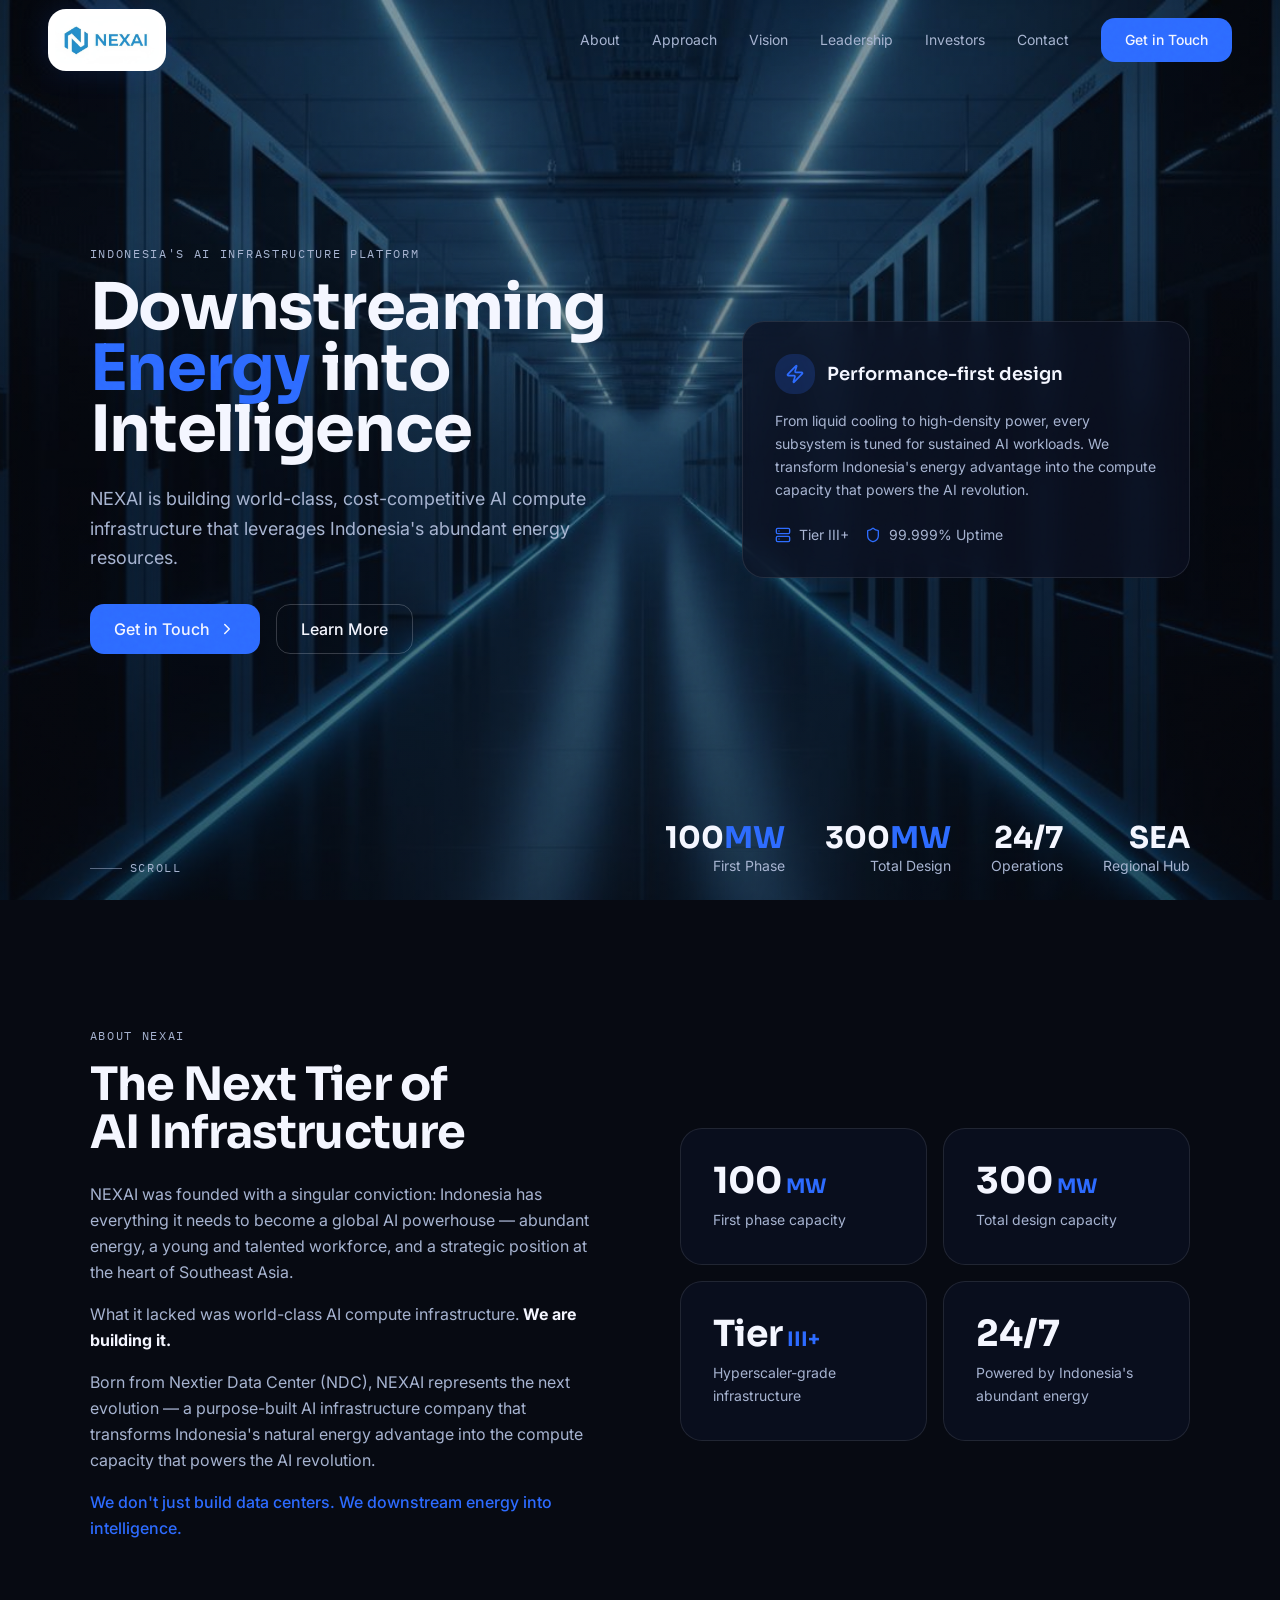
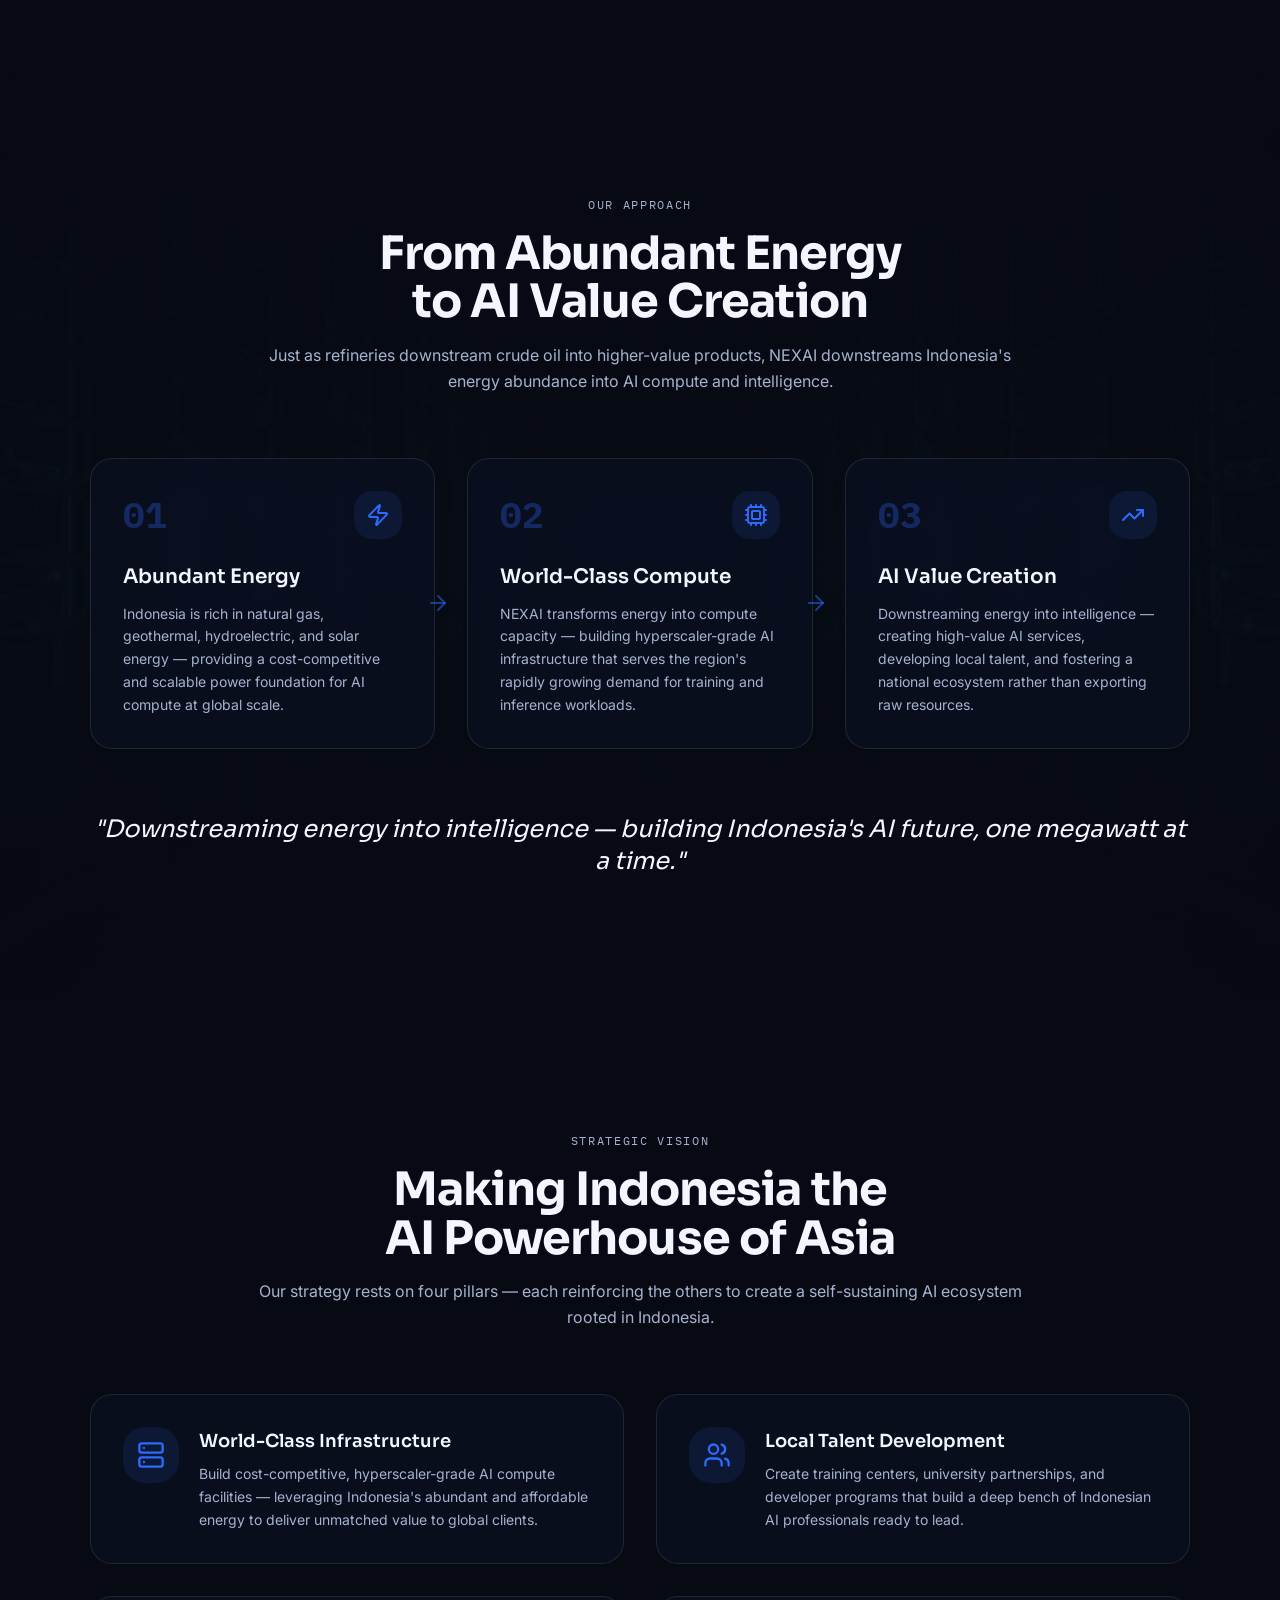
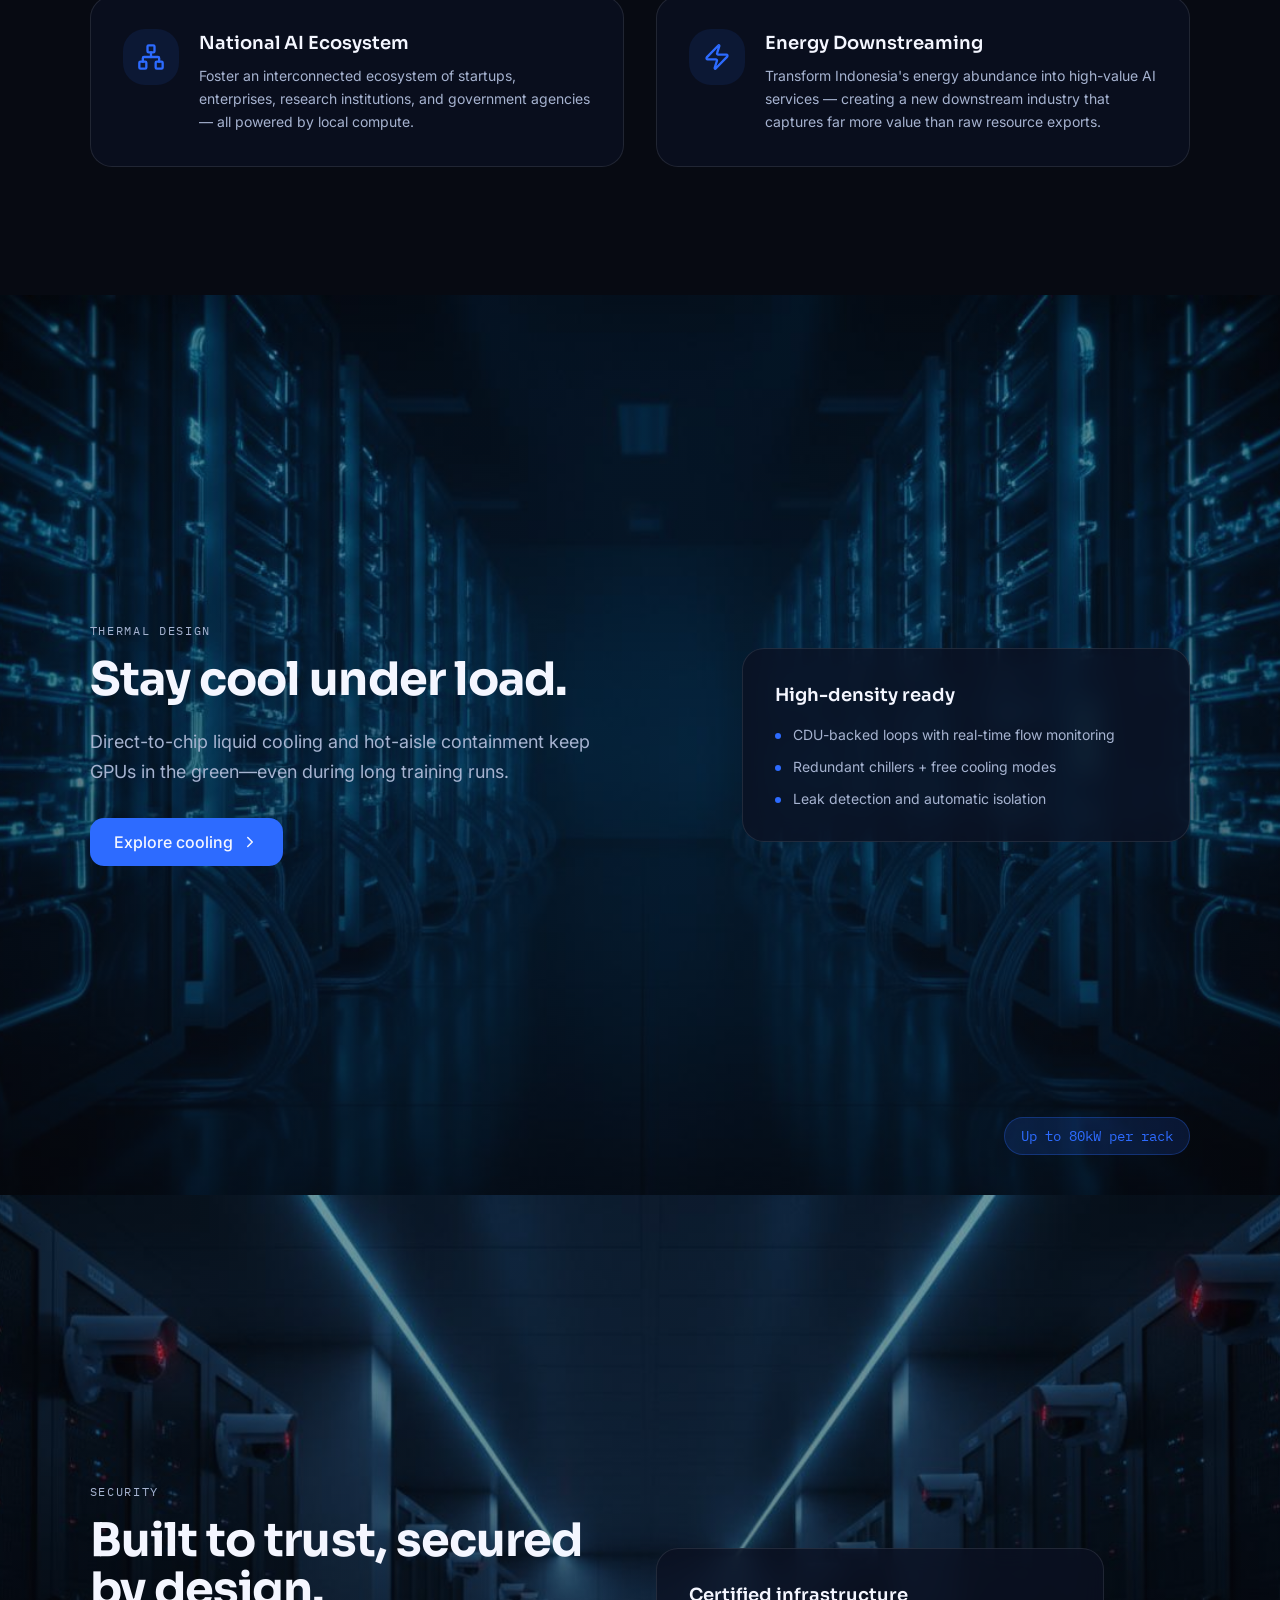
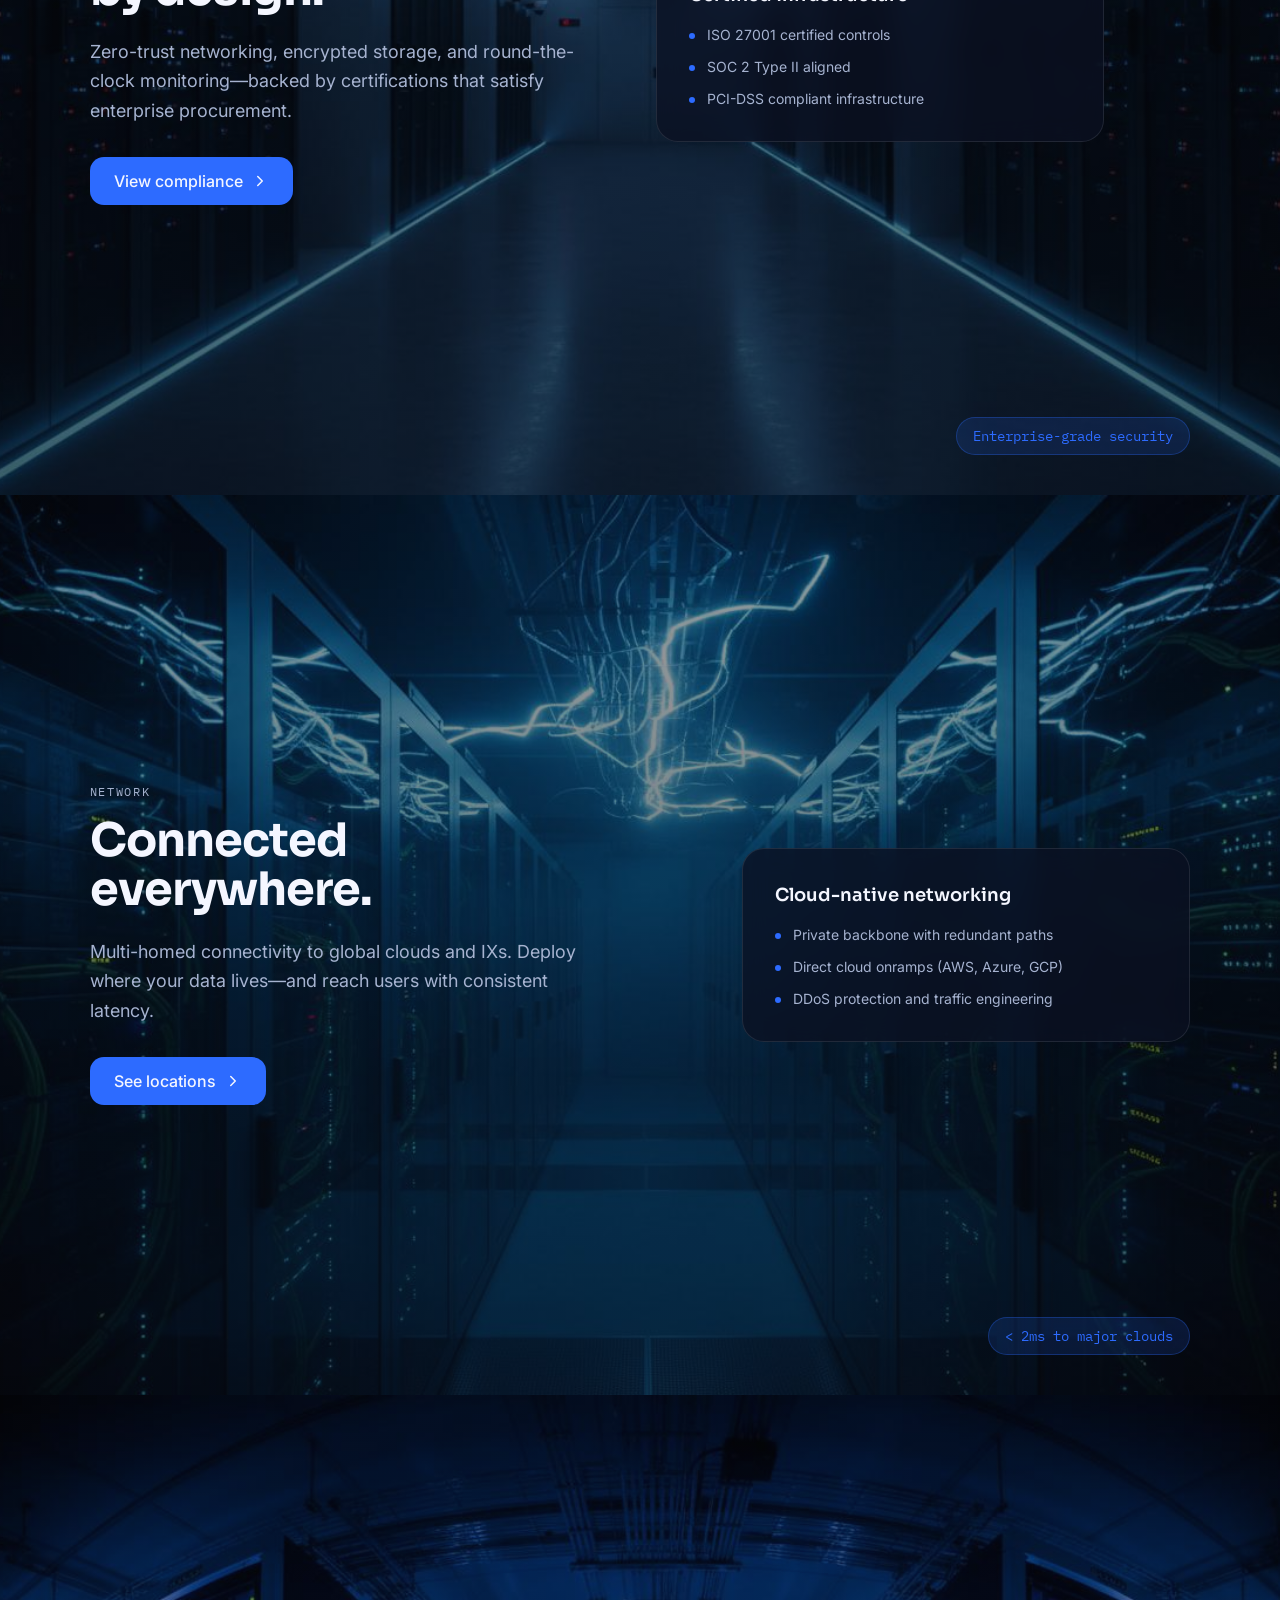
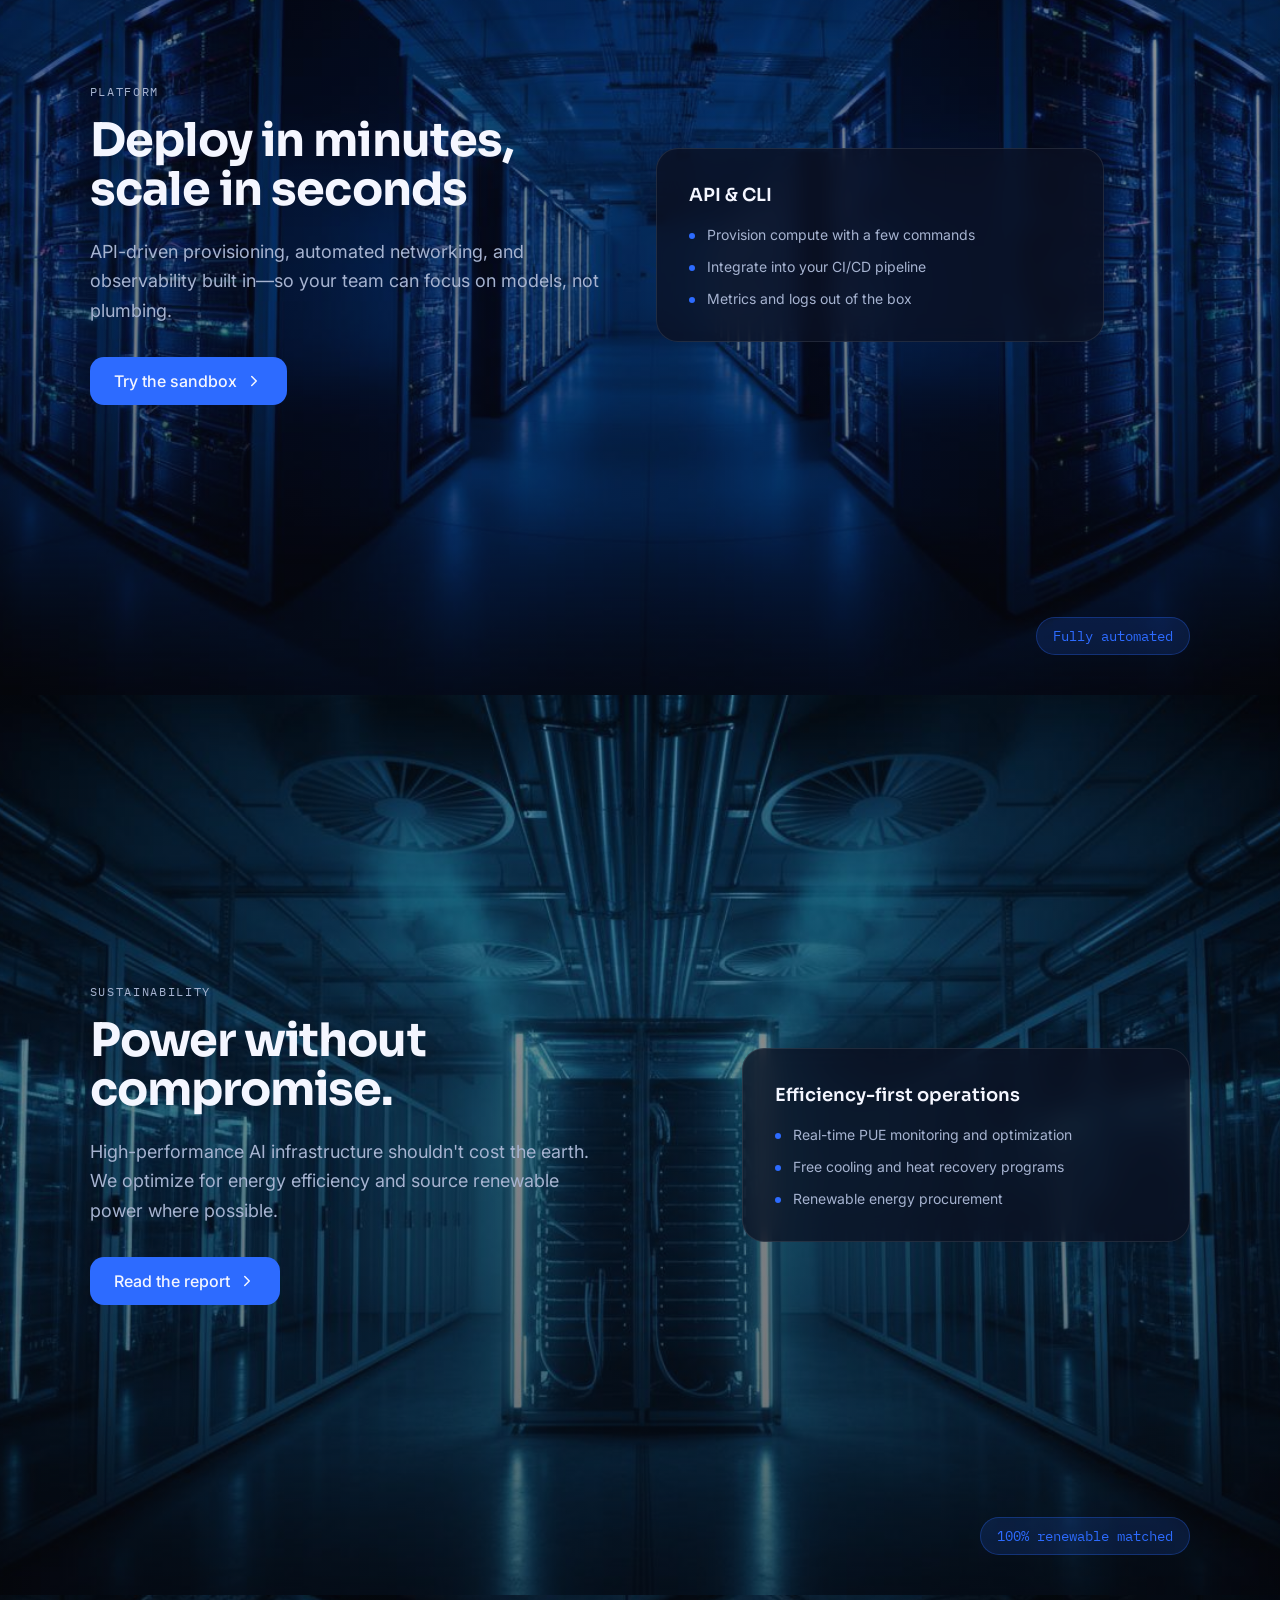
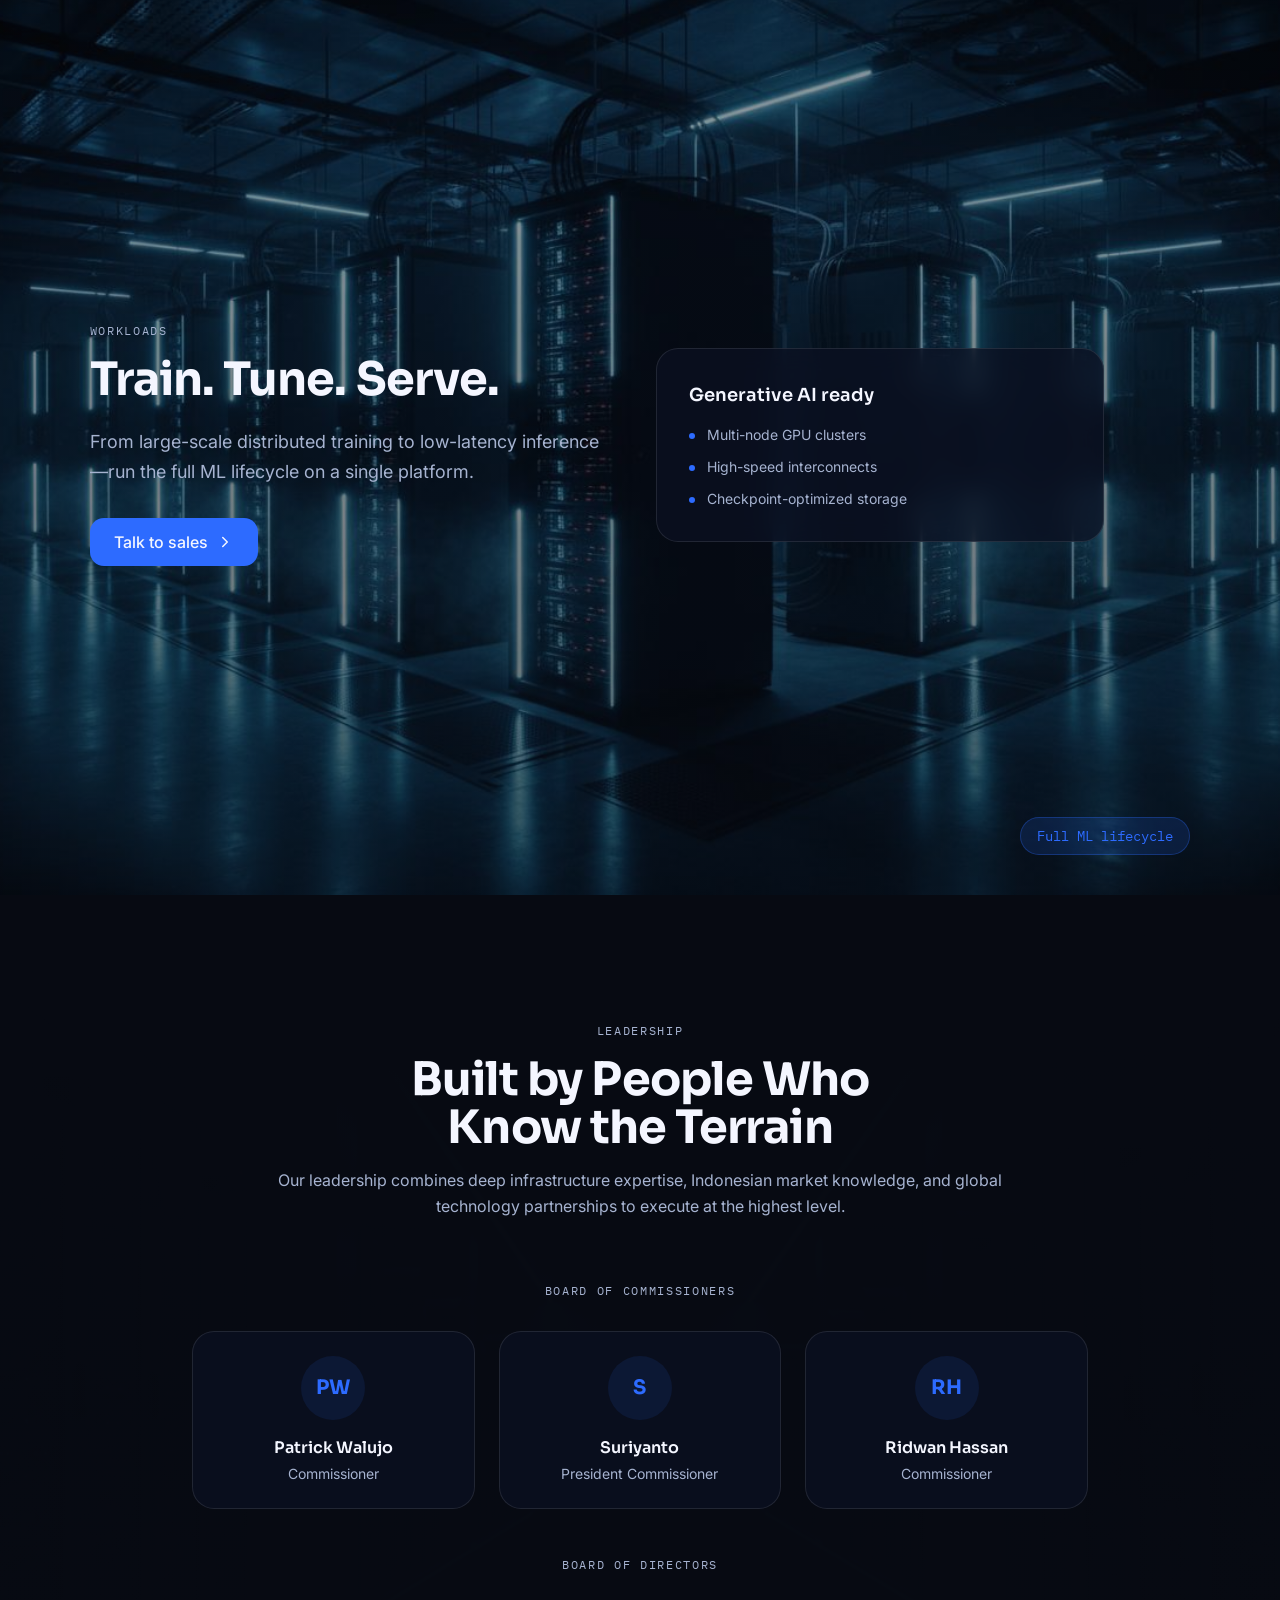
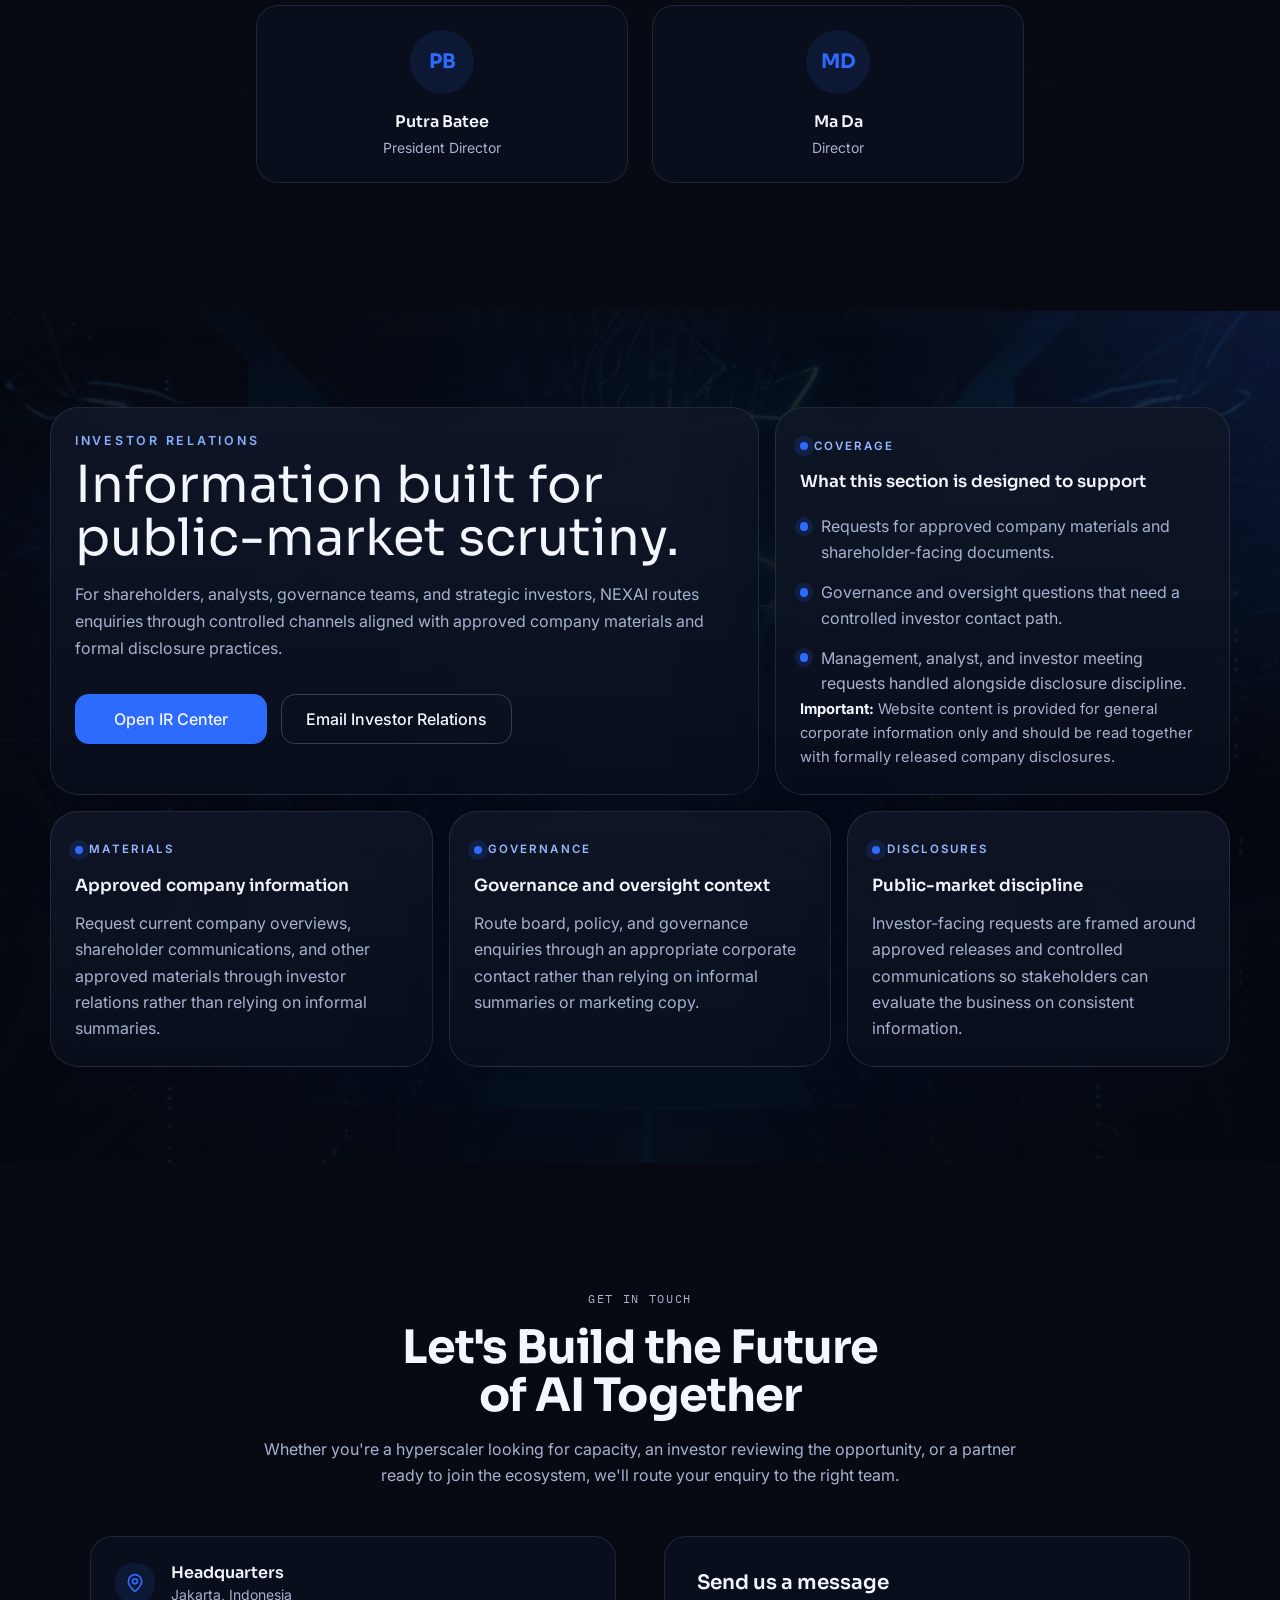
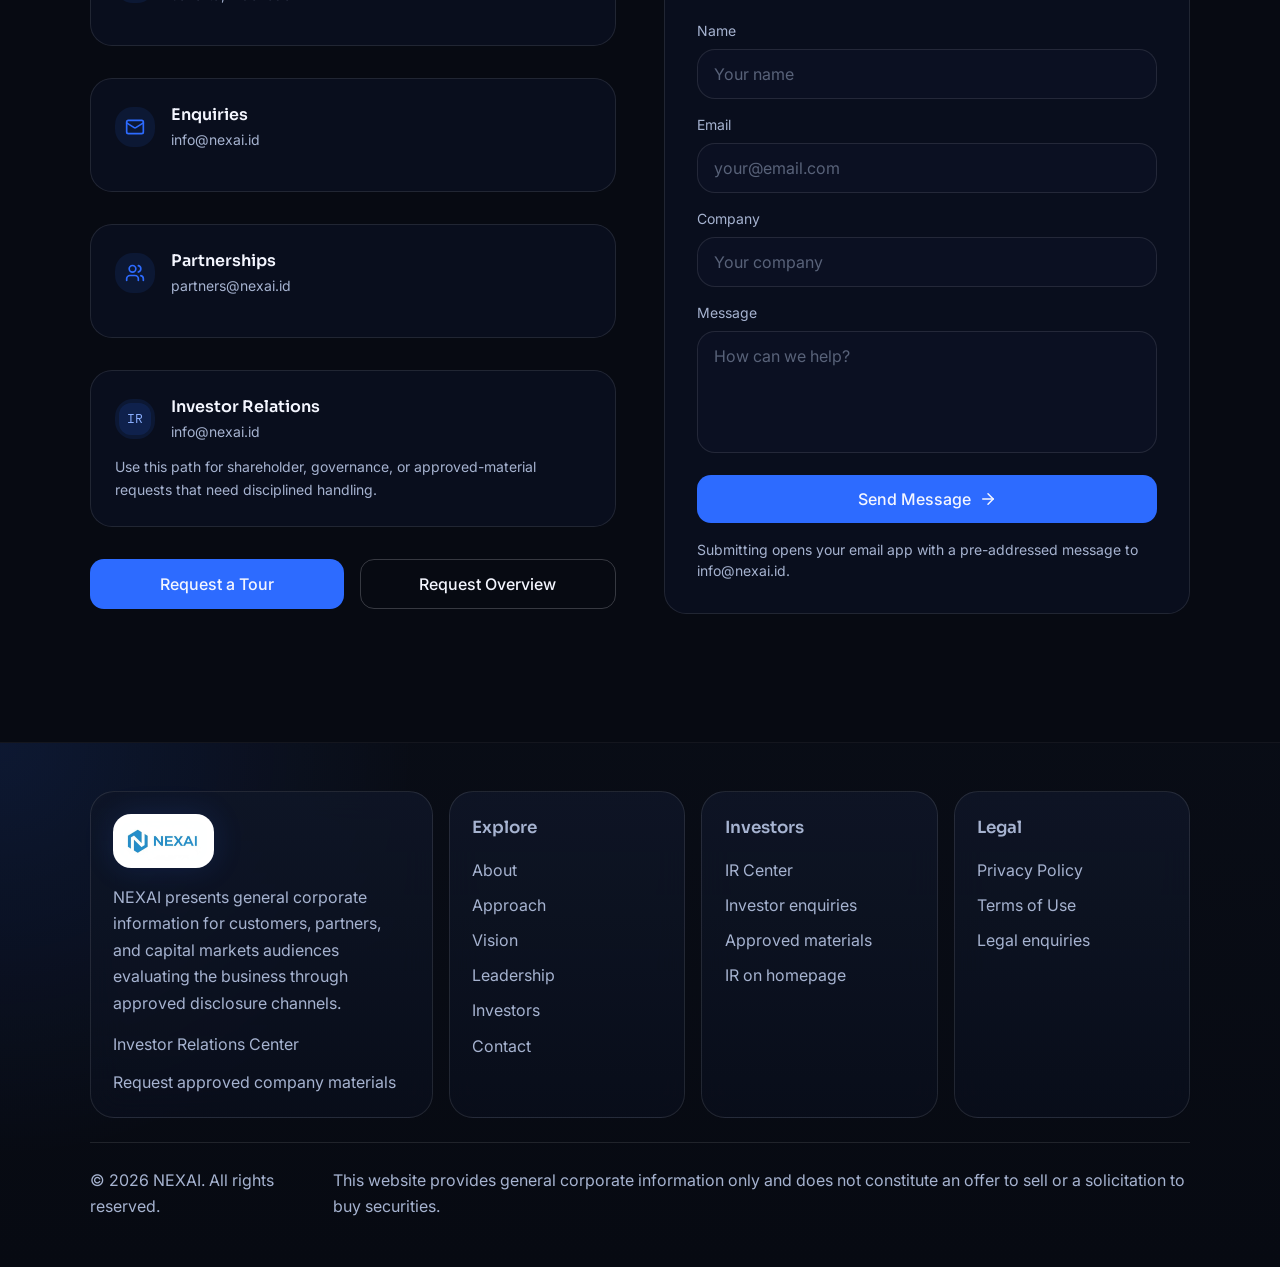
==== index.html @ 360e2e59 "Initial website import" ====
<!doctype html>
<html lang="en">
  <head>
    <meta charset="UTF-8" />
    <meta name="viewport" content="width=device-width, initial-scale=1.0" />
    <meta
      name="description"
      content="NEXAI builds hyperscaler-grade AI infrastructure in Indonesia, transforming abundant energy resources into scalable compute capacity for training and inference workloads."
    />
    <meta name="theme-color" content="#070a12" />
    <title>Nexai - Indonesia's AI Infrastructure Platform</title>
    <link rel="icon" type="image/jpeg" href="./images/nexai-logo-official.JPG" />
    <script type="module" crossorigin src="./assets/index-DvgJcDpg.js"></script>
    <link rel="stylesheet" crossorigin href="./assets/index-B2XizHJ0.css" />
    <link rel="stylesheet" href="./assets/site-fixes.css?v=20260309-headline1" />
    <script defer src="./assets/site-fixes.js?v=20260309-headline1"></script>
  </head>
  <body id="top">
    <div id="root"></div>
  </body>
</html>
---- assets/index-B2XizHJ0.css ----
@import"https://fonts.googleapis.com/css2?family=Inter:wght@300;400;500;600;700&family=Sora:wght@400;500;600;700;800&family=IBM+Plex+Mono:wght@400;500&display=swap";*,:before,:after{--tw-border-spacing-x: 0;--tw-border-spacing-y: 0;--tw-translate-x: 0;--tw-translate-y: 0;--tw-rotate: 0;--tw-skew-x: 0;--tw-skew-y: 0;--tw-scale-x: 1;--tw-scale-y: 1;--tw-pan-x: ;--tw-pan-y: ;--tw-pinch-zoom: ;--tw-scroll-snap-strictness: proximity;--tw-gradient-from-position: ;--tw-gradient-via-position: ;--tw-gradient-to-position: ;--tw-ordinal: ;--tw-slashed-zero: ;--tw-numeric-figure: ;--tw-numeric-spacing: ;--tw-numeric-fraction: ;--tw-ring-inset: ;--tw-ring-offset-width: 0px;--tw-ring-offset-color: #fff;--tw-ring-color: rgb(59 130 246 / .5);--tw-ring-offset-shadow: 0 0 #0000;--tw-ring-shadow: 0 0 #0000;--tw-shadow: 0 0 #0000;--tw-shadow-colored: 0 0 #0000;--tw-blur: ;--tw-brightness: ;--tw-contrast: ;--tw-grayscale: ;--tw-hue-rotate: ;--tw-invert: ;--tw-saturate: ;--tw-sepia: ;--tw-drop-shadow: ;--tw-backdrop-blur: ;--tw-backdrop-brightness: ;--tw-backdrop-contrast: ;--tw-backdrop-grayscale: ;--tw-backdrop-hue-rotate: ;--tw-backdrop-invert: ;--tw-backdrop-opacity: ;--tw-backdrop-saturate: ;--tw-backdrop-sepia: ;--tw-contain-size: ;--tw-contain-layout: ;--tw-contain-paint: ;--tw-contain-style: }::backdrop{--tw-border-spacing-x: 0;--tw-border-spacing-y: 0;--tw-translate-x: 0;--tw-translate-y: 0;--tw-rotate: 0;--tw-skew-x: 0;--tw-skew-y: 0;--tw-scale-x: 1;--tw-scale-y: 1;--tw-pan-x: ;--tw-pan-y: ;--tw-pinch-zoom: ;--tw-scroll-snap-strictness: proximity;--tw-gradient-from-position: ;--tw-gradient-via-position: ;--tw-gradient-to-position: ;--tw-ordinal: ;--tw-slashed-zero: ;--tw-numeric-figure: ;--tw-numeric-spacing: ;--tw-numeric-fraction: ;--tw-ring-inset: ;--tw-ring-offset-width: 0px;--tw-ring-offset-color: #fff;--tw-ring-color: rgb(59 130 246 / .5);--tw-ring-offset-shadow: 0 0 #0000;--tw-ring-shadow: 0 0 #0000;--tw-shadow: 0 0 #0000;--tw-shadow-colored: 0 0 #0000;--tw-blur: ;--tw-brightness: ;--tw-contrast: ;--tw-grayscale: ;--tw-hue-rotate: ;--tw-invert: ;--tw-saturate: ;--tw-sepia: ;--tw-drop-shadow: ;--tw-backdrop-blur: ;--tw-backdrop-brightness: ;--tw-backdrop-contrast: ;--tw-backdrop-grayscale: ;--tw-backdrop-hue-rotate: ;--tw-backdrop-invert: ;--tw-backdrop-opacity: ;--tw-backdrop-saturate: ;--tw-backdrop-sepia: ;--tw-contain-size: ;--tw-contain-layout: ;--tw-contain-paint: ;--tw-contain-style: }*,:before,:after{box-sizing:border-box;border-width:0;border-style:solid;border-color:#e5e7eb}:before,:after{--tw-content: ""}html,:host{line-height:1.5;-webkit-text-size-adjust:100%;-moz-tab-size:4;-o-tab-size:4;tab-size:4;font-family:Inter,sans-serif;font-feature-settings:normal;font-variation-settings:normal;-webkit-tap-highlight-color:transparent}body{margin:0;line-height:inherit}hr{height:0;color:inherit;border-top-width:1px}abbr:where([title]){-webkit-text-decoration:underline dotted;text-decoration:underline dotted}h1,h2,h3,h4,h5,h6{font-size:inherit;font-weight:inherit}a{color:inherit;text-decoration:inherit}b,strong{font-weight:bolder}code,kbd,samp,pre{font-family:IBM Plex Mono,monospace;font-feature-settings:normal;font-variation-settings:normal;font-size:1em}small{font-size:80%}sub,sup{font-size:75%;line-height:0;position:relative;vertical-align:baseline}sub{bottom:-.25em}sup{top:-.5em}table{text-indent:0;border-color:inherit;border-collapse:collapse}button,input,optgroup,select,textarea{font-family:inherit;font-feature-settings:inherit;font-variation-settings:inherit;font-size:100%;font-weight:inherit;line-height:inherit;letter-spacing:inherit;color:inherit;margin:0;padding:0}button,select{text-transform:none}button,input:where([type=button]),input:where([type=reset]),input:where([type=submit]){-webkit-appearance:button;background-color:transparent;background-image:none}:-moz-focusring{outline:auto}:-moz-ui-invalid{box-shadow:none}progress{vertical-align:baseline}::-webkit-inner-spin-button,::-webkit-outer-spin-button{height:auto}[type=search]{-webkit-appearance:textfield;outline-offset:-2px}::-webkit-search-decoration{-webkit-appearance:none}::-webkit-file-upload-button{-webkit-appearance:button;font:inherit}summary{display:list-item}blockquote,dl,dd,h1,h2,h3,h4,h5,h6,hr,figure,p,pre{margin:0}fieldset{margin:0;padding:0}legend{padding:0}ol,ul,menu{list-style:none;margin:0;padding:0}dialog{padding:0}textarea{resize:vertical}input::-moz-placeholder,textarea::-moz-placeholder{opacity:1;color:#9ca3af}input::placeholder,textarea::placeholder{opacity:1;color:#9ca3af}button,[role=button]{cursor:pointer}:disabled{cursor:default}img,svg,video,canvas,audio,iframe,embed,object{display:block;vertical-align:middle}img,video{max-width:100%;height:auto}[hidden]:where(:not([hidden=until-found])){display:none}:root{--background: 222 48% 4%;--foreground: 230 60% 97%;--card: 222 40% 6%;--card-foreground: 230 60% 97%;--popover: 222 40% 6%;--popover-foreground: 230 60% 97%;--primary: 220 100% 59%;--primary-foreground: 230 60% 97%;--secondary: 222 30% 12%;--secondary-foreground: 230 60% 97%;--muted: 222 30% 12%;--muted-foreground: 222 20% 65%;--accent: 220 100% 59%;--accent-foreground: 230 60% 97%;--destructive: 0 84.2% 60.2%;--destructive-foreground: 0 0% 98%;--border: 222 20% 18%;--input: 222 20% 18%;--ring: 220 100% 59%;--radius: .875rem}*{border-color:hsl(var(--border))}body{background-color:hsl(var(--background));color:hsl(var(--foreground));-webkit-font-smoothing:antialiased;-moz-osx-font-smoothing:grayscale;font-family:Inter,sans-serif;background-color:#070a12;overflow-x:hidden}.sr-only{position:absolute;width:1px;height:1px;padding:0;margin:-1px;overflow:hidden;clip:rect(0,0,0,0);white-space:nowrap;border-width:0}.pointer-events-none{pointer-events:none}.visible{visibility:visible}.invisible{visibility:hidden}.fixed{position:fixed}.absolute{position:absolute}.relative{position:relative}.inset-0{inset:0}.inset-x-0{left:0;right:0}.inset-y-0{top:0;bottom:0}.-bottom-12{bottom:-3rem}.-left-12{left:-3rem}.-right-12{right:-3rem}.-right-4{right:-1rem}.-top-12{top:-3rem}.bottom-0{bottom:0}.bottom-10{bottom:2.5rem}.bottom-6{bottom:1.5rem}.left-0{left:0}.left-1\/2{left:50%}.left-2{left:.5rem}.left-6{left:1.5rem}.left-\[50\%\]{left:50%}.right-0{right:0}.right-1{right:.25rem}.right-2{right:.5rem}.right-3{right:.75rem}.right-4{right:1rem}.right-6{right:1.5rem}.top-0{top:0}.top-1\.5{top:.375rem}.top-1\/2{top:50%}.top-3\.5{top:.875rem}.top-4{top:1rem}.top-\[1px\]{top:1px}.top-\[50\%\]{top:50%}.top-\[60\%\]{top:60%}.top-full{top:100%}.isolate{isolation:isolate}.z-10{z-index:10}.z-20{z-index:20}.z-40{z-index:40}.z-50{z-index:50}.z-\[1\]{z-index:1}.order-first{order:-9999}.order-last{order:9999}.col-start-2{grid-column-start:2}.row-span-2{grid-row:span 2 / span 2}.row-start-1{grid-row-start:1}.\!m-0{margin:0!important}.-mx-1{margin-left:-.25rem;margin-right:-.25rem}.-my-2{margin-top:-.5rem;margin-bottom:-.5rem}.mx-2{margin-left:.5rem;margin-right:.5rem}.mx-3\.5{margin-left:.875rem;margin-right:.875rem}.mx-auto{margin-left:auto;margin-right:auto}.my-0{margin-top:0;margin-bottom:0}.my-0\.5{margin-top:.125rem;margin-bottom:.125rem}.my-1{margin-top:.25rem;margin-bottom:.25rem}.-ml-4{margin-left:-1rem}.-mt-4{margin-top:-1rem}.mb-1{margin-bottom:.25rem}.mb-12{margin-bottom:3rem}.mb-16{margin-bottom:4rem}.mb-2{margin-bottom:.5rem}.mb-3{margin-bottom:.75rem}.mb-4{margin-bottom:1rem}.mb-6{margin-bottom:1.5rem}.mb-8{margin-bottom:2rem}.ml-1{margin-left:.25rem}.ml-2{margin-left:.5rem}.ml-4{margin-left:1rem}.ml-auto{margin-left:auto}.mt-1\.5{margin-top:.375rem}.mt-16{margin-top:4rem}.mt-2{margin-top:.5rem}.mt-4{margin-top:1rem}.mt-8{margin-top:2rem}.mt-auto{margin-top:auto}.line-clamp-1{overflow:hidden;display:-webkit-box;-webkit-box-orient:vertical;-webkit-line-clamp:1}.line-clamp-2{overflow:hidden;display:-webkit-box;-webkit-box-orient:vertical;-webkit-line-clamp:2}.block{display:block}.flex{display:flex}.inline-flex{display:inline-flex}.table{display:table}.table-caption{display:table-caption}.table-cell{display:table-cell}.table-row{display:table-row}.grid{display:grid}.hidden{display:none}.aspect-square{aspect-ratio:1 / 1}.aspect-video{aspect-ratio:16 / 9}.size-10{width:2.5rem;height:2.5rem}.size-2{width:.5rem;height:.5rem}.size-2\.5{width:.625rem;height:.625rem}.size-3{width:.75rem;height:.75rem}.size-3\.5{width:.875rem;height:.875rem}.size-4{width:1rem;height:1rem}.size-6{width:1.5rem;height:1.5rem}.size-7{width:1.75rem;height:1.75rem}.size-8{width:2rem;height:2rem}.size-9{width:2.25rem;height:2.25rem}.size-auto{width:auto;height:auto}.size-full{width:100%;height:100%}.h-1\.5{height:.375rem}.h-10{height:2.5rem}.h-11{height:2.75rem}.h-12{height:3rem}.h-14{height:3.5rem}.h-16{height:4rem}.h-2{height:.5rem}.h-2\.5{height:.625rem}.h-4{height:1rem}.h-5{height:1.25rem}.h-6{height:1.5rem}.h-7{height:1.75rem}.h-8{height:2rem}.h-9{height:2.25rem}.h-\[1\.15rem\]{height:1.15rem}.h-\[calc\(100\%-1px\)\]{height:calc(100% - 1px)}.h-\[var\(--radix-navigation-menu-viewport-height\)\]{height:var(--radix-navigation-menu-viewport-height)}.h-\[var\(--radix-select-trigger-height\)\]{height:var(--radix-select-trigger-height)}.h-auto{height:auto}.h-full{height:100%}.h-px{height:1px}.h-svh{height:100svh}.max-h-\[300px\]{max-height:300px}.min-h-0{min-height:0px}.min-h-16{min-height:4rem}.min-h-4{min-height:1rem}.min-h-svh{min-height:100svh}.w-0{width:0px}.w-1{width:.25rem}.w-1\.5{width:.375rem}.w-10{width:2.5rem}.w-12{width:3rem}.w-14{width:3.5rem}.w-16{width:4rem}.w-2{width:.5rem}.w-2\.5{width:.625rem}.w-3{width:.75rem}.w-3\/4{width:75%}.w-4{width:1rem}.w-5{width:1.25rem}.w-64{width:16rem}.w-72{width:18rem}.w-8{width:2rem}.w-9{width:2.25rem}.w-\[100px\]{width:100px}.w-auto{width:auto}.w-fit{width:-moz-fit-content;width:fit-content}.w-full{width:100%}.w-max{width:-moz-max-content;width:max-content}.w-px{width:1px}.min-w-0{min-width:0px}.min-w-10{min-width:2.5rem}.min-w-5{min-width:1.25rem}.min-w-8{min-width:2rem}.min-w-9{min-width:2.25rem}.min-w-\[12rem\]{min-width:12rem}.min-w-\[8rem\]{min-width:8rem}.min-w-\[var\(--radix-select-trigger-width\)\]{min-width:var(--radix-select-trigger-width)}.max-w-3xl{max-width:48rem}.max-w-4xl{max-width:56rem}.max-w-6xl{max-width:72rem}.max-w-\[calc\(100\%-2rem\)\]{max-width:calc(100% - 2rem)}.max-w-lg{max-width:32rem}.max-w-max{max-width:-moz-max-content;max-width:max-content}.max-w-md{max-width:28rem}.max-w-sm{max-width:24rem}.flex-1{flex:1 1 0%}.flex-shrink-0,.shrink-0{flex-shrink:0}.grow{flex-grow:1}.grow-0{flex-grow:0}.basis-full{flex-basis:100%}.caption-bottom{caption-side:bottom}.border-collapse{border-collapse:collapse}.-translate-x-1\/2{--tw-translate-x: -50%;transform:translate(var(--tw-translate-x),var(--tw-translate-y)) rotate(var(--tw-rotate)) skew(var(--tw-skew-x)) skewY(var(--tw-skew-y)) scaleX(var(--tw-scale-x)) scaleY(var(--tw-scale-y))}.-translate-x-10{--tw-translate-x: -2.5rem;transform:translate(var(--tw-translate-x),var(--tw-translate-y)) rotate(var(--tw-rotate)) skew(var(--tw-skew-x)) skewY(var(--tw-skew-y)) scaleX(var(--tw-scale-x)) scaleY(var(--tw-scale-y))}.-translate-x-px{--tw-translate-x: -1px;transform:translate(var(--tw-translate-x),var(--tw-translate-y)) rotate(var(--tw-rotate)) skew(var(--tw-skew-x)) skewY(var(--tw-skew-y)) scaleX(var(--tw-scale-x)) scaleY(var(--tw-scale-y))}.-translate-y-1\/2{--tw-translate-y: -50%;transform:translate(var(--tw-translate-x),var(--tw-translate-y)) rotate(var(--tw-rotate)) skew(var(--tw-skew-x)) skewY(var(--tw-skew-y)) scaleX(var(--tw-scale-x)) scaleY(var(--tw-scale-y))}.translate-x-0{--tw-translate-x: 0px;transform:translate(var(--tw-translate-x),var(--tw-translate-y)) rotate(var(--tw-rotate)) skew(var(--tw-skew-x)) skewY(var(--tw-skew-y)) scaleX(var(--tw-scale-x)) scaleY(var(--tw-scale-y))}.translate-x-10{--tw-translate-x: 2.5rem;transform:translate(var(--tw-translate-x),var(--tw-translate-y)) rotate(var(--tw-rotate)) skew(var(--tw-skew-x)) skewY(var(--tw-skew-y)) scaleX(var(--tw-scale-x)) scaleY(var(--tw-scale-y))}.translate-x-\[-50\%\]{--tw-translate-x: -50%;transform:translate(var(--tw-translate-x),var(--tw-translate-y)) rotate(var(--tw-rotate)) skew(var(--tw-skew-x)) skewY(var(--tw-skew-y)) scaleX(var(--tw-scale-x)) scaleY(var(--tw-scale-y))}.translate-x-px{--tw-translate-x: 1px;transform:translate(var(--tw-translate-x),var(--tw-translate-y)) rotate(var(--tw-rotate)) skew(var(--tw-skew-x)) skewY(var(--tw-skew-y)) scaleX(var(--tw-scale-x)) scaleY(var(--tw-scale-y))}.translate-y-0{--tw-translate-y: 0px;transform:translate(var(--tw-translate-x),var(--tw-translate-y)) rotate(var(--tw-rotate)) skew(var(--tw-skew-x)) skewY(var(--tw-skew-y)) scaleX(var(--tw-scale-x)) scaleY(var(--tw-scale-y))}.translate-y-0\.5{--tw-translate-y: .125rem;transform:translate(var(--tw-translate-x),var(--tw-translate-y)) rotate(var(--tw-rotate)) skew(var(--tw-skew-x)) skewY(var(--tw-skew-y)) scaleX(var(--tw-scale-x)) scaleY(var(--tw-scale-y))}.translate-y-10{--tw-translate-y: 2.5rem;transform:translate(var(--tw-translate-x),var(--tw-translate-y)) rotate(var(--tw-rotate)) skew(var(--tw-skew-x)) skewY(var(--tw-skew-y)) scaleX(var(--tw-scale-x)) scaleY(var(--tw-scale-y))}.translate-y-4{--tw-translate-y: 1rem;transform:translate(var(--tw-translate-x),var(--tw-translate-y)) rotate(var(--tw-rotate)) skew(var(--tw-skew-x)) skewY(var(--tw-skew-y)) scaleX(var(--tw-scale-x)) scaleY(var(--tw-scale-y))}.translate-y-6{--tw-translate-y: 1.5rem;transform:translate(var(--tw-translate-x),var(--tw-translate-y)) rotate(var(--tw-rotate)) skew(var(--tw-skew-x)) skewY(var(--tw-skew-y)) scaleX(var(--tw-scale-x)) scaleY(var(--tw-scale-y))}.translate-y-\[-50\%\]{--tw-translate-y: -50%;transform:translate(var(--tw-translate-x),var(--tw-translate-y)) rotate(var(--tw-rotate)) skew(var(--tw-skew-x)) skewY(var(--tw-skew-y)) scaleX(var(--tw-scale-x)) scaleY(var(--tw-scale-y))}.translate-y-\[calc\(-50\%_-_2px\)\]{--tw-translate-y: calc(-50% - 2px) ;transform:translate(var(--tw-translate-x),var(--tw-translate-y)) rotate(var(--tw-rotate)) skew(var(--tw-skew-x)) skewY(var(--tw-skew-y)) scaleX(var(--tw-scale-x)) scaleY(var(--tw-scale-y))}.rotate-45{--tw-rotate: 45deg;transform:translate(var(--tw-translate-x),var(--tw-translate-y)) rotate(var(--tw-rotate)) skew(var(--tw-skew-x)) skewY(var(--tw-skew-y)) scaleX(var(--tw-scale-x)) scaleY(var(--tw-scale-y))}.rotate-90{--tw-rotate: 90deg;transform:translate(var(--tw-translate-x),var(--tw-translate-y)) rotate(var(--tw-rotate)) skew(var(--tw-skew-x)) skewY(var(--tw-skew-y)) scaleX(var(--tw-scale-x)) scaleY(var(--tw-scale-y))}.scale-100{--tw-scale-x: 1;--tw-scale-y: 1;transform:translate(var(--tw-translate-x),var(--tw-translate-y)) rotate(var(--tw-rotate)) skew(var(--tw-skew-x)) skewY(var(--tw-skew-y)) scaleX(var(--tw-scale-x)) scaleY(var(--tw-scale-y))}.scale-105{--tw-scale-x: 1.05;--tw-scale-y: 1.05;transform:translate(var(--tw-translate-x),var(--tw-translate-y)) rotate(var(--tw-rotate)) skew(var(--tw-skew-x)) skewY(var(--tw-skew-y)) scaleX(var(--tw-scale-x)) scaleY(var(--tw-scale-y))}.transform{transform:translate(var(--tw-translate-x),var(--tw-translate-y)) rotate(var(--tw-rotate)) skew(var(--tw-skew-x)) skewY(var(--tw-skew-y)) scaleX(var(--tw-scale-x)) scaleY(var(--tw-scale-y))}@keyframes caret-blink{0%,70%,to{opacity:1}20%,50%{opacity:0}}.animate-caret-blink{animation:caret-blink 1.25s ease-out infinite}@keyframes pulse{50%{opacity:.5}}.animate-pulse{animation:pulse 2s cubic-bezier(.4,0,.6,1) infinite}@keyframes spin{to{transform:rotate(360deg)}}.animate-spin{animation:spin 1s linear infinite}.cursor-default{cursor:default}.cursor-text{cursor:text}.touch-none{touch-action:none}.select-none{-webkit-user-select:none;-moz-user-select:none;user-select:none}.resize-none{resize:none}.scroll-my-1{scroll-margin-top:.25rem;scroll-margin-bottom:.25rem}.scroll-py-1{scroll-padding-top:.25rem;scroll-padding-bottom:.25rem}.list-disc{list-style-type:disc}.list-none{list-style-type:none}.auto-rows-min{grid-auto-rows:min-content}.grid-cols-2{grid-template-columns:repeat(2,minmax(0,1fr))}.grid-cols-\[0_1fr\]{grid-template-columns:0 1fr}.grid-rows-\[auto_auto\]{grid-template-rows:auto auto}.flex-row{flex-direction:row}.flex-col{flex-direction:column}.flex-col-reverse{flex-direction:column-reverse}.flex-wrap{flex-wrap:wrap}.place-content-center{place-content:center}.items-start{align-items:flex-start}.items-end{align-items:flex-end}.items-center{align-items:center}.items-baseline{align-items:baseline}.items-stretch{align-items:stretch}.justify-start{justify-content:flex-start}.justify-end{justify-content:flex-end}.justify-center{justify-content:center}.justify-between{justify-content:space-between}.justify-items-start{justify-items:start}.gap-0\.5{gap:.125rem}.gap-1{gap:.25rem}.gap-1\.5{gap:.375rem}.gap-12{gap:3rem}.gap-2{gap:.5rem}.gap-2\.5{gap:.625rem}.gap-3{gap:.75rem}.gap-4{gap:1rem}.gap-5{gap:1.25rem}.gap-6{gap:1.5rem}.gap-7{gap:1.75rem}.gap-8{gap:2rem}.gap-\[--spacing\(var\(--gap\)\)\]{gap:var(--spacing(var(--gap)))}.gap-y-0\.5{row-gap:.125rem}.space-y-3>:not([hidden])~:not([hidden]){--tw-space-y-reverse: 0;margin-top:calc(.75rem * calc(1 - var(--tw-space-y-reverse)));margin-bottom:calc(.75rem * var(--tw-space-y-reverse))}.space-y-4>:not([hidden])~:not([hidden]){--tw-space-y-reverse: 0;margin-top:calc(1rem * calc(1 - var(--tw-space-y-reverse)));margin-bottom:calc(1rem * var(--tw-space-y-reverse))}.space-y-8>:not([hidden])~:not([hidden]){--tw-space-y-reverse: 0;margin-top:calc(2rem * calc(1 - var(--tw-space-y-reverse)));margin-bottom:calc(2rem * var(--tw-space-y-reverse))}.self-start{align-self:flex-start}.self-stretch{align-self:stretch}.justify-self-end{justify-self:end}.overflow-auto{overflow:auto}.overflow-hidden{overflow:hidden}.overflow-x-auto{overflow-x:auto}.overflow-y-auto{overflow-y:auto}.overflow-x-hidden{overflow-x:hidden}.whitespace-nowrap{white-space:nowrap}.whitespace-pre-line{white-space:pre-line}.text-balance{text-wrap:balance}.break-words{overflow-wrap:break-word}.rounded-2xl{border-radius:22px}.rounded-\[2px\]{border-radius:2px}.rounded-\[4px\]{border-radius:4px}.rounded-\[calc\(var\(--radius\)-5px\)\]{border-radius:calc(var(--radius) - 5px)}.rounded-\[inherit\]{border-radius:inherit}.rounded-full{border-radius:9999px}.rounded-lg{border-radius:var(--radius)}.rounded-md{border-radius:calc(var(--radius) - 2px)}.rounded-none{border-radius:0}.rounded-sm{border-radius:calc(var(--radius) - 4px)}.rounded-xl{border-radius:calc(var(--radius) + 4px)}.rounded-xs{border-radius:calc(var(--radius) - 6px)}.rounded-l-md{border-top-left-radius:calc(var(--radius) - 2px);border-bottom-left-radius:calc(var(--radius) - 2px)}.rounded-r-md{border-top-right-radius:calc(var(--radius) - 2px);border-bottom-right-radius:calc(var(--radius) - 2px)}.rounded-tl-sm{border-top-left-radius:calc(var(--radius) - 4px)}.border{border-width:1px}.border-0{border-width:0px}.border-\[1\.5px\]{border-width:1.5px}.border-y{border-top-width:1px;border-bottom-width:1px}.border-b{border-bottom-width:1px}.border-l{border-left-width:1px}.border-r{border-right-width:1px}.border-t{border-top-width:1px}.border-dashed{border-style:dashed}.border-border{border-color:hsl(var(--border))}.border-border\/50{border-color:hsl(var(--border) / .5)}.border-input{border-color:hsl(var(--input))}.border-primary{--tw-border-opacity: 1;border-color:rgb(45 107 255 / var(--tw-border-opacity, 1))}.border-transparent{border-color:transparent}.border-white\/10{border-color:#ffffff1a}.border-white\/20{border-color:#fff3}.border-white\/5{border-color:#ffffff0d}.border-l-transparent{border-left-color:transparent}.border-t-transparent{border-top-color:transparent}.bg-accent{--tw-bg-opacity: 1;background-color:rgb(45 107 255 / var(--tw-bg-opacity, 1))}.bg-background{background-color:hsl(var(--background))}.bg-black\/50{background-color:#00000080}.bg-border{background-color:hsl(var(--border))}.bg-card{background-color:hsl(var(--card))}.bg-destructive{--tw-bg-opacity: 1;background-color:hsl(var(--destructive) / var(--tw-bg-opacity, 1))}.bg-foreground{background-color:hsl(var(--foreground))}.bg-input{background-color:hsl(var(--input))}.bg-muted{background-color:hsl(var(--muted))}.bg-muted\/50{background-color:hsl(var(--muted) / .5)}.bg-nexai-accent{--tw-bg-opacity: 1;background-color:rgb(45 107 255 / var(--tw-bg-opacity, 1))}.bg-nexai-accent\/10{background-color:#2d6bff1a}.bg-nexai-accent\/20{background-color:#2d6bff33}.bg-nexai-bg{--tw-bg-opacity: 1;background-color:rgb(7 10 18 / var(--tw-bg-opacity, 1))}.bg-nexai-bg-light{--tw-bg-opacity: 1;background-color:rgb(11 16 34 / var(--tw-bg-opacity, 1))}.bg-nexai-bg\/90{background-color:#070a12e6}.bg-nexai-text-muted\/50{background-color:#a6b3d080}.bg-popover{background-color:hsl(var(--popover))}.bg-primary{--tw-bg-opacity: 1;background-color:rgb(45 107 255 / var(--tw-bg-opacity, 1))}.bg-primary\/20{background-color:#2d6bff33}.bg-secondary{background-color:hsl(var(--secondary))}.bg-transparent{background-color:transparent}.bg-white{--tw-bg-opacity: 1;background-color:rgb(255 255 255 / var(--tw-bg-opacity, 1))}.bg-gradient-to-b{background-image:linear-gradient(to bottom,var(--tw-gradient-stops))}.from-nexai-bg{--tw-gradient-from: #070A12 var(--tw-gradient-from-position);--tw-gradient-to: rgb(7 10 18 / 0) var(--tw-gradient-to-position);--tw-gradient-stops: var(--tw-gradient-from), var(--tw-gradient-to)}.via-nexai-bg\/90{--tw-gradient-to: rgb(7 10 18 / 0) var(--tw-gradient-to-position);--tw-gradient-stops: var(--tw-gradient-from), rgb(7 10 18 / .9) var(--tw-gradient-via-position), var(--tw-gradient-to)}.via-nexai-bg\/95{--tw-gradient-to: rgb(7 10 18 / 0) var(--tw-gradient-to-position);--tw-gradient-stops: var(--tw-gradient-from), rgb(7 10 18 / .95) var(--tw-gradient-via-position), var(--tw-gradient-to)}.to-nexai-bg{--tw-gradient-to: #070A12 var(--tw-gradient-to-position)}.fill-current{fill:currentColor}.fill-foreground{fill:hsl(var(--foreground))}.fill-primary{fill:#2d6bff}.object-contain{-o-object-fit:contain;object-fit:contain}.object-cover{-o-object-fit:cover;object-fit:cover}.p-0{padding:0}.p-1{padding:.25rem}.p-1\.5{padding:.375rem}.p-2{padding:.5rem}.p-3{padding:.75rem}.p-4{padding:1rem}.p-6{padding:1.5rem}.p-\[3px\]{padding:3px}.p-px{padding:1px}.px-1{padding-left:.25rem;padding-right:.25rem}.px-1\.5{padding-left:.375rem;padding-right:.375rem}.px-2{padding-left:.5rem;padding-right:.5rem}.px-2\.5{padding-left:.625rem;padding-right:.625rem}.px-3{padding-left:.75rem;padding-right:.75rem}.px-4{padding-left:1rem;padding-right:1rem}.px-6{padding-left:1.5rem;padding-right:1.5rem}.py-0\.5{padding-top:.125rem;padding-bottom:.125rem}.py-1{padding-top:.25rem;padding-bottom:.25rem}.py-1\.5{padding-top:.375rem;padding-bottom:.375rem}.py-12{padding-top:3rem;padding-bottom:3rem}.py-2{padding-top:.5rem;padding-bottom:.5rem}.py-24{padding-top:6rem;padding-bottom:6rem}.py-3{padding-top:.75rem;padding-bottom:.75rem}.py-4{padding-top:1rem;padding-bottom:1rem}.py-6{padding-top:1.5rem;padding-bottom:1.5rem}.pb-3{padding-bottom:.75rem}.pb-4{padding-bottom:1rem}.pl-2{padding-left:.5rem}.pl-3{padding-left:.75rem}.pl-4{padding-left:1rem}.pl-8{padding-left:2rem}.pr-1{padding-right:.25rem}.pr-2{padding-right:.5rem}.pr-2\.5{padding-right:.625rem}.pr-3{padding-right:.75rem}.pr-8{padding-right:2rem}.pt-0{padding-top:0}.pt-3{padding-top:.75rem}.pt-4{padding-top:1rem}.pt-8{padding-top:2rem}.text-left{text-align:left}.text-center{text-align:center}.align-middle{vertical-align:middle}.font-mono{font-family:IBM Plex Mono,monospace}.font-sans{font-family:Inter,sans-serif}.text-2xl{font-size:1.5rem;line-height:2rem}.text-3xl{font-size:1.875rem;line-height:2.25rem}.text-4xl{font-size:2.25rem;line-height:2.5rem}.text-\[0\.8rem\]{font-size:.8rem}.text-base{font-size:1rem;line-height:1.5rem}.text-lg{font-size:1.125rem;line-height:1.75rem}.text-sm{font-size:.875rem;line-height:1.25rem}.text-sm\/relaxed{font-size:.875rem;line-height:1.625}.text-xl{font-size:1.25rem;line-height:1.75rem}.text-xs{font-size:.75rem;line-height:1rem}.font-bold{font-weight:700}.font-medium{font-weight:500}.font-normal{font-weight:400}.font-semibold{font-weight:600}.italic{font-style:italic}.tabular-nums{--tw-numeric-spacing: tabular-nums;font-variant-numeric:var(--tw-ordinal) var(--tw-slashed-zero) var(--tw-numeric-figure) var(--tw-numeric-spacing) var(--tw-numeric-fraction)}.leading-none{line-height:1}.leading-normal{line-height:1.5}.leading-relaxed{line-height:1.625}.leading-snug{line-height:1.375}.tracking-tight{letter-spacing:-.025em}.tracking-widest{letter-spacing:.1em}.text-accent-foreground{--tw-text-opacity: 1;color:rgb(244 246 255 / var(--tw-text-opacity, 1))}.text-background{color:hsl(var(--background))}.text-card-foreground{color:hsl(var(--card-foreground))}.text-current{color:currentColor}.text-destructive{--tw-text-opacity: 1;color:hsl(var(--destructive) / var(--tw-text-opacity, 1))}.text-foreground{color:hsl(var(--foreground))}.text-muted-foreground{--tw-text-opacity: 1;color:rgb(166 179 208 / var(--tw-text-opacity, 1))}.text-nexai-accent{--tw-text-opacity: 1;color:rgb(45 107 255 / var(--tw-text-opacity, 1))}.text-nexai-accent\/30{color:#2d6bff4d}.text-nexai-accent\/50{color:#2d6bff80}.text-nexai-text{--tw-text-opacity: 1;color:rgb(244 246 255 / var(--tw-text-opacity, 1))}.text-nexai-text-muted{--tw-text-opacity: 1;color:rgb(166 179 208 / var(--tw-text-opacity, 1))}.text-popover-foreground{color:hsl(var(--popover-foreground))}.text-primary{--tw-text-opacity: 1;color:rgb(45 107 255 / var(--tw-text-opacity, 1))}.text-primary-foreground{--tw-text-opacity: 1;color:rgb(244 246 255 / var(--tw-text-opacity, 1))}.text-secondary-foreground{color:hsl(var(--secondary-foreground))}.text-white{--tw-text-opacity: 1;color:rgb(255 255 255 / var(--tw-text-opacity, 1))}.underline-offset-4{text-underline-offset:4px}.placeholder-nexai-text-muted\/50::-moz-placeholder{color:#a6b3d080}.placeholder-nexai-text-muted\/50::placeholder{color:#a6b3d080}.opacity-0{opacity:0}.opacity-100{opacity:1}.opacity-20{opacity:.2}.opacity-30{opacity:.3}.opacity-50{opacity:.5}.opacity-70{opacity:.7}.shadow{--tw-shadow: 0 1px 3px 0 rgb(0 0 0 / .1), 0 1px 2px -1px rgb(0 0 0 / .1);--tw-shadow-colored: 0 1px 3px 0 var(--tw-shadow-color), 0 1px 2px -1px var(--tw-shadow-color);box-shadow:var(--tw-ring-offset-shadow, 0 0 #0000),var(--tw-ring-shadow, 0 0 #0000),var(--tw-shadow)}.shadow-\[0_0_0_1px_hsl\(var\(--sidebar-border\)\)\]{--tw-shadow: 0 0 0 1px hsl(var(--sidebar-border));--tw-shadow-colored: 0 0 0 1px var(--tw-shadow-color);box-shadow:var(--tw-ring-offset-shadow, 0 0 #0000),var(--tw-ring-shadow, 0 0 #0000),var(--tw-shadow)}.shadow-\[0_0_30px_rgba\(45\,107\,255\,0\.15\)\]{--tw-shadow: 0 0 30px rgba(45,107,255,.15);--tw-shadow-colored: 0 0 30px var(--tw-shadow-color);box-shadow:var(--tw-ring-offset-shadow, 0 0 #0000),var(--tw-ring-shadow, 0 0 #0000),var(--tw-shadow)}.shadow-lg{--tw-shadow: 0 10px 15px -3px rgb(0 0 0 / .1), 0 4px 6px -4px rgb(0 0 0 / .1);--tw-shadow-colored: 0 10px 15px -3px var(--tw-shadow-color), 0 4px 6px -4px var(--tw-shadow-color);box-shadow:var(--tw-ring-offset-shadow, 0 0 #0000),var(--tw-ring-shadow, 0 0 #0000),var(--tw-shadow)}.shadow-md{--tw-shadow: 0 4px 6px -1px rgb(0 0 0 / .1), 0 2px 4px -2px rgb(0 0 0 / .1);--tw-shadow-colored: 0 4px 6px -1px var(--tw-shadow-color), 0 2px 4px -2px var(--tw-shadow-color);box-shadow:var(--tw-ring-offset-shadow, 0 0 #0000),var(--tw-ring-shadow, 0 0 #0000),var(--tw-shadow)}.shadow-none{--tw-shadow: 0 0 #0000;--tw-shadow-colored: 0 0 #0000;box-shadow:var(--tw-ring-offset-shadow, 0 0 #0000),var(--tw-ring-shadow, 0 0 #0000),var(--tw-shadow)}.shadow-sm{--tw-shadow: 0 1px 2px 0 rgb(0 0 0 / .05);--tw-shadow-colored: 0 1px 2px 0 var(--tw-shadow-color);box-shadow:var(--tw-ring-offset-shadow, 0 0 #0000),var(--tw-ring-shadow, 0 0 #0000),var(--tw-shadow)}.shadow-xl{--tw-shadow: 0 20px 25px -5px rgb(0 0 0 / .1), 0 8px 10px -6px rgb(0 0 0 / .1);--tw-shadow-colored: 0 20px 25px -5px var(--tw-shadow-color), 0 8px 10px -6px var(--tw-shadow-color);box-shadow:var(--tw-ring-offset-shadow, 0 0 #0000),var(--tw-ring-shadow, 0 0 #0000),var(--tw-shadow)}.shadow-xs{--tw-shadow: 0 1px 2px 0 rgb(0 0 0 / .05);--tw-shadow-colored: 0 1px 2px 0 var(--tw-shadow-color);box-shadow:var(--tw-ring-offset-shadow, 0 0 #0000),var(--tw-ring-shadow, 0 0 #0000),var(--tw-shadow)}.outline-none{outline:2px solid transparent;outline-offset:2px}.outline{outline-style:solid}.ring-0{--tw-ring-offset-shadow: var(--tw-ring-inset) 0 0 0 var(--tw-ring-offset-width) var(--tw-ring-offset-color);--tw-ring-shadow: var(--tw-ring-inset) 0 0 0 calc(0px + var(--tw-ring-offset-width)) var(--tw-ring-color);box-shadow:var(--tw-ring-offset-shadow),var(--tw-ring-shadow),var(--tw-shadow, 0 0 #0000)}.ring-ring\/50{--tw-ring-color: hsl(var(--ring) / .5)}.ring-offset-background{--tw-ring-offset-color: hsl(var(--background))}.filter{filter:var(--tw-blur) var(--tw-brightness) var(--tw-contrast) var(--tw-grayscale) var(--tw-hue-rotate) var(--tw-invert) var(--tw-saturate) var(--tw-sepia) var(--tw-drop-shadow)}.backdrop-blur-lg{--tw-backdrop-blur: blur(16px);-webkit-backdrop-filter:var(--tw-backdrop-blur) var(--tw-backdrop-brightness) var(--tw-backdrop-contrast) var(--tw-backdrop-grayscale) var(--tw-backdrop-hue-rotate) var(--tw-backdrop-invert) var(--tw-backdrop-opacity) var(--tw-backdrop-saturate) var(--tw-backdrop-sepia);backdrop-filter:var(--tw-backdrop-blur) var(--tw-backdrop-brightness) var(--tw-backdrop-contrast) var(--tw-backdrop-grayscale) var(--tw-backdrop-hue-rotate) var(--tw-backdrop-invert) var(--tw-backdrop-opacity) var(--tw-backdrop-saturate) var(--tw-backdrop-sepia)}.backdrop-blur-md{--tw-backdrop-blur: blur(12px);-webkit-backdrop-filter:var(--tw-backdrop-blur) var(--tw-backdrop-brightness) var(--tw-backdrop-contrast) var(--tw-backdrop-grayscale) var(--tw-backdrop-hue-rotate) var(--tw-backdrop-invert) var(--tw-backdrop-opacity) var(--tw-backdrop-saturate) var(--tw-backdrop-sepia);backdrop-filter:var(--tw-backdrop-blur) var(--tw-backdrop-brightness) var(--tw-backdrop-contrast) var(--tw-backdrop-grayscale) var(--tw-backdrop-hue-rotate) var(--tw-backdrop-invert) var(--tw-backdrop-opacity) var(--tw-backdrop-saturate) var(--tw-backdrop-sepia)}.transition{transition-property:color,background-color,border-color,text-decoration-color,fill,stroke,opacity,box-shadow,transform,filter,backdrop-filter;transition-timing-function:cubic-bezier(.4,0,.2,1);transition-duration:.15s}.transition-\[color\,box-shadow\]{transition-property:color,box-shadow;transition-timing-function:cubic-bezier(.4,0,.2,1);transition-duration:.15s}.transition-\[left\,right\,width\]{transition-property:left,right,width;transition-timing-function:cubic-bezier(.4,0,.2,1);transition-duration:.15s}.transition-\[margin\,opacity\]{transition-property:margin,opacity;transition-timing-function:cubic-bezier(.4,0,.2,1);transition-duration:.15s}.transition-\[width\,height\,padding\]{transition-property:width,height,padding;transition-timing-function:cubic-bezier(.4,0,.2,1);transition-duration:.15s}.transition-\[width\]{transition-property:width;transition-timing-function:cubic-bezier(.4,0,.2,1);transition-duration:.15s}.transition-all{transition-property:all;transition-timing-function:cubic-bezier(.4,0,.2,1);transition-duration:.15s}.transition-colors{transition-property:color,background-color,border-color,text-decoration-color,fill,stroke;transition-timing-function:cubic-bezier(.4,0,.2,1);transition-duration:.15s}.transition-none{transition-property:none}.transition-opacity{transition-property:opacity;transition-timing-function:cubic-bezier(.4,0,.2,1);transition-duration:.15s}.transition-shadow{transition-property:box-shadow;transition-timing-function:cubic-bezier(.4,0,.2,1);transition-duration:.15s}.transition-transform{transition-property:transform;transition-timing-function:cubic-bezier(.4,0,.2,1);transition-duration:.15s}.delay-100{transition-delay:.1s}.delay-200{transition-delay:.2s}.delay-300{transition-delay:.3s}.delay-500{transition-delay:.5s}.delay-700{transition-delay:.7s}.duration-100{transition-duration:.1s}.duration-1000{transition-duration:1s}.duration-200{transition-duration:.2s}.duration-300{transition-duration:.3s}.duration-500{transition-duration:.5s}.duration-700{transition-duration:.7s}.ease-in-out{transition-timing-function:cubic-bezier(.4,0,.2,1)}.ease-linear{transition-timing-function:linear}@keyframes enter{0%{opacity:var(--tw-enter-opacity, 1);transform:translate3d(var(--tw-enter-translate-x, 0),var(--tw-enter-translate-y, 0),0) scale3d(var(--tw-enter-scale, 1),var(--tw-enter-scale, 1),var(--tw-enter-scale, 1)) rotate(var(--tw-enter-rotate, 0))}}@keyframes exit{to{opacity:var(--tw-exit-opacity, 1);transform:translate3d(var(--tw-exit-translate-x, 0),var(--tw-exit-translate-y, 0),0) scale3d(var(--tw-exit-scale, 1),var(--tw-exit-scale, 1),var(--tw-exit-scale, 1)) rotate(var(--tw-exit-rotate, 0))}}.animate-in{animation-name:enter;animation-duration:.15s;--tw-enter-opacity: initial;--tw-enter-scale: initial;--tw-enter-rotate: initial;--tw-enter-translate-x: initial;--tw-enter-translate-y: initial}.fade-in-0{--tw-enter-opacity: 0}.zoom-in-95{--tw-enter-scale: .95}.duration-100{animation-duration:.1s}.duration-1000{animation-duration:1s}.duration-200{animation-duration:.2s}.duration-300{animation-duration:.3s}.duration-500{animation-duration:.5s}.duration-700{animation-duration:.7s}.delay-100{animation-delay:.1s}.delay-200{animation-delay:.2s}.delay-300{animation-delay:.3s}.delay-500{animation-delay:.5s}.delay-700{animation-delay:.7s}.ease-in-out{animation-timing-function:cubic-bezier(.4,0,.2,1)}.ease-linear{animation-timing-function:linear}.\[--cell-size\:--spacing\(8\)\]{--cell-size: var(--spacing(8))}.font-display{font-family:Sora,sans-serif}.font-mono{font-family:IBM Plex Mono,monospace}.grain-overlay{position:fixed;top:0;left:0;width:100%;height:100%;pointer-events:none;z-index:9999;opacity:.06;mix-blend-mode:overlay;background-image:url("data:image/svg+xml,%3Csvg viewBox='0 0 200 200' xmlns='http://www.w3.org/2000/svg'%3E%3Cfilter id='noiseFilter'%3E%3CfeTurbulence type='fractalNoise' baseFrequency='0.85' numOctaves='4' stitchTiles='stitch'/%3E%3C/filter%3E%3Crect width='100%25' height='100%25' filter='url(%23noiseFilter)'/%3E%3C/svg%3E")}.vignette-overlay{position:fixed;top:0;left:0;width:100%;height:100%;pointer-events:none;z-index:1;background:radial-gradient(ellipse at center,transparent 0%,transparent 50%,rgba(0,0,0,.4) 100%)}.section-pinned{position:relative;width:100vw;height:100vh;overflow:hidden}.glass-card{background:#0b1022bf;-webkit-backdrop-filter:blur(12px);backdrop-filter:blur(12px);border:1px solid rgba(244,246,255,.1);border-radius:22px}.btn-primary{display:inline-flex;align-items:center;justify-content:center;border-radius:14px;padding:.75rem 1.5rem;font-weight:500;transition-property:all;transition-timing-function:cubic-bezier(.4,0,.2,1);transition-duration:.3s;animation-duration:.3s;background:#2d6bff;color:#f4f6ff}.btn-primary:hover{background:#1a5aee;transform:translateY(-2px);box-shadow:0 8px 24px #2d6bff59}.btn-secondary{display:inline-flex;align-items:center;justify-content:center;border-radius:14px;padding:.75rem 1.5rem;font-weight:500;transition-property:all;transition-timing-function:cubic-bezier(.4,0,.2,1);transition-duration:.3s;animation-duration:.3s;background:transparent;border:1px solid rgba(244,246,255,.2);color:#f4f6ff}.btn-secondary:hover{border-color:#f4f6ff66;background:#f4f6ff0d}.micro-label{font-family:IBM Plex Mono,monospace;font-size:.75rem;line-height:1rem;text-transform:uppercase;letter-spacing:.14em;--tw-text-opacity: 1;color:rgb(166 179 208 / var(--tw-text-opacity, 1));font-family:IBM Plex Mono,monospace}.stat-pill{display:inline-flex;align-items:center;border-radius:9999px;padding:.5rem 1rem;font-family:IBM Plex Mono,monospace;font-size:.875rem;line-height:1.25rem;font-family:IBM Plex Mono,monospace;background:#2d6bff26;border:1px solid rgba(45,107,255,.3);color:#2d6bff}.headline-xl{font-family:Sora,sans-serif;font-weight:700;letter-spacing:-.02em;line-height:.95;font-size:clamp(44px,5vw,76px)}.headline-lg{font-family:Sora,sans-serif;font-weight:700;letter-spacing:-.02em;line-height:1.05;font-size:clamp(34px,3.6vw,56px)}.bg-image{position:absolute;inset:0;width:100%;height:100%;-o-object-fit:cover;object-fit:cover}.bg-overlay{position:absolute;inset:0;background:linear-gradient(to bottom,#070a1266,#070a1299)}::-webkit-scrollbar{width:8px}::-webkit-scrollbar-track{background:#070a12}::-webkit-scrollbar-thumb{background:#a6b3d033;border-radius:4px}::-webkit-scrollbar-thumb:hover{background:#a6b3d04d}@keyframes fadeInUp{0%{opacity:0;transform:translateY(20px)}to{opacity:1;transform:translateY(0)}}@keyframes fadeIn{0%{opacity:0}to{opacity:1}}.animate-fade-in-up{animation:fadeInUp .7s ease-out forwards}.animate-fade-in{animation:fadeIn .5s ease-out forwards}.stagger-1{animation-delay:.1s}.stagger-2{animation-delay:.2s}.stagger-3{animation-delay:.3s}.stagger-4{animation-delay:.4s}.stagger-5{animation-delay:.5s}a[href*="kimi.com/agent"],a[href*="kimi.com"],[class*=kimi],[id*=kimi],[class*=watermark],[id*=watermark]{display:none!important;visibility:hidden!important;opacity:0!important;pointer-events:none!important}.selection\:bg-primary *::-moz-selection{--tw-bg-opacity: 1;background-color:rgb(45 107 255 / var(--tw-bg-opacity, 1))}.selection\:bg-primary *::selection{--tw-bg-opacity: 1;background-color:rgb(45 107 255 / var(--tw-bg-opacity, 1))}.selection\:text-primary-foreground *::-moz-selection{--tw-text-opacity: 1;color:rgb(244 246 255 / var(--tw-text-opacity, 1))}.selection\:text-primary-foreground *::selection{--tw-text-opacity: 1;color:rgb(244 246 255 / var(--tw-text-opacity, 1))}.selection\:bg-primary::-moz-selection{--tw-bg-opacity: 1;background-color:rgb(45 107 255 / var(--tw-bg-opacity, 1))}.selection\:bg-primary::selection{--tw-bg-opacity: 1;background-color:rgb(45 107 255 / var(--tw-bg-opacity, 1))}.selection\:text-primary-foreground::-moz-selection{--tw-text-opacity: 1;color:rgb(244 246 255 / var(--tw-text-opacity, 1))}.selection\:text-primary-foreground::selection{--tw-text-opacity: 1;color:rgb(244 246 255 / var(--tw-text-opacity, 1))}.file\:inline-flex::file-selector-button{display:inline-flex}.file\:h-7::file-selector-button{height:1.75rem}.file\:border-0::file-selector-button{border-width:0px}.file\:bg-transparent::file-selector-button{background-color:transparent}.file\:text-sm::file-selector-button{font-size:.875rem;line-height:1.25rem}.file\:font-medium::file-selector-button{font-weight:500}.file\:text-foreground::file-selector-button{color:hsl(var(--foreground))}.placeholder\:text-muted-foreground::-moz-placeholder{--tw-text-opacity: 1;color:rgb(166 179 208 / var(--tw-text-opacity, 1))}.placeholder\:text-muted-foreground::placeholder{--tw-text-opacity: 1;color:rgb(166 179 208 / var(--tw-text-opacity, 1))}.after\:absolute:after{content:var(--tw-content);position:absolute}.after\:-inset-2:after{content:var(--tw-content);inset:-.5rem}.after\:inset-y-0:after{content:var(--tw-content);top:0;bottom:0}.after\:left-1\/2:after{content:var(--tw-content);left:50%}.after\:w-1:after{content:var(--tw-content);width:.25rem}.after\:w-\[2px\]:after{content:var(--tw-content);width:2px}.after\:-translate-x-1\/2:after{content:var(--tw-content);--tw-translate-x: -50%;transform:translate(var(--tw-translate-x),var(--tw-translate-y)) rotate(var(--tw-rotate)) skew(var(--tw-skew-x)) skewY(var(--tw-skew-y)) scaleX(var(--tw-scale-x)) scaleY(var(--tw-scale-y))}.first\:rounded-l-md:first-child{border-top-left-radius:calc(var(--radius) - 2px);border-bottom-left-radius:calc(var(--radius) - 2px)}.first\:border-l:first-child{border-left-width:1px}.last\:mt-0:last-child{margin-top:0}.last\:rounded-r-md:last-child{border-top-right-radius:calc(var(--radius) - 2px);border-bottom-right-radius:calc(var(--radius) - 2px)}.last\:border-b-0:last-child{border-bottom-width:0px}.hover\:border-nexai-accent\/30:hover{border-color:#2d6bff4d}.hover\:bg-accent:hover{--tw-bg-opacity: 1;background-color:rgb(45 107 255 / var(--tw-bg-opacity, 1))}.hover\:bg-destructive\/90:hover{background-color:hsl(var(--destructive) / .9)}.hover\:bg-muted:hover{background-color:hsl(var(--muted))}.hover\:bg-muted\/50:hover{background-color:hsl(var(--muted) / .5)}.hover\:bg-primary\/90:hover{background-color:#2d6bffe6}.hover\:bg-secondary\/80:hover{background-color:hsl(var(--secondary) / .8)}.hover\:text-accent-foreground:hover{--tw-text-opacity: 1;color:rgb(244 246 255 / var(--tw-text-opacity, 1))}.hover\:text-foreground:hover{color:hsl(var(--foreground))}.hover\:text-muted-foreground:hover{--tw-text-opacity: 1;color:rgb(166 179 208 / var(--tw-text-opacity, 1))}.hover\:text-nexai-accent:hover{--tw-text-opacity: 1;color:rgb(45 107 255 / var(--tw-text-opacity, 1))}.hover\:text-nexai-text:hover{--tw-text-opacity: 1;color:rgb(244 246 255 / var(--tw-text-opacity, 1))}.hover\:underline:hover{text-decoration-line:underline}.hover\:opacity-100:hover{opacity:1}.hover\:shadow-\[0_0_0_1px_hsl\(var\(--sidebar-accent\)\)\]:hover{--tw-shadow: 0 0 0 1px hsl(var(--sidebar-accent));--tw-shadow-colored: 0 0 0 1px var(--tw-shadow-color);box-shadow:var(--tw-ring-offset-shadow, 0 0 #0000),var(--tw-ring-shadow, 0 0 #0000),var(--tw-shadow)}.hover\:ring-4:hover{--tw-ring-offset-shadow: var(--tw-ring-inset) 0 0 0 var(--tw-ring-offset-width) var(--tw-ring-offset-color);--tw-ring-shadow: var(--tw-ring-inset) 0 0 0 calc(4px + var(--tw-ring-offset-width)) var(--tw-ring-color);box-shadow:var(--tw-ring-offset-shadow),var(--tw-ring-shadow),var(--tw-shadow, 0 0 #0000)}.focus\:z-10:focus{z-index:10}.focus\:border-nexai-accent:focus{--tw-border-opacity: 1;border-color:rgb(45 107 255 / var(--tw-border-opacity, 1))}.focus\:bg-accent:focus{--tw-bg-opacity: 1;background-color:rgb(45 107 255 / var(--tw-bg-opacity, 1))}.focus\:text-accent-foreground:focus{--tw-text-opacity: 1;color:rgb(244 246 255 / var(--tw-text-opacity, 1))}.focus\:outline-none:focus{outline:2px solid transparent;outline-offset:2px}.focus\:ring-2:focus{--tw-ring-offset-shadow: var(--tw-ring-inset) 0 0 0 var(--tw-ring-offset-width) var(--tw-ring-offset-color);--tw-ring-shadow: var(--tw-ring-inset) 0 0 0 calc(2px + var(--tw-ring-offset-width)) var(--tw-ring-color);box-shadow:var(--tw-ring-offset-shadow),var(--tw-ring-shadow),var(--tw-shadow, 0 0 #0000)}.focus\:ring-ring:focus{--tw-ring-color: hsl(var(--ring))}.focus\:ring-offset-2:focus{--tw-ring-offset-width: 2px}.focus-visible\:z-10:focus-visible{z-index:10}.focus-visible\:border-ring:focus-visible{border-color:hsl(var(--ring))}.focus-visible\:outline-1:focus-visible{outline-width:1px}.focus-visible\:outline-ring:focus-visible{outline-color:hsl(var(--ring))}.focus-visible\:ring-0:focus-visible{--tw-ring-offset-shadow: var(--tw-ring-inset) 0 0 0 var(--tw-ring-offset-width) var(--tw-ring-offset-color);--tw-ring-shadow: var(--tw-ring-inset) 0 0 0 calc(0px + var(--tw-ring-offset-width)) var(--tw-ring-color);box-shadow:var(--tw-ring-offset-shadow),var(--tw-ring-shadow),var(--tw-shadow, 0 0 #0000)}.focus-visible\:ring-1:focus-visible{--tw-ring-offset-shadow: var(--tw-ring-inset) 0 0 0 var(--tw-ring-offset-width) var(--tw-ring-offset-color);--tw-ring-shadow: var(--tw-ring-inset) 0 0 0 calc(1px + var(--tw-ring-offset-width)) var(--tw-ring-color);box-shadow:var(--tw-ring-offset-shadow),var(--tw-ring-shadow),var(--tw-shadow, 0 0 #0000)}.focus-visible\:ring-2:focus-visible{--tw-ring-offset-shadow: var(--tw-ring-inset) 0 0 0 var(--tw-ring-offset-width) var(--tw-ring-offset-color);--tw-ring-shadow: var(--tw-ring-inset) 0 0 0 calc(2px + var(--tw-ring-offset-width)) var(--tw-ring-color);box-shadow:var(--tw-ring-offset-shadow),var(--tw-ring-shadow),var(--tw-shadow, 0 0 #0000)}.focus-visible\:ring-4:focus-visible{--tw-ring-offset-shadow: var(--tw-ring-inset) 0 0 0 var(--tw-ring-offset-width) var(--tw-ring-offset-color);--tw-ring-shadow: var(--tw-ring-inset) 0 0 0 calc(4px + var(--tw-ring-offset-width)) var(--tw-ring-color);box-shadow:var(--tw-ring-offset-shadow),var(--tw-ring-shadow),var(--tw-shadow, 0 0 #0000)}.focus-visible\:ring-\[3px\]:focus-visible{--tw-ring-offset-shadow: var(--tw-ring-inset) 0 0 0 var(--tw-ring-offset-width) var(--tw-ring-offset-color);--tw-ring-shadow: var(--tw-ring-inset) 0 0 0 calc(3px + var(--tw-ring-offset-width)) var(--tw-ring-color);box-shadow:var(--tw-ring-offset-shadow),var(--tw-ring-shadow),var(--tw-shadow, 0 0 #0000)}.focus-visible\:ring-destructive\/20:focus-visible{--tw-ring-color: hsl(var(--destructive) / .2)}.focus-visible\:ring-ring:focus-visible{--tw-ring-color: hsl(var(--ring))}.focus-visible\:ring-ring\/50:focus-visible{--tw-ring-color: hsl(var(--ring) / .5)}.focus-visible\:ring-offset-1:focus-visible{--tw-ring-offset-width: 1px}.disabled\:pointer-events-none:disabled{pointer-events:none}.disabled\:cursor-not-allowed:disabled{cursor:not-allowed}.disabled\:opacity-50:disabled{opacity:.5}.group\/menu-item:focus-within .group-focus-within\/menu-item\:opacity-100{opacity:1}.group:hover .group-hover\:border-nexai-accent\/30{border-color:#2d6bff4d}.group:hover .group-hover\:bg-nexai-accent\/20{background-color:#2d6bff33}.group:hover .group-hover\:text-nexai-accent{--tw-text-opacity: 1;color:rgb(45 107 255 / var(--tw-text-opacity, 1))}.group\/menu-item:hover .group-hover\/menu-item\:opacity-100{opacity:1}.group:hover .group-hover\:shadow-\[0_0_40px_rgba\(45\,107\,255\,0\.25\)\]{--tw-shadow: 0 0 40px rgba(45,107,255,.25);--tw-shadow-colored: 0 0 40px var(--tw-shadow-color);box-shadow:var(--tw-ring-offset-shadow, 0 0 #0000),var(--tw-ring-shadow, 0 0 #0000),var(--tw-shadow)}.peer:disabled~.peer-disabled\:cursor-not-allowed{cursor:not-allowed}.peer:disabled~.peer-disabled\:opacity-50{opacity:.5}.has-\[\>button\]\:ml-\[-0\.45rem\]:has(>button){margin-left:-.45rem}.has-\[\>button\]\:mr-\[-0\.45rem\]:has(>button){margin-right:-.45rem}.has-\[\>kbd\]\:ml-\[-0\.35rem\]:has(>kbd){margin-left:-.35rem}.has-\[\>kbd\]\:mr-\[-0\.35rem\]:has(>kbd){margin-right:-.35rem}.has-\[\>\[data-align\=block-end\]\]\:h-auto:has(>[data-align=block-end]){height:auto}.has-\[\>\[data-align\=block-start\]\]\:h-auto:has(>[data-align=block-start]){height:auto}.has-\[\>textarea\]\:h-auto:has(>textarea){height:auto}.has-\[\>\[data-slot\=field\]\]\:w-full:has(>[data-slot=field]){width:100%}.has-\[\>svg\]\:grid-cols-\[calc\(var\(--spacing\)\*4\)_1fr\]:has(>svg){grid-template-columns:calc(var(--spacing) * 4) 1fr}.has-\[\>\[data-align\=block-end\]\]\:flex-col:has(>[data-align=block-end]){flex-direction:column}.has-\[\>\[data-align\=block-start\]\]\:flex-col:has(>[data-align=block-start]){flex-direction:column}.has-\[\>\[data-slot\=field\]\]\:flex-col:has(>[data-slot=field]){flex-direction:column}.has-\[\>\[data-slot\=field-content\]\]\:items-start:has(>[data-slot=field-content]){align-items:flex-start}.has-\[\>\[data-slot\=button-group\]\]\:gap-2:has(>[data-slot=button-group]){gap:.5rem}.has-\[\>\[data-slot\=checkbox-group\]\]\:gap-3:has(>[data-slot=checkbox-group]){gap:.75rem}.has-\[\>\[data-slot\=radio-group\]\]\:gap-3:has(>[data-slot=radio-group]){gap:.75rem}.has-\[\>svg\]\:gap-x-3:has(>svg){-moz-column-gap:.75rem;column-gap:.75rem}.has-\[\>\[data-slot\=field\]\]\:rounded-md:has(>[data-slot=field]){border-radius:calc(var(--radius) - 2px)}.has-\[\>\[data-slot\=field\]\]\:border:has(>[data-slot=field]){border-width:1px}.has-\[\[data-slot\=input-group-control\]\:focus-visible\]\:border-ring:has([data-slot=input-group-control]:focus-visible){border-color:hsl(var(--ring))}.has-\[\[data-slot\]\[aria-invalid\=true\]\]\:border-destructive:has([data-slot][aria-invalid=true]){--tw-border-opacity: 1;border-color:hsl(var(--destructive) / var(--tw-border-opacity, 1))}.has-\[\>svg\]\:p-0:has(>svg){padding:0}.has-\[\>svg\]\:px-2:has(>svg){padding-left:.5rem;padding-right:.5rem}.has-\[\>svg\]\:px-2\.5:has(>svg){padding-left:.625rem;padding-right:.625rem}.has-\[\>svg\]\:px-3:has(>svg){padding-left:.75rem;padding-right:.75rem}.has-\[\>svg\]\:px-4:has(>svg){padding-left:1rem;padding-right:1rem}.has-\[\[data-slot\=input-group-control\]\:focus-visible\]\:ring-\[3px\]:has([data-slot=input-group-control]:focus-visible){--tw-ring-offset-shadow: var(--tw-ring-inset) 0 0 0 var(--tw-ring-offset-width) var(--tw-ring-offset-color);--tw-ring-shadow: var(--tw-ring-inset) 0 0 0 calc(3px + var(--tw-ring-offset-width)) var(--tw-ring-color);box-shadow:var(--tw-ring-offset-shadow),var(--tw-ring-shadow),var(--tw-shadow, 0 0 #0000)}.has-\[\[data-slot\=input-group-control\]\:focus-visible\]\:ring-ring\/50:has([data-slot=input-group-control]:focus-visible){--tw-ring-color: hsl(var(--ring) / .5)}.has-\[\[data-slot\]\[aria-invalid\=true\]\]\:ring-destructive\/20:has([data-slot][aria-invalid=true]){--tw-ring-color: hsl(var(--destructive) / .2)}.group\/item:has([data-slot=item-description]) .group-has-\[\[data-slot\=item-description\]\]\/item\:translate-y-0\.5{--tw-translate-y: .125rem;transform:translate(var(--tw-translate-x),var(--tw-translate-y)) rotate(var(--tw-rotate)) skew(var(--tw-skew-x)) skewY(var(--tw-skew-y)) scaleX(var(--tw-scale-x)) scaleY(var(--tw-scale-y))}.group\/item:has([data-slot=item-description]) .group-has-\[\[data-slot\=item-description\]\]\/item\:self-start{align-self:flex-start}.group\/field:has([data-orientation=horizontal]) .group-has-\[\[data-orientation\=horizontal\]\]\/field\:text-balance{text-wrap:balance}.group\/input-group:has(>input) .group-has-\[\>input\]\/input-group\:pb-2\.5{padding-bottom:.625rem}.group\/input-group:has(>input) .group-has-\[\>input\]\/input-group\:pt-2\.5{padding-top:.625rem}.aria-disabled\:pointer-events-none[aria-disabled=true]{pointer-events:none}.aria-disabled\:opacity-50[aria-disabled=true]{opacity:.5}.aria-selected\:text-muted-foreground[aria-selected=true]{--tw-text-opacity: 1;color:rgb(166 179 208 / var(--tw-text-opacity, 1))}.data-\[disabled\=true\]\:pointer-events-none[data-disabled=true],.data-\[disabled\]\:pointer-events-none[data-disabled]{pointer-events:none}.data-\[vaul-drawer-direction\=bottom\]\:inset-x-0[data-vaul-drawer-direction=bottom]{left:0;right:0}.data-\[vaul-drawer-direction\=left\]\:inset-y-0[data-vaul-drawer-direction=left],.data-\[vaul-drawer-direction\=right\]\:inset-y-0[data-vaul-drawer-direction=right]{top:0;bottom:0}.data-\[vaul-drawer-direction\=top\]\:inset-x-0[data-vaul-drawer-direction=top]{left:0;right:0}.data-\[vaul-drawer-direction\=bottom\]\:bottom-0[data-vaul-drawer-direction=bottom]{bottom:0}.data-\[vaul-drawer-direction\=left\]\:left-0[data-vaul-drawer-direction=left]{left:0}.data-\[vaul-drawer-direction\=right\]\:right-0[data-vaul-drawer-direction=right]{right:0}.data-\[vaul-drawer-direction\=top\]\:top-0[data-vaul-drawer-direction=top]{top:0}.data-\[active\=true\]\:z-10[data-active=true]{z-index:10}.data-\[vaul-drawer-direction\=bottom\]\:mt-24[data-vaul-drawer-direction=bottom]{margin-top:6rem}.data-\[vaul-drawer-direction\=top\]\:mb-24[data-vaul-drawer-direction=top]{margin-bottom:6rem}.data-\[orientation\=horizontal\]\:h-1\.5[data-orientation=horizontal]{height:.375rem}.data-\[orientation\=horizontal\]\:h-full[data-orientation=horizontal]{height:100%}.data-\[orientation\=horizontal\]\:h-px[data-orientation=horizontal]{height:1px}.data-\[orientation\=vertical\]\:h-auto[data-orientation=vertical]{height:auto}.data-\[orientation\=vertical\]\:h-full[data-orientation=vertical]{height:100%}.data-\[panel-group-direction\=vertical\]\:h-px[data-panel-group-direction=vertical]{height:1px}.data-\[size\=default\]\:h-9[data-size=default]{height:2.25rem}.data-\[size\=sm\]\:h-8[data-size=sm]{height:2rem}.data-\[vaul-drawer-direction\=bottom\]\:max-h-\[80vh\][data-vaul-drawer-direction=bottom],.data-\[vaul-drawer-direction\=top\]\:max-h-\[80vh\][data-vaul-drawer-direction=top]{max-height:80vh}.data-\[orientation\=vertical\]\:min-h-44[data-orientation=vertical]{min-height:11rem}.data-\[orientation\=horizontal\]\:w-full[data-orientation=horizontal]{width:100%}.data-\[orientation\=vertical\]\:w-1\.5[data-orientation=vertical]{width:.375rem}.data-\[orientation\=vertical\]\:w-auto[data-orientation=vertical]{width:auto}.data-\[orientation\=vertical\]\:w-full[data-orientation=vertical]{width:100%}.data-\[orientation\=vertical\]\:w-px[data-orientation=vertical]{width:1px}.data-\[panel-group-direction\=vertical\]\:w-full[data-panel-group-direction=vertical]{width:100%}.data-\[vaul-drawer-direction\=left\]\:w-3\/4[data-vaul-drawer-direction=left],.data-\[vaul-drawer-direction\=right\]\:w-3\/4[data-vaul-drawer-direction=right]{width:75%}.data-\[side\=bottom\]\:translate-y-1[data-side=bottom]{--tw-translate-y: .25rem;transform:translate(var(--tw-translate-x),var(--tw-translate-y)) rotate(var(--tw-rotate)) skew(var(--tw-skew-x)) skewY(var(--tw-skew-y)) scaleX(var(--tw-scale-x)) scaleY(var(--tw-scale-y))}.data-\[side\=left\]\:-translate-x-1[data-side=left]{--tw-translate-x: -.25rem;transform:translate(var(--tw-translate-x),var(--tw-translate-y)) rotate(var(--tw-rotate)) skew(var(--tw-skew-x)) skewY(var(--tw-skew-y)) scaleX(var(--tw-scale-x)) scaleY(var(--tw-scale-y))}.data-\[side\=right\]\:translate-x-1[data-side=right]{--tw-translate-x: .25rem;transform:translate(var(--tw-translate-x),var(--tw-translate-y)) rotate(var(--tw-rotate)) skew(var(--tw-skew-x)) skewY(var(--tw-skew-y)) scaleX(var(--tw-scale-x)) scaleY(var(--tw-scale-y))}.data-\[side\=top\]\:-translate-y-1[data-side=top]{--tw-translate-y: -.25rem;transform:translate(var(--tw-translate-x),var(--tw-translate-y)) rotate(var(--tw-rotate)) skew(var(--tw-skew-x)) skewY(var(--tw-skew-y)) scaleX(var(--tw-scale-x)) scaleY(var(--tw-scale-y))}.data-\[state\=checked\]\:translate-x-\[calc\(100\%-2px\)\][data-state=checked]{--tw-translate-x: calc(100% - 2px) ;transform:translate(var(--tw-translate-x),var(--tw-translate-y)) rotate(var(--tw-rotate)) skew(var(--tw-skew-x)) skewY(var(--tw-skew-y)) scaleX(var(--tw-scale-x)) scaleY(var(--tw-scale-y))}.data-\[state\=unchecked\]\:translate-x-0[data-state=unchecked]{--tw-translate-x: 0px;transform:translate(var(--tw-translate-x),var(--tw-translate-y)) rotate(var(--tw-rotate)) skew(var(--tw-skew-x)) skewY(var(--tw-skew-y)) scaleX(var(--tw-scale-x)) scaleY(var(--tw-scale-y))}@keyframes accordion-up{0%{height:var(--radix-accordion-content-height)}to{height:0}}.data-\[state\=closed\]\:animate-accordion-up[data-state=closed]{animation:accordion-up .2s ease-out}@keyframes accordion-down{0%{height:0}to{height:var(--radix-accordion-content-height)}}.data-\[state\=open\]\:animate-accordion-down[data-state=open]{animation:accordion-down .2s ease-out}.data-\[orientation\=vertical\]\:flex-col[data-orientation=vertical],.data-\[panel-group-direction\=vertical\]\:flex-col[data-panel-group-direction=vertical]{flex-direction:column}.data-\[slot\=checkbox-group\]\:gap-3[data-slot=checkbox-group]{gap:.75rem}.data-\[range-end\=true\]\:rounded-md[data-range-end=true]{border-radius:calc(var(--radius) - 2px)}.data-\[range-middle\=true\]\:rounded-none[data-range-middle=true]{border-radius:0}.data-\[range-start\=true\]\:rounded-md[data-range-start=true]{border-radius:calc(var(--radius) - 2px)}.data-\[selected\=true\]\:rounded-none[data-selected=true],.data-\[spacing\=0\]\:rounded-none[data-spacing="0"]{border-radius:0}.data-\[range-end\=true\]\:rounded-r-md[data-range-end=true]{border-top-right-radius:calc(var(--radius) - 2px);border-bottom-right-radius:calc(var(--radius) - 2px)}.data-\[range-start\=true\]\:rounded-l-md[data-range-start=true]{border-top-left-radius:calc(var(--radius) - 2px);border-bottom-left-radius:calc(var(--radius) - 2px)}.data-\[vaul-drawer-direction\=bottom\]\:rounded-t-lg[data-vaul-drawer-direction=bottom]{border-top-left-radius:var(--radius);border-top-right-radius:var(--radius)}.data-\[vaul-drawer-direction\=top\]\:rounded-b-lg[data-vaul-drawer-direction=top]{border-bottom-right-radius:var(--radius);border-bottom-left-radius:var(--radius)}.data-\[spacing\=0\]\:data-\[variant\=outline\]\:border-l-0[data-variant=outline][data-spacing="0"]{border-left-width:0px}.data-\[vaul-drawer-direction\=bottom\]\:border-t[data-vaul-drawer-direction=bottom]{border-top-width:1px}.data-\[vaul-drawer-direction\=left\]\:border-r[data-vaul-drawer-direction=left]{border-right-width:1px}.data-\[vaul-drawer-direction\=right\]\:border-l[data-vaul-drawer-direction=right]{border-left-width:1px}.data-\[vaul-drawer-direction\=top\]\:border-b[data-vaul-drawer-direction=top]{border-bottom-width:1px}.data-\[active\=true\]\:border-ring[data-active=true]{border-color:hsl(var(--ring))}.data-\[state\=checked\]\:border-primary[data-state=checked]{--tw-border-opacity: 1;border-color:rgb(45 107 255 / var(--tw-border-opacity, 1))}.data-\[active\=true\]\:bg-accent\/50[data-active=true]{background-color:#2d6bff80}.data-\[range-end\=true\]\:bg-primary[data-range-end=true],.data-\[range-middle\=true\]\:bg-accent[data-range-middle=true],.data-\[range-start\=true\]\:bg-primary[data-range-start=true],.data-\[selected-single\=true\]\:bg-primary[data-selected-single=true],.data-\[selected\=true\]\:bg-accent[data-selected=true]{--tw-bg-opacity: 1;background-color:rgb(45 107 255 / var(--tw-bg-opacity, 1))}.data-\[state\=active\]\:bg-background[data-state=active]{background-color:hsl(var(--background))}.data-\[state\=checked\]\:bg-primary[data-state=checked],.data-\[state\=on\]\:bg-accent[data-state=on],.data-\[state\=open\]\:bg-accent[data-state=open]{--tw-bg-opacity: 1;background-color:rgb(45 107 255 / var(--tw-bg-opacity, 1))}.data-\[state\=open\]\:bg-accent\/50[data-state=open]{background-color:#2d6bff80}.data-\[state\=open\]\:bg-secondary[data-state=open]{background-color:hsl(var(--secondary))}.data-\[state\=selected\]\:bg-muted[data-state=selected]{background-color:hsl(var(--muted))}.data-\[state\=unchecked\]\:bg-input[data-state=unchecked]{background-color:hsl(var(--input))}.data-\[inset\]\:pl-8[data-inset]{padding-left:2rem}.data-\[variant\=label\]\:text-sm[data-variant=label]{font-size:.875rem;line-height:1.25rem}.data-\[variant\=legend\]\:text-base[data-variant=legend]{font-size:1rem;line-height:1.5rem}.data-\[active\=true\]\:font-medium[data-active=true]{font-weight:500}.data-\[active\=true\]\:text-accent-foreground[data-active=true]{--tw-text-opacity: 1;color:rgb(244 246 255 / var(--tw-text-opacity, 1))}.data-\[error\=true\]\:text-destructive[data-error=true],.data-\[invalid\=true\]\:text-destructive[data-invalid=true]{--tw-text-opacity: 1;color:hsl(var(--destructive) / var(--tw-text-opacity, 1))}.data-\[placeholder\]\:text-muted-foreground[data-placeholder]{--tw-text-opacity: 1;color:rgb(166 179 208 / var(--tw-text-opacity, 1))}.data-\[range-end\=true\]\:text-primary-foreground[data-range-end=true],.data-\[range-middle\=true\]\:text-accent-foreground[data-range-middle=true],.data-\[range-start\=true\]\:text-primary-foreground[data-range-start=true],.data-\[selected-single\=true\]\:text-primary-foreground[data-selected-single=true],.data-\[selected\=true\]\:text-accent-foreground[data-selected=true],.data-\[state\=checked\]\:text-primary-foreground[data-state=checked],.data-\[state\=on\]\:text-accent-foreground[data-state=on],.data-\[state\=open\]\:text-accent-foreground[data-state=open]{--tw-text-opacity: 1;color:rgb(244 246 255 / var(--tw-text-opacity, 1))}.data-\[state\=open\]\:text-muted-foreground[data-state=open]{--tw-text-opacity: 1;color:rgb(166 179 208 / var(--tw-text-opacity, 1))}.data-\[variant\=destructive\]\:text-destructive[data-variant=destructive]{--tw-text-opacity: 1;color:hsl(var(--destructive) / var(--tw-text-opacity, 1))}.data-\[disabled\=true\]\:opacity-50[data-disabled=true],.data-\[disabled\]\:opacity-50[data-disabled]{opacity:.5}.data-\[state\=open\]\:opacity-100[data-state=open]{opacity:1}.data-\[spacing\=0\]\:shadow-none[data-spacing="0"]{--tw-shadow: 0 0 #0000;--tw-shadow-colored: 0 0 #0000;box-shadow:var(--tw-ring-offset-shadow, 0 0 #0000),var(--tw-ring-shadow, 0 0 #0000),var(--tw-shadow)}.data-\[spacing\=default\]\:data-\[variant\=outline\]\:shadow-xs[data-variant=outline][data-spacing=default],.data-\[state\=active\]\:shadow-sm[data-state=active]{--tw-shadow: 0 1px 2px 0 rgb(0 0 0 / .05);--tw-shadow-colored: 0 1px 2px 0 var(--tw-shadow-color);box-shadow:var(--tw-ring-offset-shadow, 0 0 #0000),var(--tw-ring-shadow, 0 0 #0000),var(--tw-shadow)}.data-\[active\=true\]\:ring-\[3px\][data-active=true]{--tw-ring-offset-shadow: var(--tw-ring-inset) 0 0 0 var(--tw-ring-offset-width) var(--tw-ring-offset-color);--tw-ring-shadow: var(--tw-ring-inset) 0 0 0 calc(3px + var(--tw-ring-offset-width)) var(--tw-ring-color);box-shadow:var(--tw-ring-offset-shadow),var(--tw-ring-shadow),var(--tw-shadow, 0 0 #0000)}.data-\[active\=true\]\:ring-ring\/50[data-active=true]{--tw-ring-color: hsl(var(--ring) / .5)}.data-\[state\=closed\]\:duration-300[data-state=closed]{transition-duration:.3s}.data-\[state\=open\]\:duration-500[data-state=open]{transition-duration:.5s}.data-\[motion\^\=from-\]\:animate-in[data-motion^=from-],.data-\[state\=open\]\:animate-in[data-state=open],.data-\[state\=visible\]\:animate-in[data-state=visible]{animation-name:enter;animation-duration:.15s;--tw-enter-opacity: initial;--tw-enter-scale: initial;--tw-enter-rotate: initial;--tw-enter-translate-x: initial;--tw-enter-translate-y: initial}.data-\[motion\^\=to-\]\:animate-out[data-motion^=to-],.data-\[state\=closed\]\:animate-out[data-state=closed],.data-\[state\=hidden\]\:animate-out[data-state=hidden]{animation-name:exit;animation-duration:.15s;--tw-exit-opacity: initial;--tw-exit-scale: initial;--tw-exit-rotate: initial;--tw-exit-translate-x: initial;--tw-exit-translate-y: initial}.data-\[motion\^\=from-\]\:fade-in[data-motion^=from-]{--tw-enter-opacity: 0}.data-\[motion\^\=to-\]\:fade-out[data-motion^=to-],.data-\[state\=closed\]\:fade-out-0[data-state=closed],.data-\[state\=hidden\]\:fade-out[data-state=hidden]{--tw-exit-opacity: 0}.data-\[state\=open\]\:fade-in-0[data-state=open],.data-\[state\=visible\]\:fade-in[data-state=visible]{--tw-enter-opacity: 0}.data-\[state\=closed\]\:zoom-out-95[data-state=closed]{--tw-exit-scale: .95}.data-\[state\=open\]\:zoom-in-90[data-state=open]{--tw-enter-scale: .9}.data-\[state\=open\]\:zoom-in-95[data-state=open]{--tw-enter-scale: .95}.data-\[motion\=from-end\]\:slide-in-from-right-52[data-motion=from-end]{--tw-enter-translate-x: 13rem}.data-\[motion\=from-start\]\:slide-in-from-left-52[data-motion=from-start]{--tw-enter-translate-x: -13rem}.data-\[motion\=to-end\]\:slide-out-to-right-52[data-motion=to-end]{--tw-exit-translate-x: 13rem}.data-\[motion\=to-start\]\:slide-out-to-left-52[data-motion=to-start]{--tw-exit-translate-x: -13rem}.data-\[side\=bottom\]\:slide-in-from-top-2[data-side=bottom]{--tw-enter-translate-y: -.5rem}.data-\[side\=left\]\:slide-in-from-right-2[data-side=left]{--tw-enter-translate-x: .5rem}.data-\[side\=right\]\:slide-in-from-left-2[data-side=right]{--tw-enter-translate-x: -.5rem}.data-\[side\=top\]\:slide-in-from-bottom-2[data-side=top]{--tw-enter-translate-y: .5rem}.data-\[state\=closed\]\:slide-out-to-bottom[data-state=closed]{--tw-exit-translate-y: 100%}.data-\[state\=closed\]\:slide-out-to-left[data-state=closed]{--tw-exit-translate-x: -100%}.data-\[state\=closed\]\:slide-out-to-right[data-state=closed]{--tw-exit-translate-x: 100%}.data-\[state\=closed\]\:slide-out-to-top[data-state=closed]{--tw-exit-translate-y: -100%}.data-\[state\=open\]\:slide-in-from-bottom[data-state=open]{--tw-enter-translate-y: 100%}.data-\[state\=open\]\:slide-in-from-left[data-state=open]{--tw-enter-translate-x: -100%}.data-\[state\=open\]\:slide-in-from-right[data-state=open]{--tw-enter-translate-x: 100%}.data-\[state\=open\]\:slide-in-from-top[data-state=open]{--tw-enter-translate-y: -100%}.data-\[state\=closed\]\:duration-300[data-state=closed]{animation-duration:.3s}.data-\[state\=open\]\:duration-500[data-state=open]{animation-duration:.5s}.\*\:data-\[slot\=select-value\]\:line-clamp-1[data-slot=select-value]>*{overflow:hidden;display:-webkit-box;-webkit-box-orient:vertical;-webkit-line-clamp:1}.\*\:data-\[slot\=select-value\]\:flex[data-slot=select-value]>*{display:flex}.\*\:data-\[slot\=select-value\]\:items-center[data-slot=select-value]>*{align-items:center}.\*\:data-\[slot\=select-value\]\:gap-2[data-slot=select-value]>*{gap:.5rem}.\*\:data-\[slot\=alert-description\]\:text-destructive\/90[data-slot=alert-description]>*{color:hsl(var(--destructive) / .9)}.data-\[panel-group-direction\=vertical\]\:after\:left-0[data-panel-group-direction=vertical]:after{content:var(--tw-content);left:0}.data-\[panel-group-direction\=vertical\]\:after\:h-1[data-panel-group-direction=vertical]:after{content:var(--tw-content);height:.25rem}.data-\[panel-group-direction\=vertical\]\:after\:w-full[data-panel-group-direction=vertical]:after{content:var(--tw-content);width:100%}.data-\[panel-group-direction\=vertical\]\:after\:-translate-y-1\/2[data-panel-group-direction=vertical]:after{content:var(--tw-content);--tw-translate-y: -50%;transform:translate(var(--tw-translate-x),var(--tw-translate-y)) rotate(var(--tw-rotate)) skew(var(--tw-skew-x)) skewY(var(--tw-skew-y)) scaleX(var(--tw-scale-x)) scaleY(var(--tw-scale-y))}.data-\[panel-group-direction\=vertical\]\:after\:translate-x-0[data-panel-group-direction=vertical]:after{content:var(--tw-content);--tw-translate-x: 0px;transform:translate(var(--tw-translate-x),var(--tw-translate-y)) rotate(var(--tw-rotate)) skew(var(--tw-skew-x)) skewY(var(--tw-skew-y)) scaleX(var(--tw-scale-x)) scaleY(var(--tw-scale-y))}.data-\[spacing\=0\]\:first\:rounded-l-md:first-child[data-spacing="0"]{border-top-left-radius:calc(var(--radius) - 2px);border-bottom-left-radius:calc(var(--radius) - 2px)}.data-\[spacing\=0\]\:data-\[variant\=outline\]\:first\:border-l:first-child[data-variant=outline][data-spacing="0"]{border-left-width:1px}.data-\[spacing\=0\]\:last\:rounded-r-md:last-child[data-spacing="0"]{border-top-right-radius:calc(var(--radius) - 2px);border-bottom-right-radius:calc(var(--radius) - 2px)}.data-\[active\=true\]\:hover\:bg-accent:hover[data-active=true],.data-\[state\=open\]\:hover\:bg-accent:hover[data-state=open]{--tw-bg-opacity: 1;background-color:rgb(45 107 255 / var(--tw-bg-opacity, 1))}.data-\[active\=true\]\:focus\:bg-accent:focus[data-active=true]{--tw-bg-opacity: 1;background-color:rgb(45 107 255 / var(--tw-bg-opacity, 1))}.data-\[state\=open\]\:focus\:bg-accent:focus[data-state=open]{--tw-bg-opacity: 1;background-color:rgb(45 107 255 / var(--tw-bg-opacity, 1))}.data-\[variant\=destructive\]\:focus\:bg-destructive\/10:focus[data-variant=destructive]{background-color:hsl(var(--destructive) / .1)}.data-\[variant\=destructive\]\:focus\:text-destructive:focus[data-variant=destructive]{--tw-text-opacity: 1;color:hsl(var(--destructive) / var(--tw-text-opacity, 1))}.group[data-disabled=true] .group-data-\[disabled\=true\]\:pointer-events-none{pointer-events:none}.group\/day[data-focused=true] .group-data-\[focused\=true\]\/day\:relative{position:relative}.group[data-collapsible=offcanvas] .group-data-\[collapsible\=offcanvas\]\:left-\[calc\(var\(--sidebar-width\)\*-1\)\]{left:calc(var(--sidebar-width) * -1)}.group[data-collapsible=offcanvas] .group-data-\[collapsible\=offcanvas\]\:right-\[calc\(var\(--sidebar-width\)\*-1\)\]{right:calc(var(--sidebar-width) * -1)}.group[data-side=left] .group-data-\[side\=left\]\:-right-4{right:-1rem}.group[data-side=right] .group-data-\[side\=right\]\:left-0{left:0}.group\/navigation-menu[data-viewport=false] .group-data-\[viewport\=false\]\/navigation-menu\:top-full{top:100%}.group\/day[data-focused=true] .group-data-\[focused\=true\]\/day\:z-10{z-index:10}.group[data-collapsible=icon] .group-data-\[collapsible\=icon\]\:-mt-8{margin-top:-2rem}.group\/field-group[data-variant=outline] .group-data-\[variant\=outline\]\/field-group\:-mb-2{margin-bottom:-.5rem}.group\/navigation-menu[data-viewport=false] .group-data-\[viewport\=false\]\/navigation-menu\:mt-1\.5{margin-top:.375rem}.group\/drawer-content[data-vaul-drawer-direction=bottom] .group-data-\[vaul-drawer-direction\=bottom\]\/drawer-content\:block{display:block}.group[data-collapsible=icon] .group-data-\[collapsible\=icon\]\:hidden{display:none}.group[data-collapsible=icon] .group-data-\[collapsible\=icon\]\:w-\[calc\(var\(--sidebar-width-icon\)\+\(--spacing\(4\)\)\)\]{width:calc(var(--sidebar-width-icon) + (--spacing(4)))}.group[data-collapsible=icon] .group-data-\[collapsible\=icon\]\:w-\[calc\(var\(--sidebar-width-icon\)\+\(--spacing\(4\)\)\+2px\)\]{width:calc(var(--sidebar-width-icon) + (--spacing(4)) + 2px)}.group[data-collapsible=offcanvas] .group-data-\[collapsible\=offcanvas\]\:w-0{width:0px}.group[data-collapsible=offcanvas] .group-data-\[collapsible\=offcanvas\]\:translate-x-0{--tw-translate-x: 0px;transform:translate(var(--tw-translate-x),var(--tw-translate-y)) rotate(var(--tw-rotate)) skew(var(--tw-skew-x)) skewY(var(--tw-skew-y)) scaleX(var(--tw-scale-x)) scaleY(var(--tw-scale-y))}.group[data-side=right] .group-data-\[side\=right\]\:rotate-180,.group[data-state=open] .group-data-\[state\=open\]\:rotate-180{--tw-rotate: 180deg;transform:translate(var(--tw-translate-x),var(--tw-translate-y)) rotate(var(--tw-rotate)) skew(var(--tw-skew-x)) skewY(var(--tw-skew-y)) scaleX(var(--tw-scale-x)) scaleY(var(--tw-scale-y))}.group[data-collapsible=icon] .group-data-\[collapsible\=icon\]\:overflow-hidden,.group\/navigation-menu[data-viewport=false] .group-data-\[viewport\=false\]\/navigation-menu\:overflow-hidden{overflow:hidden}.group[data-variant=floating] .group-data-\[variant\=floating\]\:rounded-lg{border-radius:var(--radius)}.group\/navigation-menu[data-viewport=false] .group-data-\[viewport\=false\]\/navigation-menu\:rounded-md{border-radius:calc(var(--radius) - 2px)}.group[data-variant=floating] .group-data-\[variant\=floating\]\:border,.group\/navigation-menu[data-viewport=false] .group-data-\[viewport\=false\]\/navigation-menu\:border{border-width:1px}.group[data-side=left] .group-data-\[side\=left\]\:border-r{border-right-width:1px}.group[data-side=right] .group-data-\[side\=right\]\:border-l{border-left-width:1px}.group\/day[data-focused=true] .group-data-\[focused\=true\]\/day\:border-ring{border-color:hsl(var(--ring))}.group\/navigation-menu[data-viewport=false] .group-data-\[viewport\=false\]\/navigation-menu\:bg-popover{background-color:hsl(var(--popover))}.group\/drawer-content[data-vaul-drawer-direction=bottom] .group-data-\[vaul-drawer-direction\=bottom\]\/drawer-content\:text-center,.group\/drawer-content[data-vaul-drawer-direction=top] .group-data-\[vaul-drawer-direction\=top\]\/drawer-content\:text-center{text-align:center}.group\/navigation-menu[data-viewport=false] .group-data-\[viewport\=false\]\/navigation-menu\:text-popover-foreground{color:hsl(var(--popover-foreground))}.group[data-collapsible=icon] .group-data-\[collapsible\=icon\]\:opacity-0{opacity:0}.group\/field[data-disabled=true] .group-data-\[disabled\=true\]\/field\:opacity-50,.group\/input-group[data-disabled=true] .group-data-\[disabled\=true\]\/input-group\:opacity-50,.group[data-disabled=true] .group-data-\[disabled\=true\]\:opacity-50{opacity:.5}.group[data-variant=floating] .group-data-\[variant\=floating\]\:shadow-sm{--tw-shadow: 0 1px 2px 0 rgb(0 0 0 / .05);--tw-shadow-colored: 0 1px 2px 0 var(--tw-shadow-color);box-shadow:var(--tw-ring-offset-shadow, 0 0 #0000),var(--tw-ring-shadow, 0 0 #0000),var(--tw-shadow)}.group\/navigation-menu[data-viewport=false] .group-data-\[viewport\=false\]\/navigation-menu\:shadow{--tw-shadow: 0 1px 3px 0 rgb(0 0 0 / .1), 0 1px 2px -1px rgb(0 0 0 / .1);--tw-shadow-colored: 0 1px 3px 0 var(--tw-shadow-color), 0 1px 2px -1px var(--tw-shadow-color);box-shadow:var(--tw-ring-offset-shadow, 0 0 #0000),var(--tw-ring-shadow, 0 0 #0000),var(--tw-shadow)}.group\/day[data-focused=true] .group-data-\[focused\=true\]\/day\:ring-\[3px\]{--tw-ring-offset-shadow: var(--tw-ring-inset) 0 0 0 var(--tw-ring-offset-width) var(--tw-ring-offset-color);--tw-ring-shadow: var(--tw-ring-inset) 0 0 0 calc(3px + var(--tw-ring-offset-width)) var(--tw-ring-color);box-shadow:var(--tw-ring-offset-shadow),var(--tw-ring-shadow),var(--tw-shadow, 0 0 #0000)}.group\/day[data-focused=true] .group-data-\[focused\=true\]\/day\:ring-ring\/50{--tw-ring-color: hsl(var(--ring) / .5)}.group\/navigation-menu[data-viewport=false] .group-data-\[viewport\=false\]\/navigation-menu\:duration-200{transition-duration:.2s;animation-duration:.2s}.group[data-collapsible=offcanvas] .group-data-\[collapsible\=offcanvas\]\:after\:left-full:after{content:var(--tw-content);left:100%}.group\/navigation-menu[data-viewport=false] .group-data-\[viewport\=false\]\/navigation-menu\:data-\[state\=open\]\:animate-in[data-state=open]{animation-name:enter;animation-duration:.15s;--tw-enter-opacity: initial;--tw-enter-scale: initial;--tw-enter-rotate: initial;--tw-enter-translate-x: initial;--tw-enter-translate-y: initial}.group\/navigation-menu[data-viewport=false] .group-data-\[viewport\=false\]\/navigation-menu\:data-\[state\=closed\]\:animate-out[data-state=closed]{animation-name:exit;animation-duration:.15s;--tw-exit-opacity: initial;--tw-exit-scale: initial;--tw-exit-rotate: initial;--tw-exit-translate-x: initial;--tw-exit-translate-y: initial}.group\/navigation-menu[data-viewport=false] .group-data-\[viewport\=false\]\/navigation-menu\:data-\[state\=closed\]\:fade-out-0[data-state=closed]{--tw-exit-opacity: 0}.group\/navigation-menu[data-viewport=false] .group-data-\[viewport\=false\]\/navigation-menu\:data-\[state\=open\]\:fade-in-0[data-state=open]{--tw-enter-opacity: 0}.group\/navigation-menu[data-viewport=false] .group-data-\[viewport\=false\]\/navigation-menu\:data-\[state\=closed\]\:zoom-out-95[data-state=closed]{--tw-exit-scale: .95}.group\/navigation-menu[data-viewport=false] .group-data-\[viewport\=false\]\/navigation-menu\:data-\[state\=open\]\:zoom-in-95[data-state=open]{--tw-enter-scale: .95}.peer\/menu-button[data-size=default]~.peer-data-\[size\=default\]\/menu-button\:top-1\.5{top:.375rem}.peer\/menu-button[data-size=lg]~.peer-data-\[size\=lg\]\/menu-button\:top-2\.5{top:.625rem}.peer\/menu-button[data-size=sm]~.peer-data-\[size\=sm\]\/menu-button\:top-1{top:.25rem}.dark\:border-input:is(.dark *){border-color:hsl(var(--input))}.dark\:bg-destructive\/60:is(.dark *){background-color:hsl(var(--destructive) / .6)}.dark\:bg-input\/30:is(.dark *){background-color:hsl(var(--input) / .3)}.dark\:bg-transparent:is(.dark *){background-color:transparent}.dark\:text-muted-foreground:is(.dark *){--tw-text-opacity: 1;color:rgb(166 179 208 / var(--tw-text-opacity, 1))}.dark\:hover\:bg-accent\/50:hover:is(.dark *){background-color:#2d6bff80}.dark\:hover\:bg-input\/50:hover:is(.dark *){background-color:hsl(var(--input) / .5)}.dark\:hover\:text-accent-foreground:hover:is(.dark *){--tw-text-opacity: 1;color:rgb(244 246 255 / var(--tw-text-opacity, 1))}.dark\:focus-visible\:ring-destructive\/40:focus-visible:is(.dark *){--tw-ring-color: hsl(var(--destructive) / .4)}.dark\:has-\[\[data-slot\]\[aria-invalid\=true\]\]\:ring-destructive\/40:has([data-slot][aria-invalid=true]):is(.dark *){--tw-ring-color: hsl(var(--destructive) / .4)}.dark\:data-\[state\=active\]\:border-input[data-state=active]:is(.dark *){border-color:hsl(var(--input))}.dark\:data-\[state\=active\]\:bg-input\/30[data-state=active]:is(.dark *){background-color:hsl(var(--input) / .3)}.dark\:data-\[state\=checked\]\:bg-primary[data-state=checked]:is(.dark *){--tw-bg-opacity: 1;background-color:rgb(45 107 255 / var(--tw-bg-opacity, 1))}.dark\:data-\[state\=checked\]\:bg-primary-foreground[data-state=checked]:is(.dark *){--tw-bg-opacity: 1;background-color:rgb(244 246 255 / var(--tw-bg-opacity, 1))}.dark\:data-\[state\=unchecked\]\:bg-foreground[data-state=unchecked]:is(.dark *){background-color:hsl(var(--foreground))}.dark\:data-\[state\=unchecked\]\:bg-input\/80[data-state=unchecked]:is(.dark *){background-color:hsl(var(--input) / .8)}.dark\:data-\[state\=active\]\:text-foreground[data-state=active]:is(.dark *){color:hsl(var(--foreground))}.dark\:data-\[variant\=destructive\]\:focus\:bg-destructive\/20:focus[data-variant=destructive]:is(.dark *){background-color:hsl(var(--destructive) / .2)}@media(min-width:640px){.sm\:block{display:block}.sm\:flex{display:flex}.sm\:max-w-lg{max-width:32rem}.sm\:max-w-sm{max-width:24rem}.sm\:flex-row{flex-direction:row}.sm\:justify-end{justify-content:flex-end}.sm\:gap-2\.5{gap:.625rem}.sm\:pl-2\.5{padding-left:.625rem}.sm\:pr-2\.5{padding-right:.625rem}.sm\:text-left{text-align:left}.data-\[vaul-drawer-direction\=left\]\:sm\:max-w-sm[data-vaul-drawer-direction=left],.data-\[vaul-drawer-direction\=right\]\:sm\:max-w-sm[data-vaul-drawer-direction=right]{max-width:24rem}}@media(min-width:768px){.md\:absolute{position:absolute}.md\:block{display:block}.md\:flex{display:flex}.md\:w-\[var\(--radix-navigation-menu-viewport-width\)\]{width:var(--radix-navigation-menu-viewport-width)}.md\:w-auto{width:auto}.md\:grid-cols-2{grid-template-columns:repeat(2,minmax(0,1fr))}.md\:grid-cols-3{grid-template-columns:repeat(3,minmax(0,1fr))}.md\:flex-row{flex-direction:row}.md\:gap-1\.5{gap:.375rem}.md\:p-12{padding:3rem}.md\:text-left{text-align:left}.md\:text-sm{font-size:.875rem;line-height:1.25rem}.md\:opacity-0{opacity:0}.md\:after\:hidden:after{content:var(--tw-content);display:none}.peer[data-variant=inset]~.md\:peer-data-\[variant\=inset\]\:m-2{margin:.5rem}.peer[data-variant=inset]~.md\:peer-data-\[variant\=inset\]\:ml-0{margin-left:0}.peer[data-variant=inset][data-state=collapsed]~.md\:peer-data-\[variant\=inset\]\:peer-data-\[state\=collapsed\]\:ml-2{margin-left:.5rem}.peer[data-variant=inset]~.md\:peer-data-\[variant\=inset\]\:rounded-xl{border-radius:calc(var(--radius) + 4px)}.peer[data-variant=inset]~.md\:peer-data-\[variant\=inset\]\:shadow-sm{--tw-shadow: 0 1px 2px 0 rgb(0 0 0 / .05);--tw-shadow-colored: 0 1px 2px 0 var(--tw-shadow-color);box-shadow:var(--tw-ring-offset-shadow, 0 0 #0000),var(--tw-ring-shadow, 0 0 #0000),var(--tw-shadow)}}@media(min-width:1024px){.lg\:left-\[7vw\]{left:7vw}.lg\:right-\[7vw\]{right:7vw}.lg\:flex{display:flex}.lg\:hidden{display:none}.lg\:h-12{height:3rem}.lg\:h-20{height:5rem}.lg\:grid-cols-2{grid-template-columns:repeat(2,minmax(0,1fr))}.lg\:flex-row{flex-direction:row}.lg\:flex-row-reverse{flex-direction:row-reverse}.lg\:items-end{align-items:flex-end}.lg\:gap-10{gap:2.5rem}.lg\:gap-20{gap:5rem}.lg\:gap-8{gap:2rem}.lg\:p-8{padding:2rem}.lg\:px-12{padding-left:3rem;padding-right:3rem}.lg\:px-\[7vw\]{padding-left:7vw;padding-right:7vw}.lg\:py-32{padding-top:8rem;padding-bottom:8rem}.lg\:text-right{text-align:right}.lg\:text-2xl{font-size:1.5rem;line-height:2rem}.lg\:text-3xl{font-size:1.875rem;line-height:2.25rem}.lg\:text-4xl{font-size:2.25rem;line-height:2.5rem}.lg\:text-sm{font-size:.875rem;line-height:1.25rem}}.\[\&\+\[data-slot\=item-content\]\]\:flex-none+[data-slot=item-content]{flex:none}.\[\&\:first-child\[data-selected\=true\]_button\]\:rounded-l-md:first-child[data-selected=true] button{border-top-left-radius:calc(var(--radius) - 2px);border-bottom-left-radius:calc(var(--radius) - 2px)}.\[\&\:has\(\[role\=checkbox\]\)\]\:pr-0:has([role=checkbox]){padding-right:0}.\[\&\:last-child\[data-selected\=true\]_button\]\:rounded-r-md:last-child[data-selected=true] button{border-top-right-radius:calc(var(--radius) - 2px);border-bottom-right-radius:calc(var(--radius) - 2px)}.\[\&\:nth-child\(2\)\[data-selected\=true\]_button\]\:rounded-l-md:nth-child(2)[data-selected=true] button{border-top-left-radius:calc(var(--radius) - 2px);border-bottom-left-radius:calc(var(--radius) - 2px)}.\[\&\>\*\:not\(\:first-child\)\]\:rounded-l-none>*:not(:first-child){border-top-left-radius:0;border-bottom-left-radius:0}.\[\&\>\*\:not\(\:first-child\)\]\:rounded-t-none>*:not(:first-child){border-top-left-radius:0;border-top-right-radius:0}.\[\&\>\*\:not\(\:first-child\)\]\:border-l-0>*:not(:first-child){border-left-width:0px}.\[\&\>\*\:not\(\:first-child\)\]\:border-t-0>*:not(:first-child){border-top-width:0px}.\[\&\>\*\:not\(\:last-child\)\]\:rounded-b-none>*:not(:last-child){border-bottom-right-radius:0;border-bottom-left-radius:0}.\[\&\>\*\:not\(\:last-child\)\]\:rounded-r-none>*:not(:last-child){border-top-right-radius:0;border-bottom-right-radius:0}.\[\&\>\*\]\:w-full>*{width:100%}.\[\&\>\*\]\:focus-visible\:relative:focus-visible>*{position:relative}.\[\&\>\*\]\:focus-visible\:z-10:focus-visible>*{z-index:10}.\[\&\>\*\]\:data-\[slot\=field\]\:p-4[data-slot=field]>*{padding:1rem}.\[\&\>\.sr-only\]\:w-auto>.sr-only{width:auto}.\[\&\>\[data-slot\=field-group\]\]\:gap-4>[data-slot=field-group]{gap:1rem}.\[\&\>\[data-slot\=field-label\]\]\:flex-auto>[data-slot=field-label]{flex:1 1 auto}.has-\[select\[aria-hidden\=true\]\:last-child\]\:\[\&\>\[data-slot\=select-trigger\]\:last-of-type\]\:rounded-r-md>[data-slot=select-trigger]:last-of-type:has(select[aria-hidden=true]:last-child){border-top-right-radius:calc(var(--radius) - 2px);border-bottom-right-radius:calc(var(--radius) - 2px)}.\[\&\>\[data-slot\=select-trigger\]\:not\(\[class\*\=\'w-\'\]\)\]\:w-fit>[data-slot=select-trigger]:not([class*=w-]){width:-moz-fit-content;width:fit-content}.\[\&\>\[role\=checkbox\]\]\:translate-y-\[2px\]>[role=checkbox]{--tw-translate-y: 2px;transform:translate(var(--tw-translate-x),var(--tw-translate-y)) rotate(var(--tw-rotate)) skew(var(--tw-skew-x)) skewY(var(--tw-skew-y)) scaleX(var(--tw-scale-x)) scaleY(var(--tw-scale-y))}.\[\&\>a\:hover\]\:text-primary>a:hover{--tw-text-opacity: 1;color:rgb(45 107 255 / var(--tw-text-opacity, 1))}.\[\&\>a\]\:underline>a{text-decoration-line:underline}.\[\&\>a\]\:underline-offset-4>a{text-underline-offset:4px}.\[\&\>button\]\:hidden>button{display:none}.\[\&\>input\]\:flex-1>input{flex:1 1 0%}.has-\[\>\[data-align\=block-end\]\]\:\[\&\>input\]\:pt-3>input:has(>[data-align=block-end]){padding-top:.75rem}.has-\[\>\[data-align\=block-start\]\]\:\[\&\>input\]\:pb-3>input:has(>[data-align=block-start]){padding-bottom:.75rem}.has-\[\>\[data-align\=inline-end\]\]\:\[\&\>input\]\:pr-2>input:has(>[data-align=inline-end]){padding-right:.5rem}.has-\[\>\[data-align\=inline-start\]\]\:\[\&\>input\]\:pl-2>input:has(>[data-align=inline-start]){padding-left:.5rem}.\[\&\>kbd\]\:rounded-\[calc\(var\(--radius\)-5px\)\]>kbd{border-radius:calc(var(--radius) - 5px)}.\[\&\>span\:last-child\]\:truncate>span:last-child{overflow:hidden;text-overflow:ellipsis;white-space:nowrap}.\[\&\>span\]\:text-xs>span{font-size:.75rem;line-height:1rem}.\[\&\>span\]\:opacity-70>span{opacity:.7}.\[\&\>svg\:not\(\[class\*\=\'size-\'\]\)\]\:size-3\.5>svg:not([class*=size-]){width:.875rem;height:.875rem}.\[\&\>svg\:not\(\[class\*\=\'size-\'\]\)\]\:size-4>svg:not([class*=size-]){width:1rem;height:1rem}.\[\&\>svg\]\:pointer-events-none>svg{pointer-events:none}.\[\&\>svg\]\:size-3>svg{width:.75rem;height:.75rem}.\[\&\>svg\]\:size-3\.5>svg{width:.875rem;height:.875rem}.\[\&\>svg\]\:size-4>svg{width:1rem;height:1rem}.\[\&\>svg\]\:h-2\.5>svg{height:.625rem}.\[\&\>svg\]\:h-3>svg{height:.75rem}.\[\&\>svg\]\:w-2\.5>svg{width:.625rem}.\[\&\>svg\]\:w-3>svg{width:.75rem}.\[\&\>svg\]\:shrink-0>svg{flex-shrink:0}.\[\&\>svg\]\:translate-y-0\.5>svg{--tw-translate-y: .125rem;transform:translate(var(--tw-translate-x),var(--tw-translate-y)) rotate(var(--tw-rotate)) skew(var(--tw-skew-x)) skewY(var(--tw-skew-y)) scaleX(var(--tw-scale-x)) scaleY(var(--tw-scale-y))}.\[\&\>svg\]\:text-current>svg{color:currentColor}.\[\&\>svg\]\:text-muted-foreground>svg{--tw-text-opacity: 1;color:rgb(166 179 208 / var(--tw-text-opacity, 1))}.\[\&\>tr\]\:last\:border-b-0:last-child>tr{border-bottom-width:0px}.\[\&\[data-panel-group-direction\=vertical\]\>div\]\:rotate-90[data-panel-group-direction=vertical]>div{--tw-rotate: 90deg;transform:translate(var(--tw-translate-x),var(--tw-translate-y)) rotate(var(--tw-rotate)) skew(var(--tw-skew-x)) skewY(var(--tw-skew-y)) scaleX(var(--tw-scale-x)) scaleY(var(--tw-scale-y))}.\[\&\[data-state\=open\]\>svg\]\:rotate-180[data-state=open]>svg{--tw-rotate: 180deg;transform:translate(var(--tw-translate-x),var(--tw-translate-y)) rotate(var(--tw-rotate)) skew(var(--tw-skew-x)) skewY(var(--tw-skew-y)) scaleX(var(--tw-scale-x)) scaleY(var(--tw-scale-y))}.\[\&_\.recharts-cartesian-axis-tick_text\]\:fill-muted-foreground .recharts-cartesian-axis-tick text{fill:#a6b3d0}.\[\&_\.recharts-cartesian-grid_line\[stroke\=\'\#ccc\'\]\]\:stroke-border\/50 .recharts-cartesian-grid line[stroke="#ccc"]{stroke:hsl(var(--border) / .5)}.\[\&_\.recharts-curve\.recharts-tooltip-cursor\]\:stroke-border .recharts-curve.recharts-tooltip-cursor{stroke:hsl(var(--border))}.\[\&_\.recharts-dot\[stroke\=\'\#fff\'\]\]\:stroke-transparent .recharts-dot[stroke="#fff"]{stroke:transparent}.\[\&_\.recharts-polar-grid_\[stroke\=\'\#ccc\'\]\]\:stroke-border .recharts-polar-grid [stroke="#ccc"]{stroke:hsl(var(--border))}.\[\&_\.recharts-radial-bar-background-sector\]\:fill-muted .recharts-radial-bar-background-sector,.\[\&_\.recharts-rectangle\.recharts-tooltip-cursor\]\:fill-muted .recharts-rectangle.recharts-tooltip-cursor{fill:hsl(var(--muted))}.\[\&_\.recharts-reference-line_\[stroke\=\'\#ccc\'\]\]\:stroke-border .recharts-reference-line [stroke="#ccc"]{stroke:hsl(var(--border))}.\[\&_\.recharts-sector\[stroke\=\'\#fff\'\]\]\:stroke-transparent .recharts-sector[stroke="#fff"]{stroke:transparent}.\[\&_\[cmdk-group-heading\]\]\:px-2 [cmdk-group-heading]{padding-left:.5rem;padding-right:.5rem}.\[\&_\[cmdk-group-heading\]\]\:py-1\.5 [cmdk-group-heading]{padding-top:.375rem;padding-bottom:.375rem}.\[\&_\[cmdk-group-heading\]\]\:text-xs [cmdk-group-heading]{font-size:.75rem;line-height:1rem}.\[\&_\[cmdk-group-heading\]\]\:font-medium [cmdk-group-heading]{font-weight:500}.\[\&_\[cmdk-group-heading\]\]\:text-muted-foreground [cmdk-group-heading]{--tw-text-opacity: 1;color:rgb(166 179 208 / var(--tw-text-opacity, 1))}.\[\&_\[cmdk-group\]\:not\(\[hidden\]\)_\~\[cmdk-group\]\]\:pt-0 [cmdk-group]:not([hidden])~[cmdk-group]{padding-top:0}.\[\&_\[cmdk-group\]\]\:px-2 [cmdk-group]{padding-left:.5rem;padding-right:.5rem}.\[\&_\[cmdk-input-wrapper\]_svg\]\:h-5 [cmdk-input-wrapper] svg{height:1.25rem}.\[\&_\[cmdk-input-wrapper\]_svg\]\:w-5 [cmdk-input-wrapper] svg{width:1.25rem}.\[\&_\[cmdk-input\]\]\:h-12 [cmdk-input]{height:3rem}.\[\&_\[cmdk-item\]\]\:px-2 [cmdk-item]{padding-left:.5rem;padding-right:.5rem}.\[\&_\[cmdk-item\]\]\:py-3 [cmdk-item]{padding-top:.75rem;padding-bottom:.75rem}.\[\&_\[cmdk-item\]_svg\]\:h-5 [cmdk-item] svg{height:1.25rem}.\[\&_\[cmdk-item\]_svg\]\:w-5 [cmdk-item] svg{width:1.25rem}.\[\&_img\]\:size-full img{width:100%;height:100%}.\[\&_img\]\:object-cover img{-o-object-fit:cover;object-fit:cover}.\[\&_p\]\:leading-relaxed p{line-height:1.625}.\[\&_svg\:not\(\[class\*\=\'size-\'\]\)\]\:size-3 svg:not([class*=size-]){width:.75rem;height:.75rem}.\[\&_svg\:not\(\[class\*\=\'size-\'\]\)\]\:size-4 svg:not([class*=size-]){width:1rem;height:1rem}.\[\&_svg\:not\(\[class\*\=\'size-\'\]\)\]\:size-6 svg:not([class*=size-]){width:1.5rem;height:1.5rem}.\[\&_svg\:not\(\[class\*\=\'text-\'\]\)\]\:text-muted-foreground svg:not([class*=text-]){--tw-text-opacity: 1;color:rgb(166 179 208 / var(--tw-text-opacity, 1))}.\[\&_svg\]\:pointer-events-none svg{pointer-events:none}.\[\&_svg\]\:shrink-0 svg{flex-shrink:0}.\[\&_tr\:last-child\]\:border-0 tr:last-child{border-width:0px}.\[\&_tr\]\:border-b tr{border-bottom-width:1px}[data-side=left][data-collapsible=offcanvas] .\[\[data-side\=left\]\[data-collapsible\=offcanvas\]_\&\]\:-right-2{right:-.5rem}[data-side=left][data-state=collapsed] .\[\[data-side\=left\]\[data-state\=collapsed\]_\&\]\:cursor-e-resize{cursor:e-resize}[data-side=right][data-collapsible=offcanvas] .\[\[data-side\=right\]\[data-collapsible\=offcanvas\]_\&\]\:-left-2{left:-.5rem}[data-side=right][data-state=collapsed] .\[\[data-side\=right\]\[data-state\=collapsed\]_\&\]\:cursor-w-resize{cursor:w-resize}[data-slot=card-content] .\[\[data-slot\=card-content\]_\&\]\:bg-transparent,[data-slot=popover-content] .\[\[data-slot\=popover-content\]_\&\]\:bg-transparent{background-color:transparent}[data-slot=tooltip-content] .\[\[data-slot\=tooltip-content\]_\&\]\:bg-background\/20{background-color:hsl(var(--background) / .2)}[data-slot=tooltip-content] .\[\[data-slot\=tooltip-content\]_\&\]\:text-background{color:hsl(var(--background))}[data-slot=tooltip-content] .dark\:\[\[data-slot\=tooltip-content\]_\&\]\:bg-background\/10:is(.dark *){background-color:hsl(var(--background) / .1)}[data-variant=legend]+.\[\[data-variant\=legend\]\+\&\]\:-mt-1\.5{margin-top:-.375rem}a.\[a\&\]\:hover\:bg-accent:hover{--tw-bg-opacity: 1;background-color:rgb(45 107 255 / var(--tw-bg-opacity, 1))}a.\[a\&\]\:hover\:bg-destructive\/90:hover{background-color:hsl(var(--destructive) / .9)}a.\[a\&\]\:hover\:bg-primary\/90:hover{background-color:#2d6bffe6}a.\[a\&\]\:hover\:bg-secondary\/90:hover{background-color:hsl(var(--secondary) / .9)}a.\[a\&\]\:hover\:text-accent-foreground:hover{--tw-text-opacity: 1;color:rgb(244 246 255 / var(--tw-text-opacity, 1))}html{scroll-behavior:smooth}::-moz-selection{background:#2d6bff4d;color:#f4f6ff}::selection{background:#2d6bff4d;color:#f4f6ff}*:focus-visible{outline:2px solid #2D6BFF;outline-offset:2px}img{transition:opacity .3s ease}img[loading]{opacity:0}button,a{-webkit-user-select:none;-moz-user-select:none;user-select:none}@media(hover:none){.btn-primary:hover,.btn-secondary:hover{transform:none}}@media(prefers-reduced-motion:reduce){*,*:before,*:after{animation-duration:.01ms!important;animation-iteration-count:1!important;transition-duration:.01ms!important;scroll-behavior:auto!important}}
---- assets/site-fixes.css ----
:root {
  color-scheme: dark;
  --site-bg: #070a12;
  --site-panel: rgba(13, 19, 34, 0.78);
  --site-panel-solid: #0d1322;
  --site-border: rgba(255, 255, 255, 0.1);
  --site-border-strong: rgba(255, 255, 255, 0.18);
  --site-text: #f4f6ff;
  --site-muted: #a6b3d0;
  --site-accent: #2d6bff;
  --site-accent-soft: rgba(45, 107, 255, 0.14);
  --site-shadow: 0 24px 90px rgba(5, 10, 26, 0.35);
}

@supports (overflow: clip) {
  html,
  body,
  main,
  nav,
  section,
  footer {
    overflow-x: clip;
  }
}

@supports not (overflow: clip) {
  html,
  body,
  main,
  nav,
  section,
  footer {
    overflow-x: hidden;
  }
}

body[data-nav-open="true"] {
  overflow: hidden;
}

.site-shell {
  width: min(1180px, calc(100% - 3rem));
  margin: 0 auto;
}

.site-panel {
  border: 1px solid var(--site-border);
  border-radius: 1.75rem;
  background: linear-gradient(180deg, rgba(15, 22, 39, 0.92), rgba(10, 15, 29, 0.86));
  box-shadow: var(--site-shadow);
  backdrop-filter: blur(18px);
}

.site-kicker {
  margin: 0;
  font-size: 0.78rem;
  font-weight: 600;
  letter-spacing: 0.22em;
  text-transform: uppercase;
  color: #8aaefe;
}

.site-heading {
  margin: 0.45rem 0 1rem;
  font-family: Sora, sans-serif;
  font-size: clamp(2rem, 4vw, 3.5rem);
  line-height: 1.04;
  color: var(--site-text);
  text-wrap: balance;
}

.site-copy {
  margin: 0;
  font-size: 1rem;
  line-height: 1.7;
  color: var(--site-muted);
}

.site-note {
  margin: 0;
  font-size: 0.92rem;
  line-height: 1.65;
  color: var(--site-muted);
}

.site-note strong {
  color: var(--site-text);
}

.site-button-row {
  display: flex;
  flex-wrap: wrap;
  gap: 0.875rem;
  margin-top: 2rem;
}

.site-button-row > a {
  min-width: 12rem;
}

.site-investors {
  position: relative;
  padding: 6rem 0;
  background:
    radial-gradient(circle at top right, rgba(45, 107, 255, 0.18), transparent 28%),
    linear-gradient(180deg, rgba(7, 10, 18, 0), rgba(7, 10, 18, 0.74) 18%, rgba(7, 10, 18, 0.96));
}

.site-investors::before {
  content: "";
  position: absolute;
  inset: 0;
  background: url("../images/network-room.jpg") center / cover no-repeat;
  opacity: 0.12;
  pointer-events: none;
}

.site-investors > * {
  position: relative;
  z-index: 1;
}

.site-investors-layout {
  display: grid;
  gap: 1rem;
  align-items: stretch;
}

.site-investor-summary,
.site-investor-focus,
.site-investor-card {
  padding: 1.5rem;
}

.site-investor-focus h3,
.site-investor-card h3,
.site-footer-heading {
  margin: 0;
  font-family: Sora, sans-serif;
  font-size: 1.05rem;
  font-weight: 600;
  color: var(--site-text);
}

.site-mini-label {
  display: inline-flex;
  align-items: center;
  gap: 0.4rem;
  margin-bottom: 0.9rem;
  font-size: 0.72rem;
  font-weight: 600;
  letter-spacing: 0.18em;
  text-transform: uppercase;
  color: #9ab7ff;
}

.site-mini-label::before {
  content: "";
  width: 0.5rem;
  height: 0.5rem;
  border-radius: 999px;
  background: var(--site-accent);
  box-shadow: 0 0 0 6px var(--site-accent-soft);
}

.site-investor-list,
.site-investor-card ul {
  margin: 1.25rem 0 0;
  padding: 0;
  list-style: none;
  display: grid;
  gap: 0.9rem;
}

.site-investor-list li,
.site-investor-card li {
  display: flex;
  gap: 0.8rem;
  align-items: flex-start;
  color: var(--site-muted);
  line-height: 1.6;
}

.site-investor-list li::before,
.site-investor-card li::before {
  content: "";
  width: 0.56rem;
  height: 0.56rem;
  margin-top: 0.48rem;
  border-radius: 999px;
  background: var(--site-accent);
  box-shadow: 0 0 0 5px var(--site-accent-soft);
  flex-shrink: 0;
}

.site-investor-grid {
  display: grid;
  gap: 1rem;
  margin-top: 1rem;
}

.site-investor-card p {
  margin: 0.75rem 0 0;
  color: var(--site-muted);
  line-height: 1.65;
}

.site-footer {
  position: relative;
  overflow: hidden;
}

.site-footer::before {
  content: "";
  position: absolute;
  inset: 0;
  background:
    radial-gradient(circle at top left, rgba(45, 107, 255, 0.12), transparent 30%),
    linear-gradient(180deg, rgba(10, 14, 24, 0.62), rgba(7, 10, 18, 1));
  pointer-events: none;
}

.site-footer-wrap {
  position: relative;
  z-index: 1;
}

.site-footer-grid {
  display: grid;
  gap: 1rem;
}

.site-footer-brand,
.site-footer-column {
  padding: 1.4rem;
  border: 1px solid var(--site-border);
  border-radius: 1.5rem;
  background: linear-gradient(180deg, rgba(15, 22, 39, 0.86), rgba(10, 15, 29, 0.74));
  backdrop-filter: blur(16px);
}

.site-footer-brand p,
.site-footer-column p,
.site-footer-meta p {
  margin: 0;
  color: var(--site-muted);
  line-height: 1.65;
}

.site-footer-links {
  display: grid;
  gap: 0.7rem;
  margin-top: 1rem;
}

.site-footer a {
  color: var(--site-muted);
  transition: color 0.2s ease, transform 0.2s ease;
}

.site-footer a:hover {
  color: var(--site-text);
  transform: translateX(2px);
}

.site-footer-brand .site-footer-links {
  gap: 0.9rem;
}

.site-footer-meta {
  display: flex;
  flex-direction: column;
  gap: 0.85rem;
  margin-top: 1.5rem;
  padding-top: 1.5rem;
  border-top: 1px solid var(--site-border);
}

.site-mobile-menu {
  display: flex;
  align-items: stretch;
  justify-content: flex-end;
  padding: 5.4rem 1rem 1rem;
  background: rgba(4, 8, 20, 0.88) !important;
  backdrop-filter: blur(22px);
}

.site-mobile-menu-panel {
  width: min(100%, 24rem);
  min-height: calc(100svh - 6.4rem);
  margin-left: auto;
  padding: 1.2rem;
  border: 1px solid var(--site-border-strong);
  border-radius: 1.75rem;
  background: linear-gradient(180deg, rgba(17, 25, 43, 0.96), rgba(10, 15, 29, 0.92));
  box-shadow: var(--site-shadow);
  display: flex;
  flex-direction: column;
  gap: 1rem;
  overflow: auto;
}

.site-mobile-menu-header {
  padding-bottom: 0.9rem;
  border-bottom: 1px solid var(--site-border);
}

.site-mobile-menu-title {
  margin: 0.35rem 0 0.6rem;
  font-family: Sora, sans-serif;
  font-size: 1.65rem;
  line-height: 1.08;
  color: var(--site-text);
}

.site-mobile-menu-copy {
  margin: 0;
  font-size: 0.94rem;
  line-height: 1.65;
  color: var(--site-muted);
}

.site-mobile-links {
  display: grid;
  gap: 0.65rem;
}

.site-mobile-menu-link {
  display: flex;
  align-items: center;
  justify-content: space-between;
  gap: 1rem;
  padding: 1rem 1.05rem;
  border: 1px solid rgba(255, 255, 255, 0.06);
  border-radius: 1rem;
  background: rgba(255, 255, 255, 0.03);
  font-family: Sora, sans-serif;
  font-size: 1rem;
  font-weight: 600;
  color: var(--site-text) !important;
  transition: transform 0.2s ease, border-color 0.2s ease, background 0.2s ease;
}

.site-mobile-menu-link::after {
  content: "/";
  font-family: "IBM Plex Mono", monospace;
  font-size: 0.85rem;
  color: #8aaefe;
}

.site-mobile-menu-link:hover {
  transform: translateY(-1px);
  border-color: rgba(138, 174, 254, 0.35);
  background: rgba(45, 107, 255, 0.08);
}

.site-mobile-menu-cta {
  display: grid;
  gap: 0.75rem;
  margin-top: auto;
}

.site-mobile-menu-footer {
  display: grid;
  gap: 0.75rem;
  padding-top: 1rem;
  border-top: 1px solid var(--site-border);
}

.site-mobile-menu-meta-links {
  display: flex;
  flex-wrap: wrap;
  gap: 0.8rem;
}

.site-mobile-menu-meta-links a {
  font-size: 0.84rem;
  color: var(--site-muted);
}

.site-mobile-menu-note {
  margin: 0;
  font-size: 0.84rem;
  line-height: 1.55;
  color: var(--site-muted);
}

.site-contact-card {
  display: grid;
  gap: 0.85rem;
}

.site-contact-card .site-symbol {
  display: inline-flex;
  align-items: center;
  justify-content: center;
  min-width: 2rem;
  height: 2rem;
  padding: 0 0.45rem;
  border-radius: 0.75rem;
  background: rgba(45, 107, 255, 0.12);
  font-family: "IBM Plex Mono", monospace;
  font-size: 0.82rem;
  color: #8aaefe;
}

.site-fix-form-note {
  margin-top: 0.75rem;
  font-size: 0.875rem;
  line-height: 1.5;
  color: rgb(166, 179, 208);
}

body[data-nav-open="true"] nav {
  background: rgba(7, 10, 18, 0.72) !important;
  backdrop-filter: blur(18px);
}

nav button[aria-expanded="true"] {
  border-radius: 999px;
  background: rgba(255, 255, 255, 0.07);
}

@media (min-width: 900px) {
  .site-investors-layout {
    grid-template-columns: minmax(0, 1.4fr) minmax(0, 0.9fr);
  }

  .site-investor-grid {
    grid-template-columns: repeat(3, minmax(0, 1fr));
  }

  .site-footer-grid {
    grid-template-columns: minmax(0, 1.45fr) repeat(3, minmax(0, 1fr));
  }

  .site-footer-meta {
    flex-direction: row;
    justify-content: space-between;
    align-items: flex-start;
  }
}

@media (max-width: 1023px) {
  main [class*="translate-x-10"],
  main [class*="-translate-x-10"],
  footer [class*="translate-x-10"],
  footer [class*="-translate-x-10"] {
    --tw-translate-x: 0px !important;
  }

  .stat-pill {
    max-width: calc(100vw - 3rem);
  }

  #contact .space-y-8 > .flex:last-child {
    flex-direction: column;
  }

  #contact .space-y-8 > .flex:last-child > a {
    width: 100%;
  }

  #contact .glass-card,
  .section-pinned .glass-card {
    max-width: 100%;
  }

  .btn-primary,
  .btn-secondary {
    justify-content: center;
  }

  .site-shell {
    width: min(100%, calc(100% - 2rem));
  }

  .site-investors {
    padding: 4.5rem 0;
  }
}

@media (max-width: 767px) {
  main > .section-pinned.relative:first-child {
    height: auto !important;
    min-height: auto !important;
  }

  main > .section-pinned.relative:first-child > .relative.z-10.h-full.flex.flex-col.justify-center.px-6 {
    height: auto !important;
    min-height: 100svh;
    justify-content: flex-start;
    padding-top: calc(5.75rem + env(safe-area-inset-top, 0px));
    padding-bottom: 2rem;
  }

  main > .section-pinned.relative:first-child > .relative.z-10.h-full.flex.flex-col.justify-center.px-6 > .grid {
    grid-template-columns: minmax(0, 1fr) !important;
    gap: 1.5rem;
    align-items: start;
  }

  main > .section-pinned.relative:first-child > .relative.z-10.h-full.flex.flex-col.justify-center.px-6 > .grid > * {
    min-width: 0;
  }

  main > .section-pinned.relative:first-child .micro-label.mb-4 {
    margin-bottom: 0.75rem;
  }

  main > .section-pinned.relative:first-child .headline-xl {
    margin-bottom: 1rem;
    max-width: calc(100% - 0.25rem);
    font-size: clamp(2.5rem, 11.5vw, 3.35rem);
    line-height: 0.98;
    letter-spacing: -0.045em;
    padding-right: 0.1rem;
    text-wrap: balance;
  }

  main > .section-pinned.relative:first-child .text-nexai-text-muted.text-lg.max-w-lg.mb-8.leading-relaxed {
    max-width: none;
    margin-bottom: 1.5rem;
    font-size: 1.05rem;
    line-height: 1.65;
  }

  main > .section-pinned.relative:first-child .flex.flex-wrap.gap-4 {
    display: grid;
    grid-template-columns: 1fr;
    gap: 0.85rem;
  }

  main > .section-pinned.relative:first-child .flex.flex-wrap.gap-4 > a {
    width: 100%;
  }

  main > .section-pinned.relative:first-child .flex.justify-end.transition-all.duration-700.delay-500.opacity-100.translate-x-0 {
    justify-content: stretch;
  }

  main > .section-pinned.relative:first-child .glass-card {
    max-width: 100%;
    padding: 1.25rem;
    border-radius: 1.5rem;
  }

  main > .section-pinned.relative:first-child .glass-card h3 {
    font-size: 1.6rem;
    line-height: 1.08;
  }

  main > .section-pinned.relative:first-child .glass-card p {
    font-size: 1rem;
    line-height: 1.65;
  }

  main > .section-pinned.relative:first-child > .relative.z-10.h-full.flex.flex-col.justify-center.px-6 > div:last-child {
    position: static !important;
    inset: auto !important;
    margin-top: 1.25rem;
    padding: 1rem;
    border: 1px solid var(--site-border);
    border-radius: 1.5rem;
    background: linear-gradient(180deg, rgba(12, 19, 34, 0.92), rgba(7, 11, 24, 0.9));
    box-shadow: 0 24px 60px rgba(3, 8, 20, 0.32);
    backdrop-filter: blur(18px);
  }

  main > .section-pinned.relative:first-child > .relative.z-10.h-full.flex.flex-col.justify-center.px-6 > div:last-child > div {
    display: block;
  }

  main > .section-pinned.relative:first-child > .relative.z-10.h-full.flex.flex-col.justify-center.px-6 > div:last-child .micro-label {
    display: none;
  }

  main > .section-pinned.relative:first-child > .relative.z-10.h-full.flex.flex-col.justify-center.px-6 > div:last-child .flex.flex-wrap.gap-6 {
    display: grid;
    grid-template-columns: repeat(2, minmax(0, 1fr));
    gap: 1rem 0.85rem;
  }

  main > .section-pinned.relative:first-child > .relative.z-10.h-full.flex.flex-col.justify-center.px-6 > div:last-child .flex.flex-wrap.gap-6 > div {
    min-width: 0;
  }

  main > .section-pinned.relative:first-child > .relative.z-10.h-full.flex.flex-col.justify-center.px-6 > div:last-child .flex.flex-wrap.gap-6 > div > p:first-child {
    font-size: 1.75rem;
    line-height: 1;
  }

  main > .section-pinned.relative:first-child > .relative.z-10.h-full.flex.flex-col.justify-center.px-6 > div:last-child .flex.flex-wrap.gap-6 > div > p:last-child {
    margin-top: 0.25rem;
    font-size: 0.76rem;
    line-height: 1.35;
  }
}
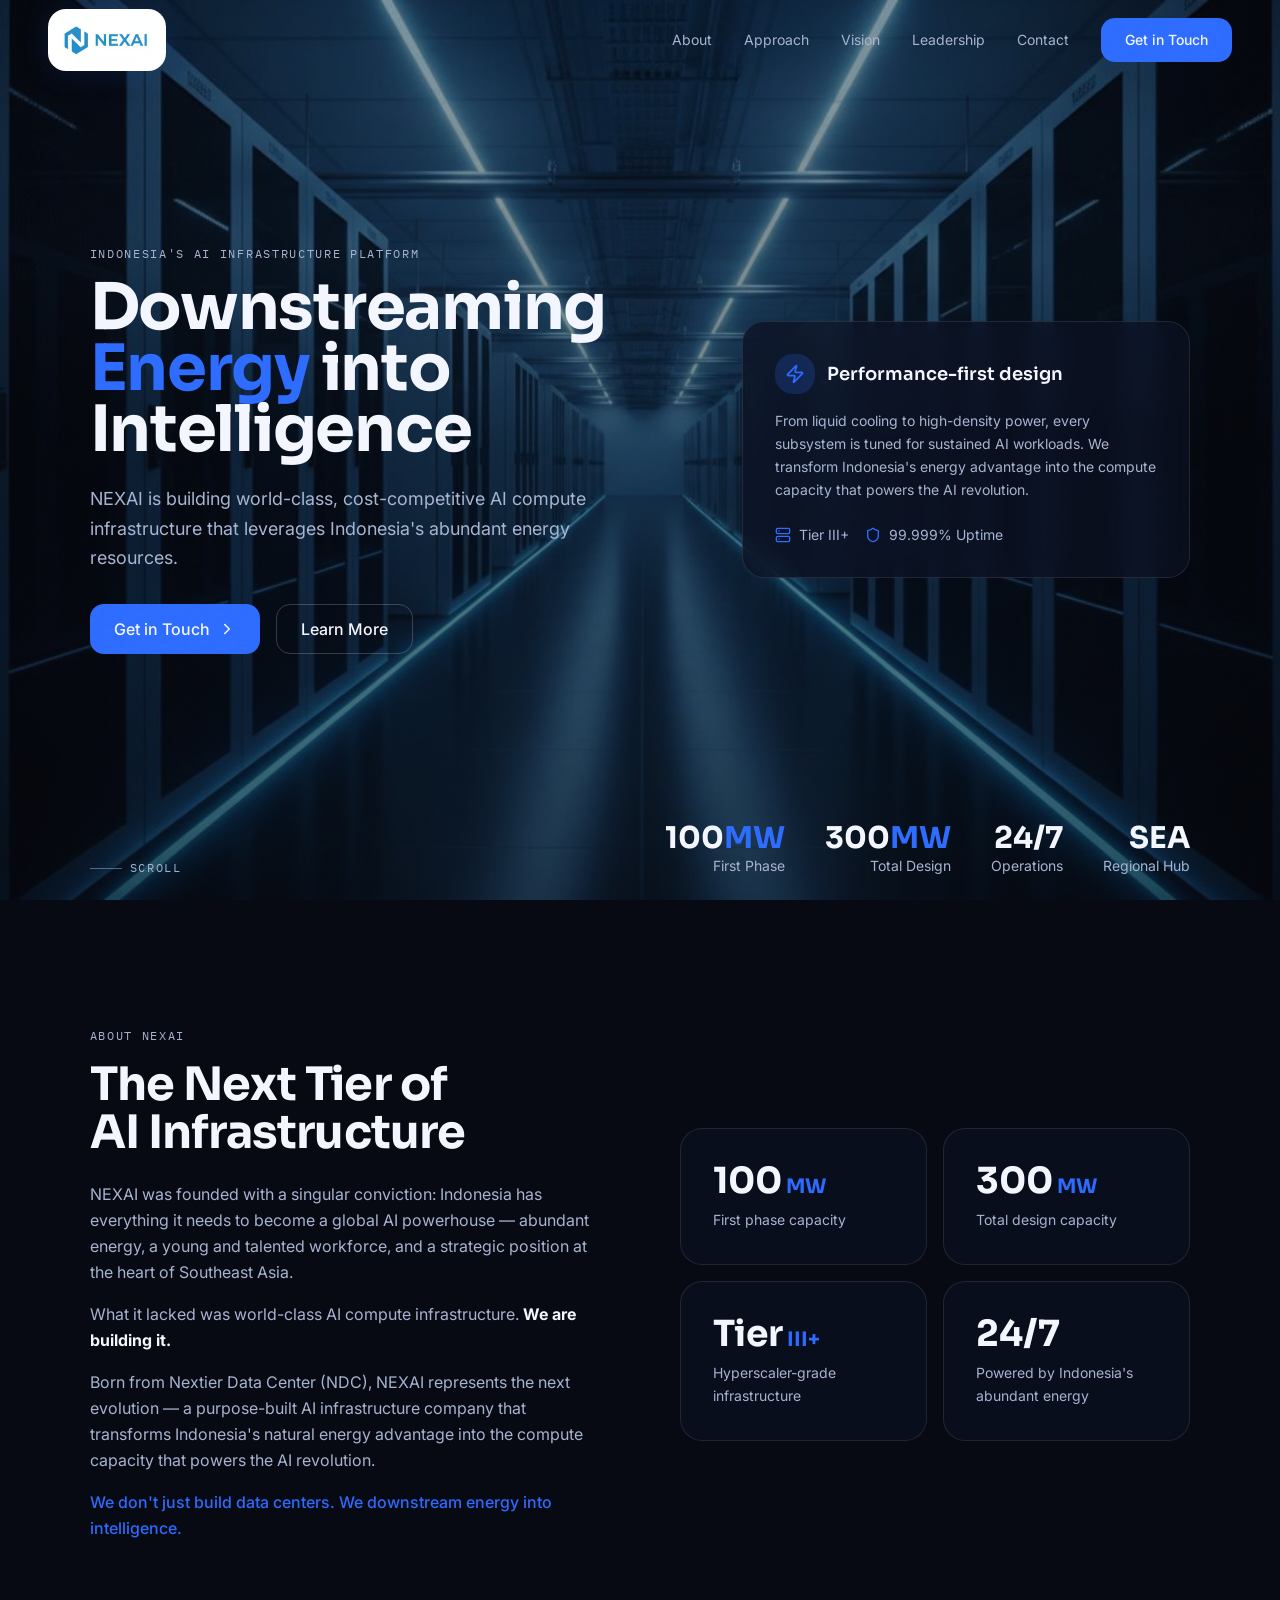
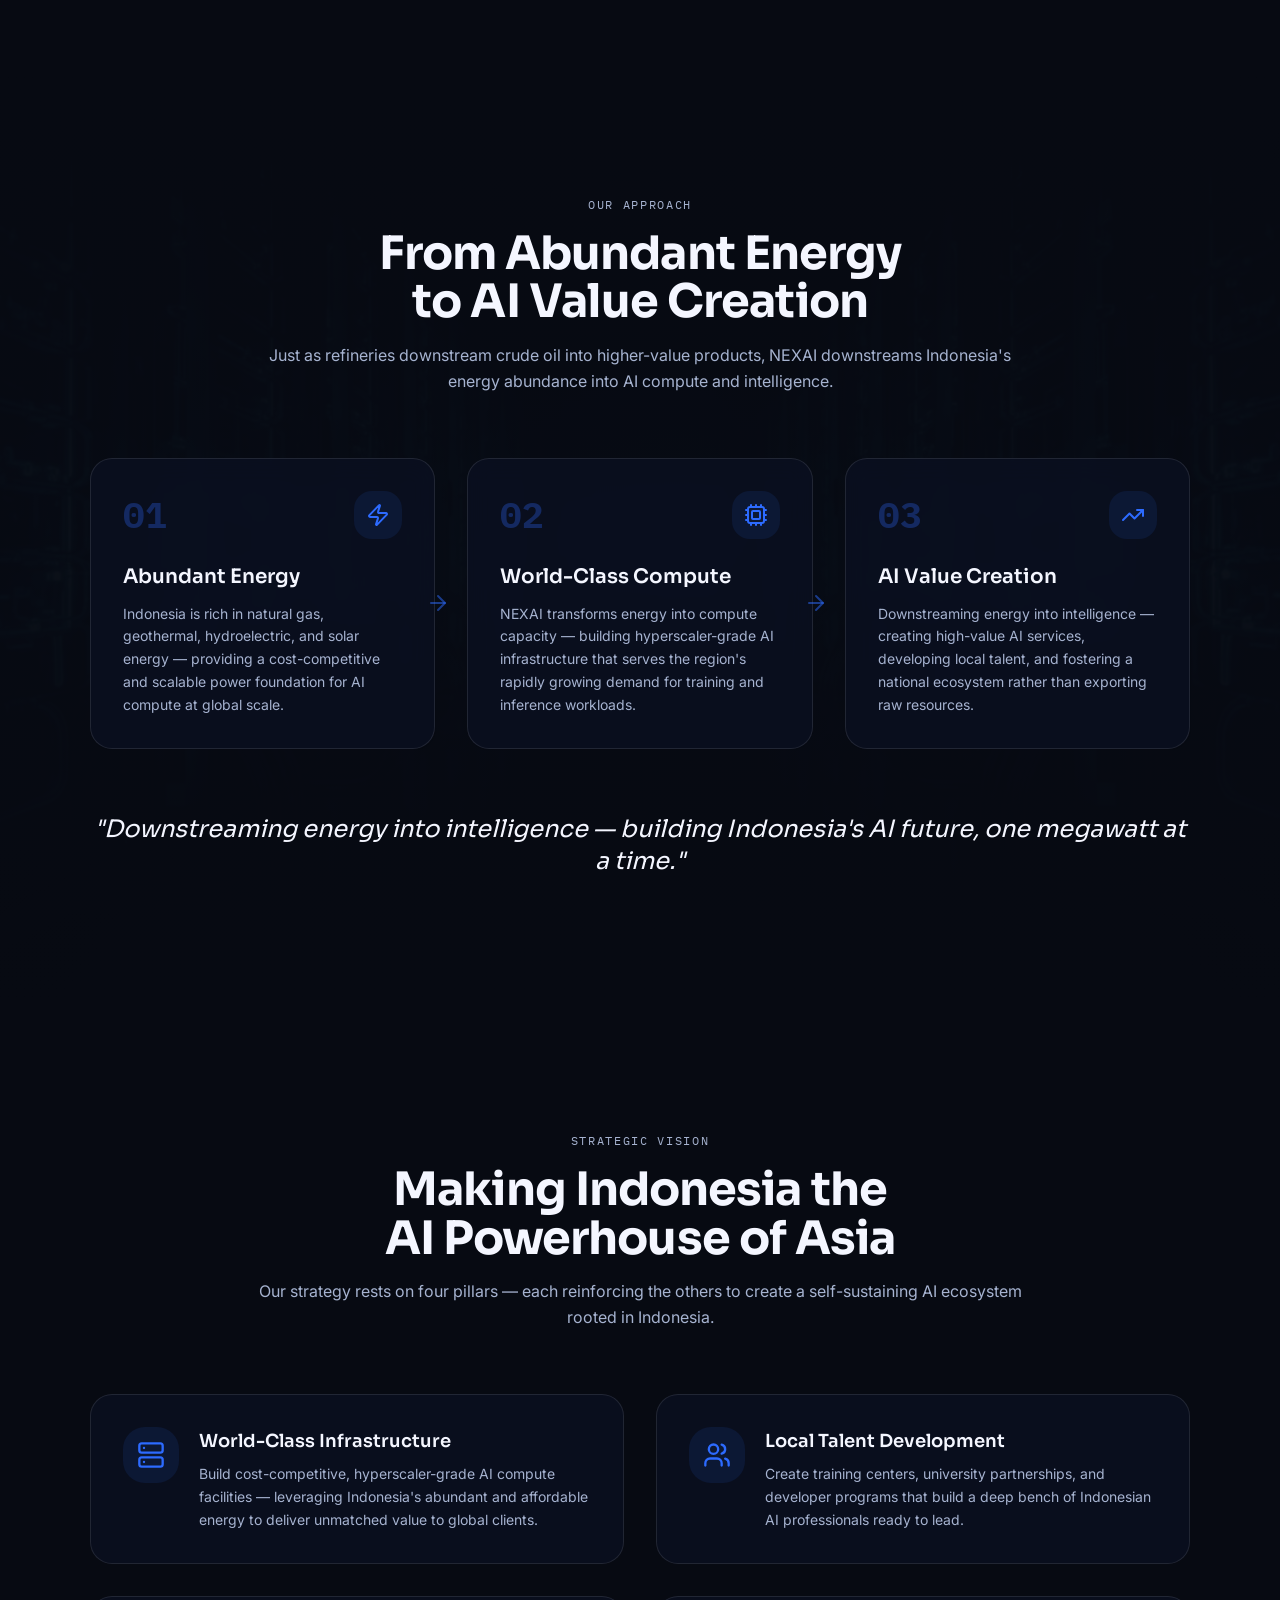
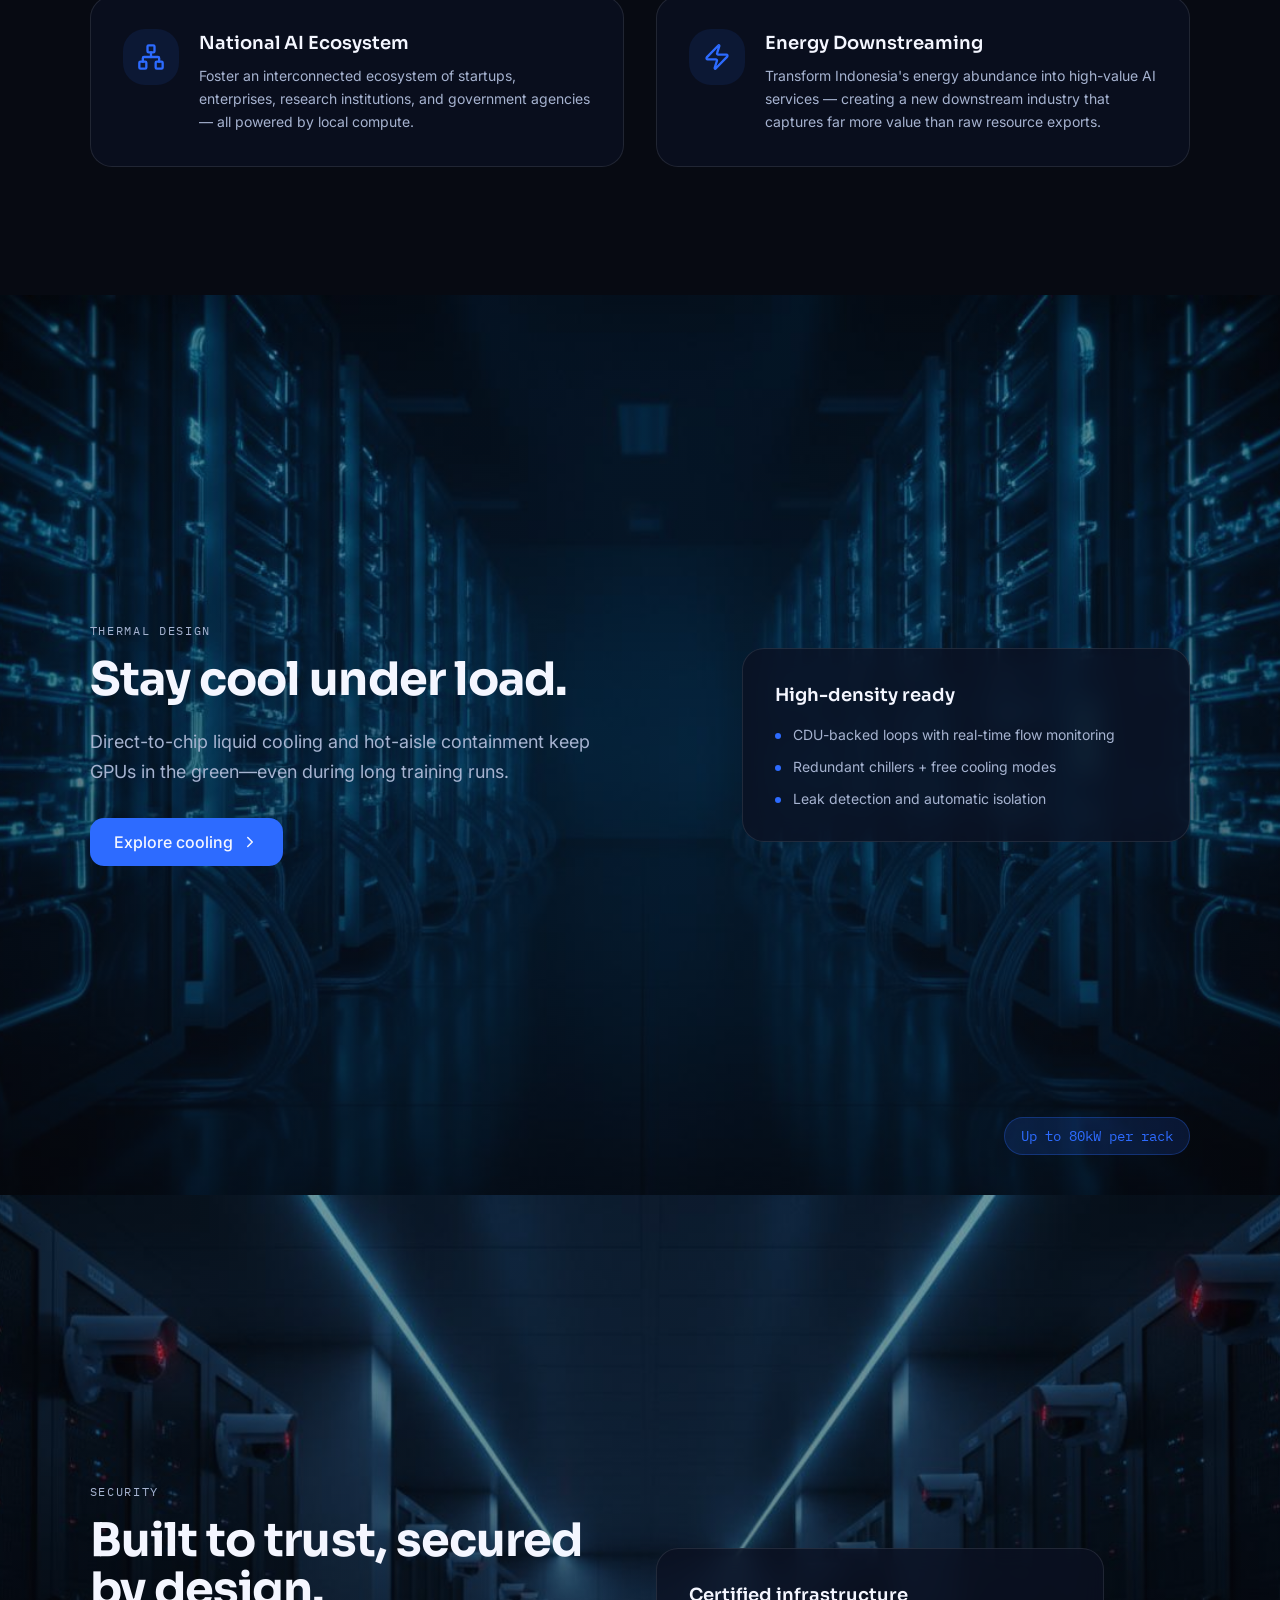
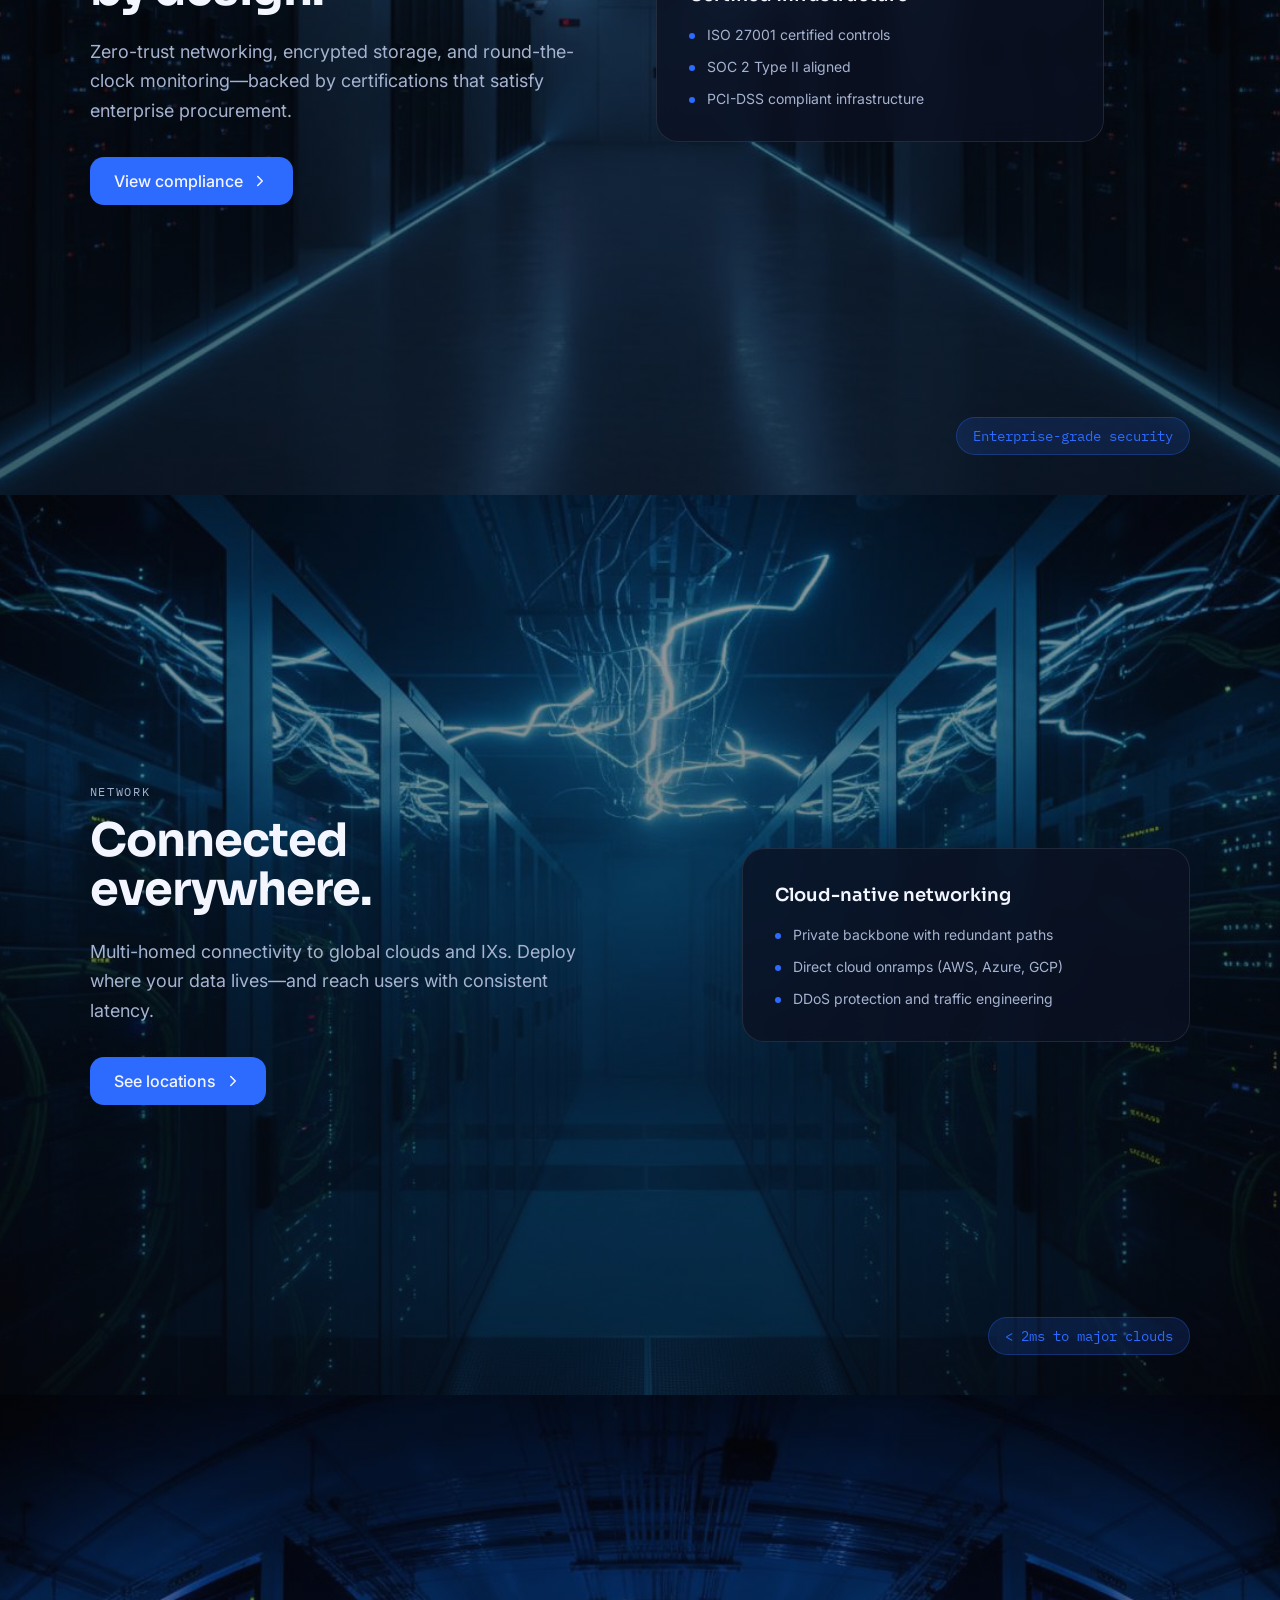
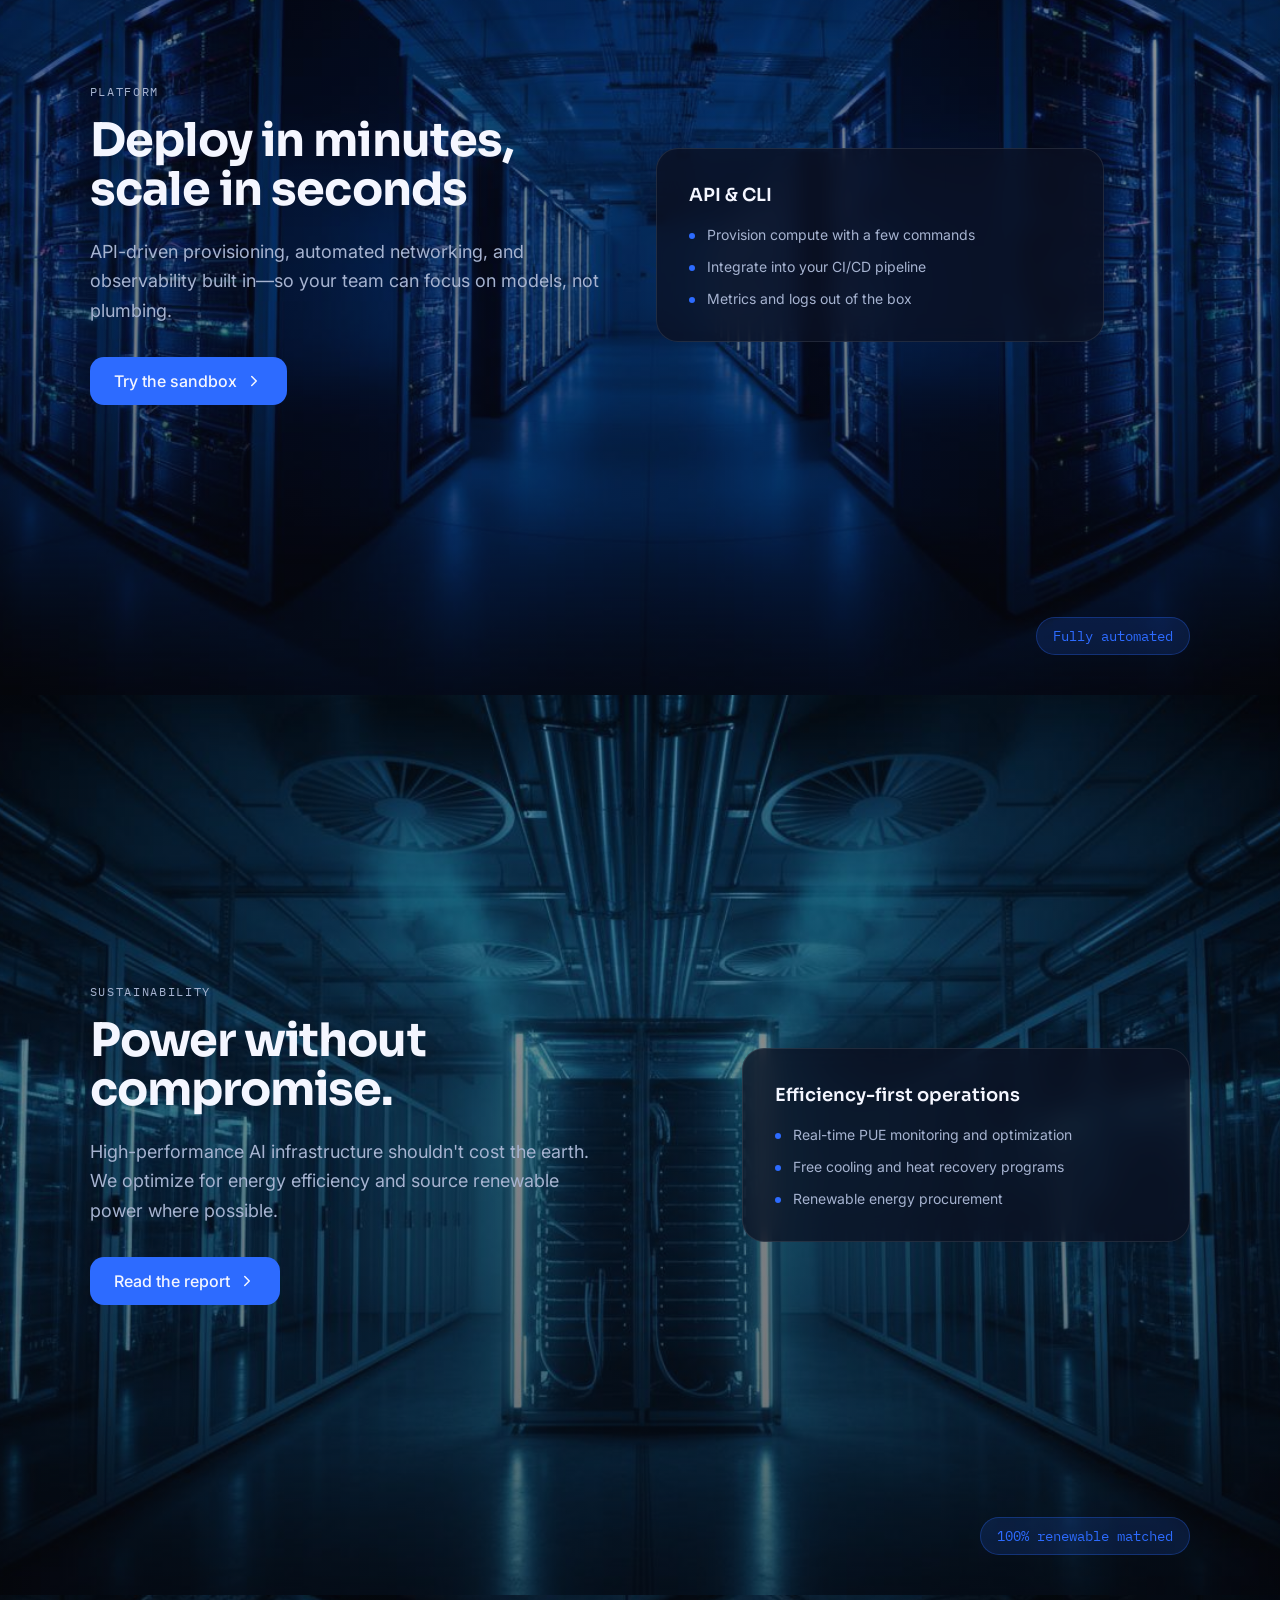
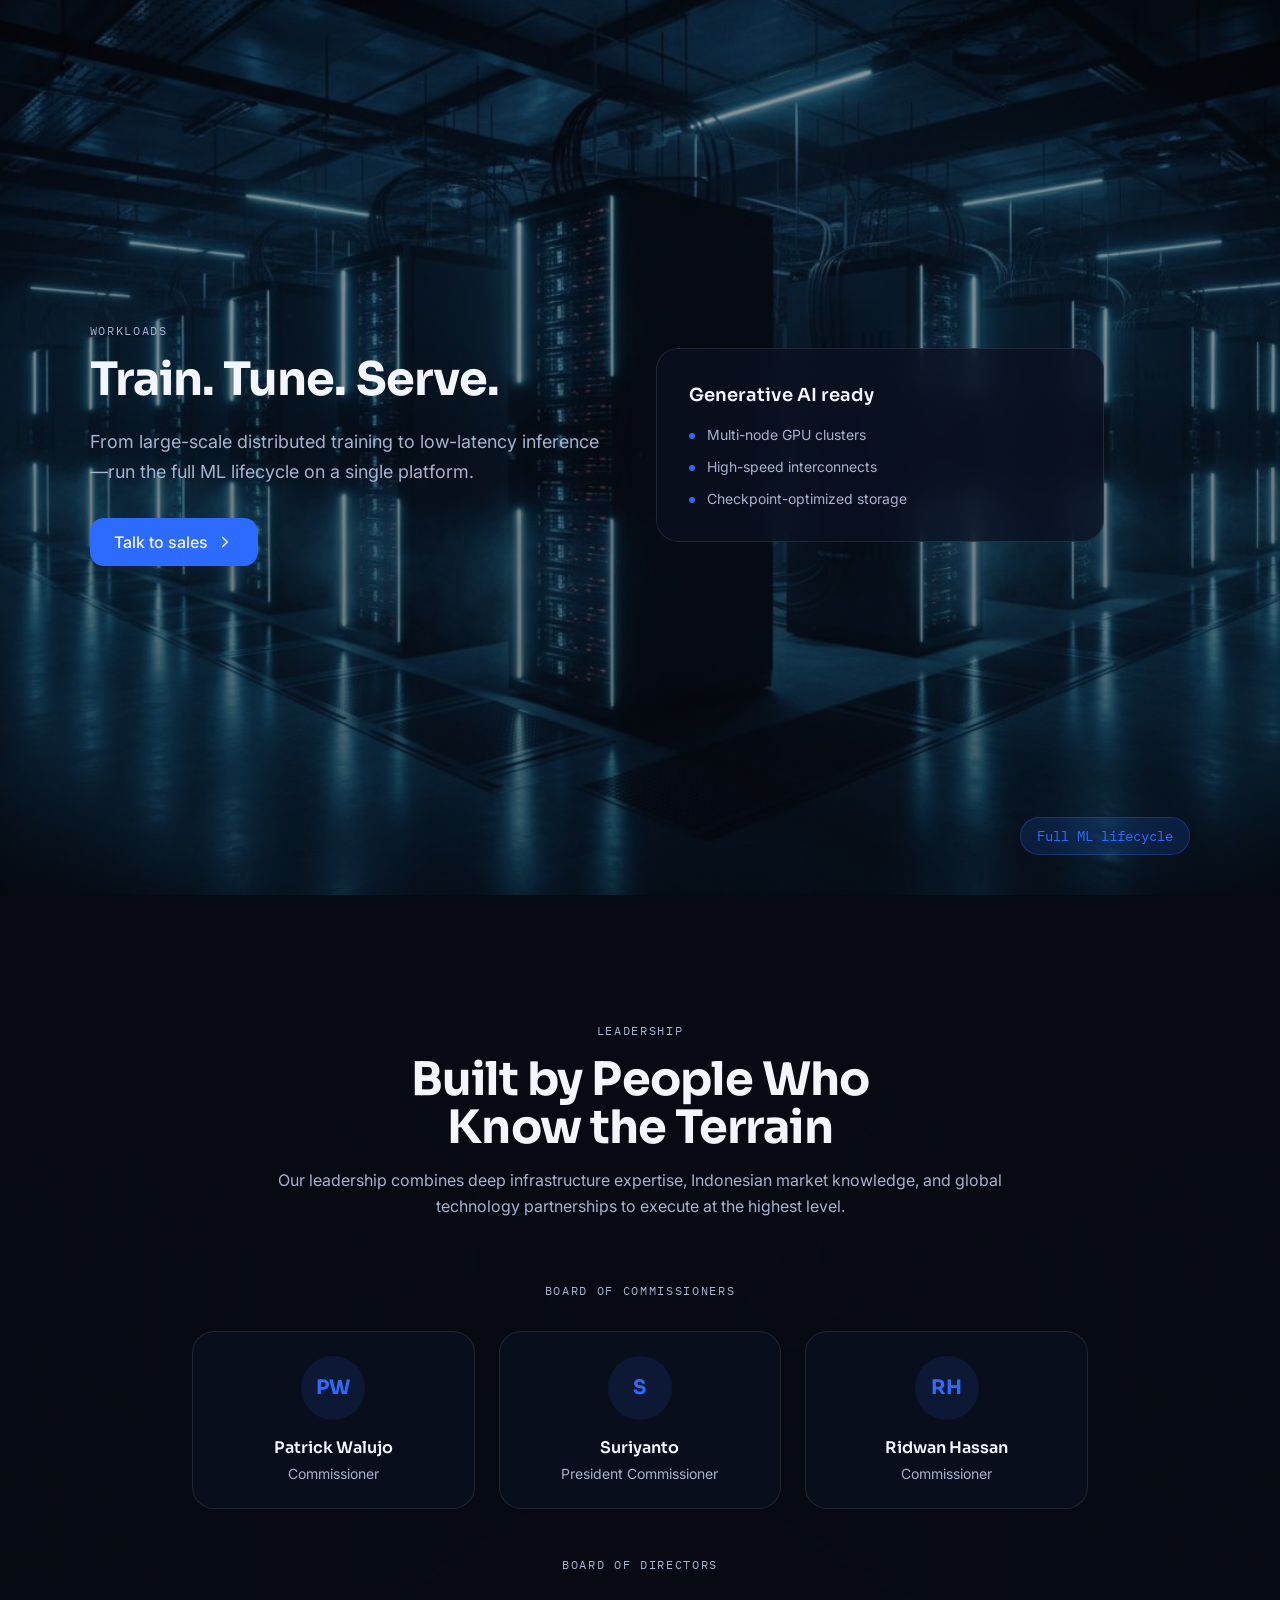
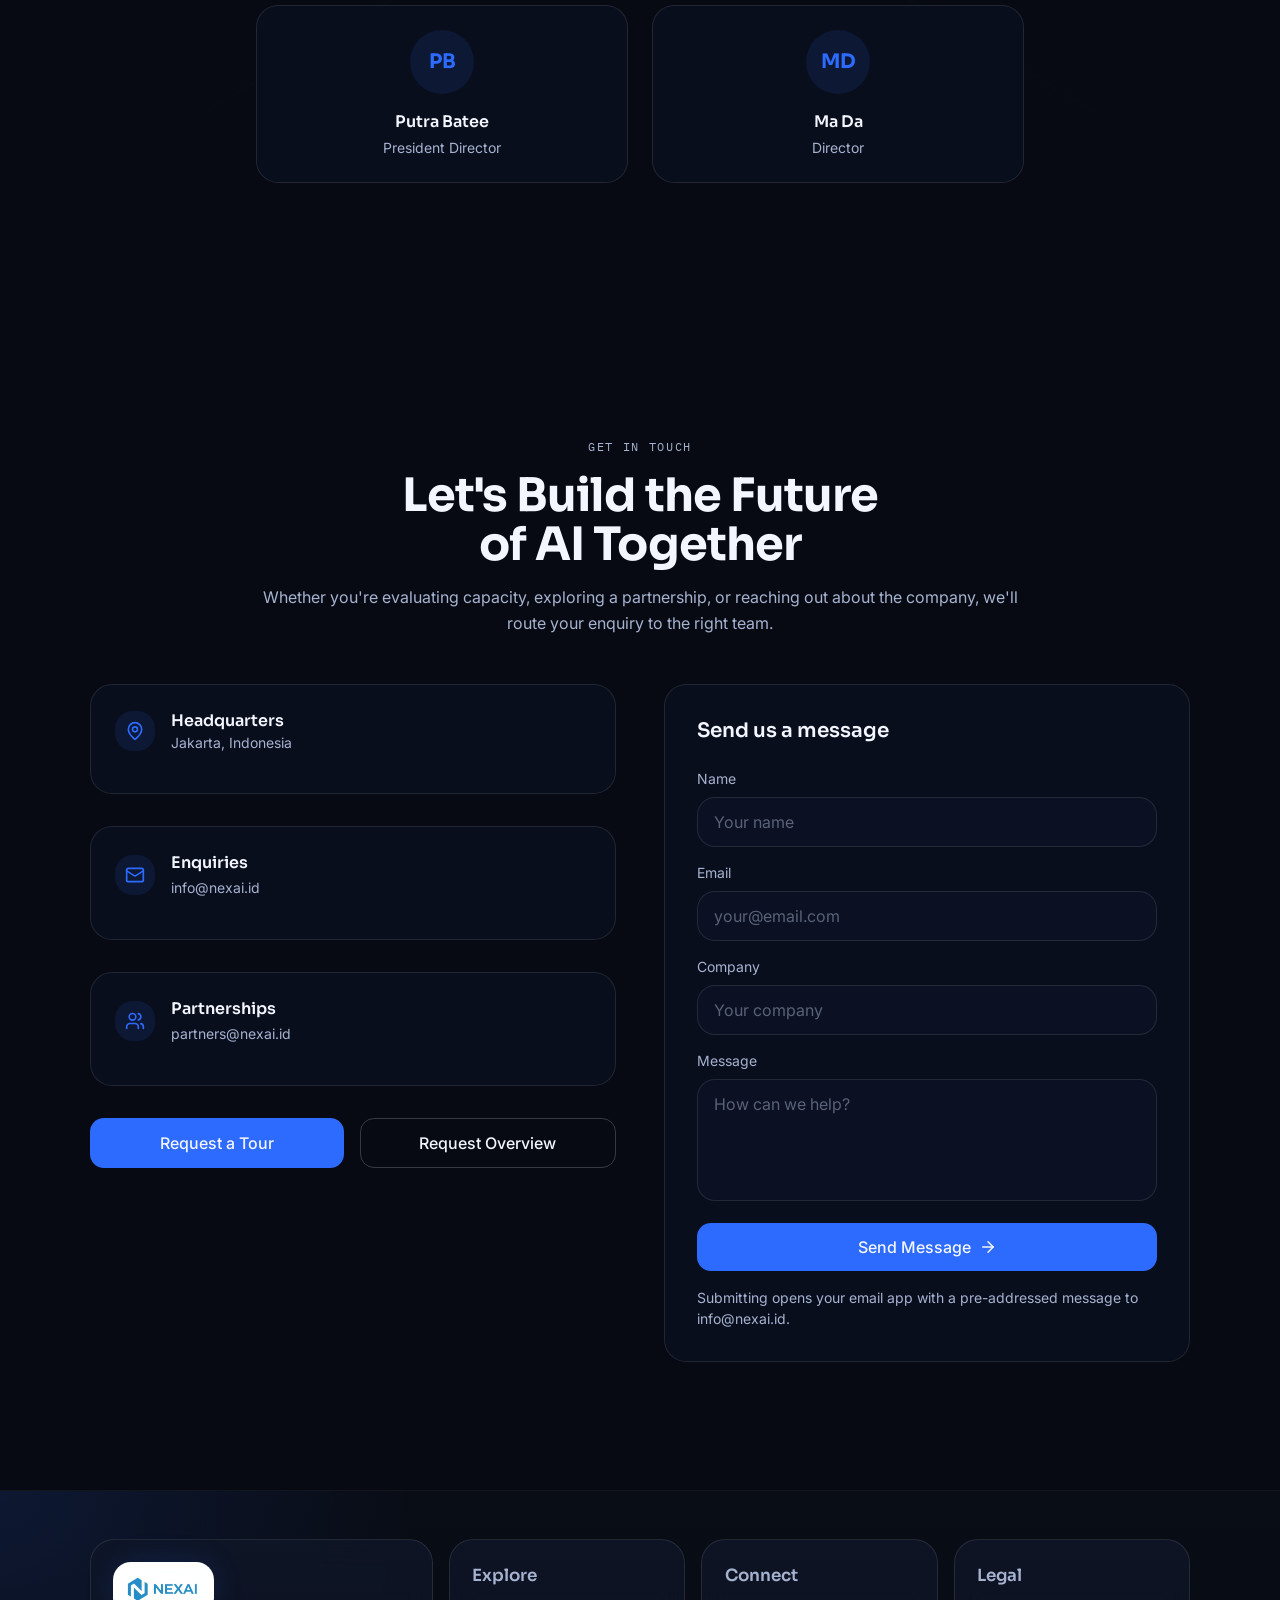
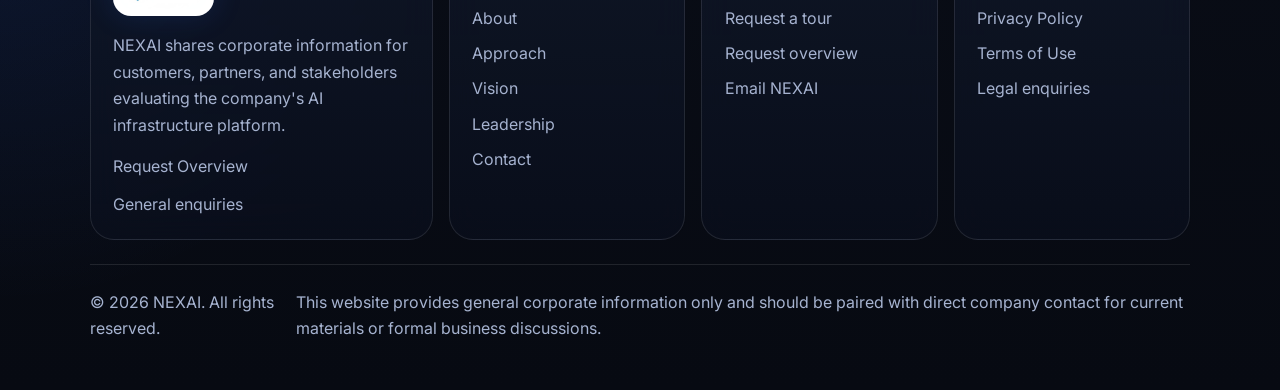
==== commit 5d865422: "Remove investor page and prepare deploy" ====
--- a/index.html
+++ b/index.html
@@ -9,11 +9,11 @@
     />
     <meta name="theme-color" content="#070a12" />
     <title>Nexai - Indonesia's AI Infrastructure Platform</title>
-    <link rel="icon" type="image/jpeg" href="./images/nexai-logo-official.JPG" />
+    <link rel="icon" type="image/jpeg" href="./images/nexai-logo-official.jpg" />
     <script type="module" crossorigin src="./assets/index-DvgJcDpg.js"></script>
     <link rel="stylesheet" crossorigin href="./assets/index-B2XizHJ0.css" />
     <link rel="stylesheet" href="./assets/site-fixes.css?v=20260309-headline1" />
-    <script defer src="./assets/site-fixes.js?v=20260309-headline1"></script>
+    <script defer src="./assets/site-fixes.js?v=20260313-predeploy1"></script>
   </head>
   <body id="top">
     <div id="root"></div>
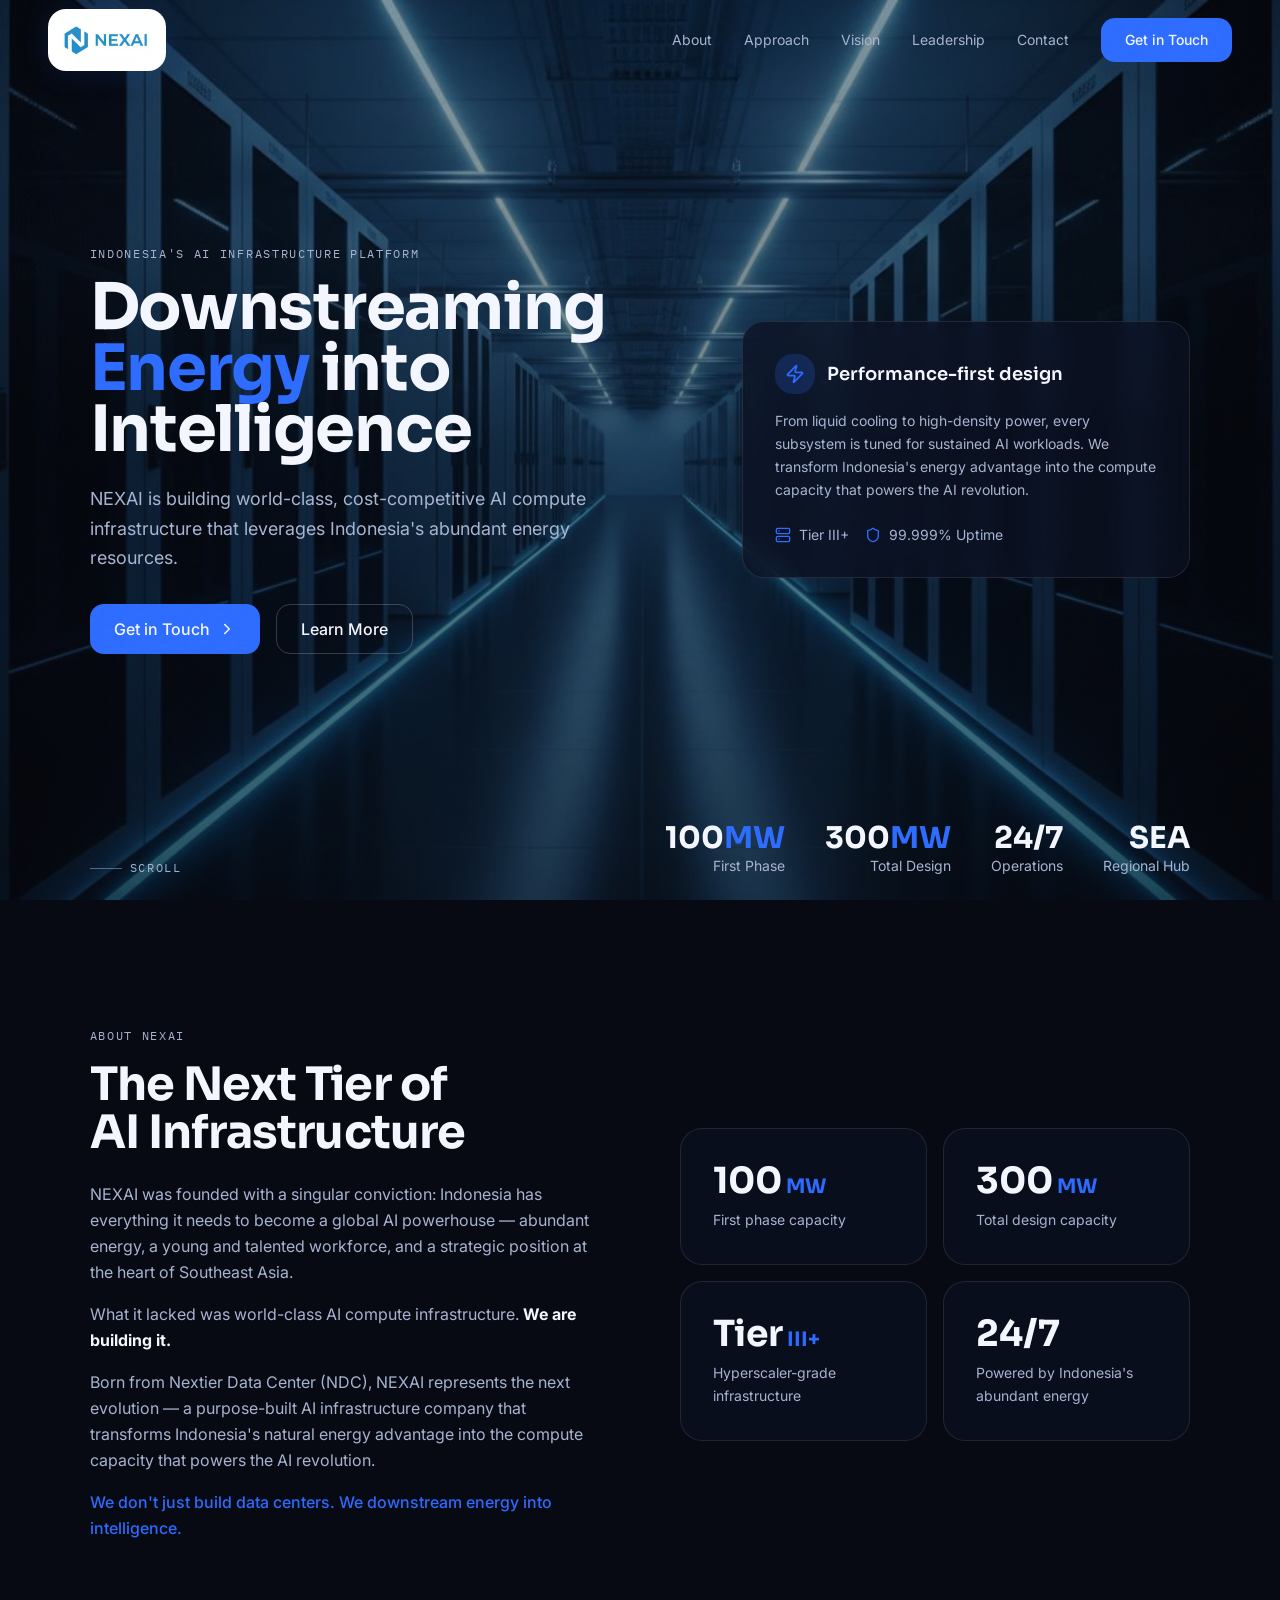
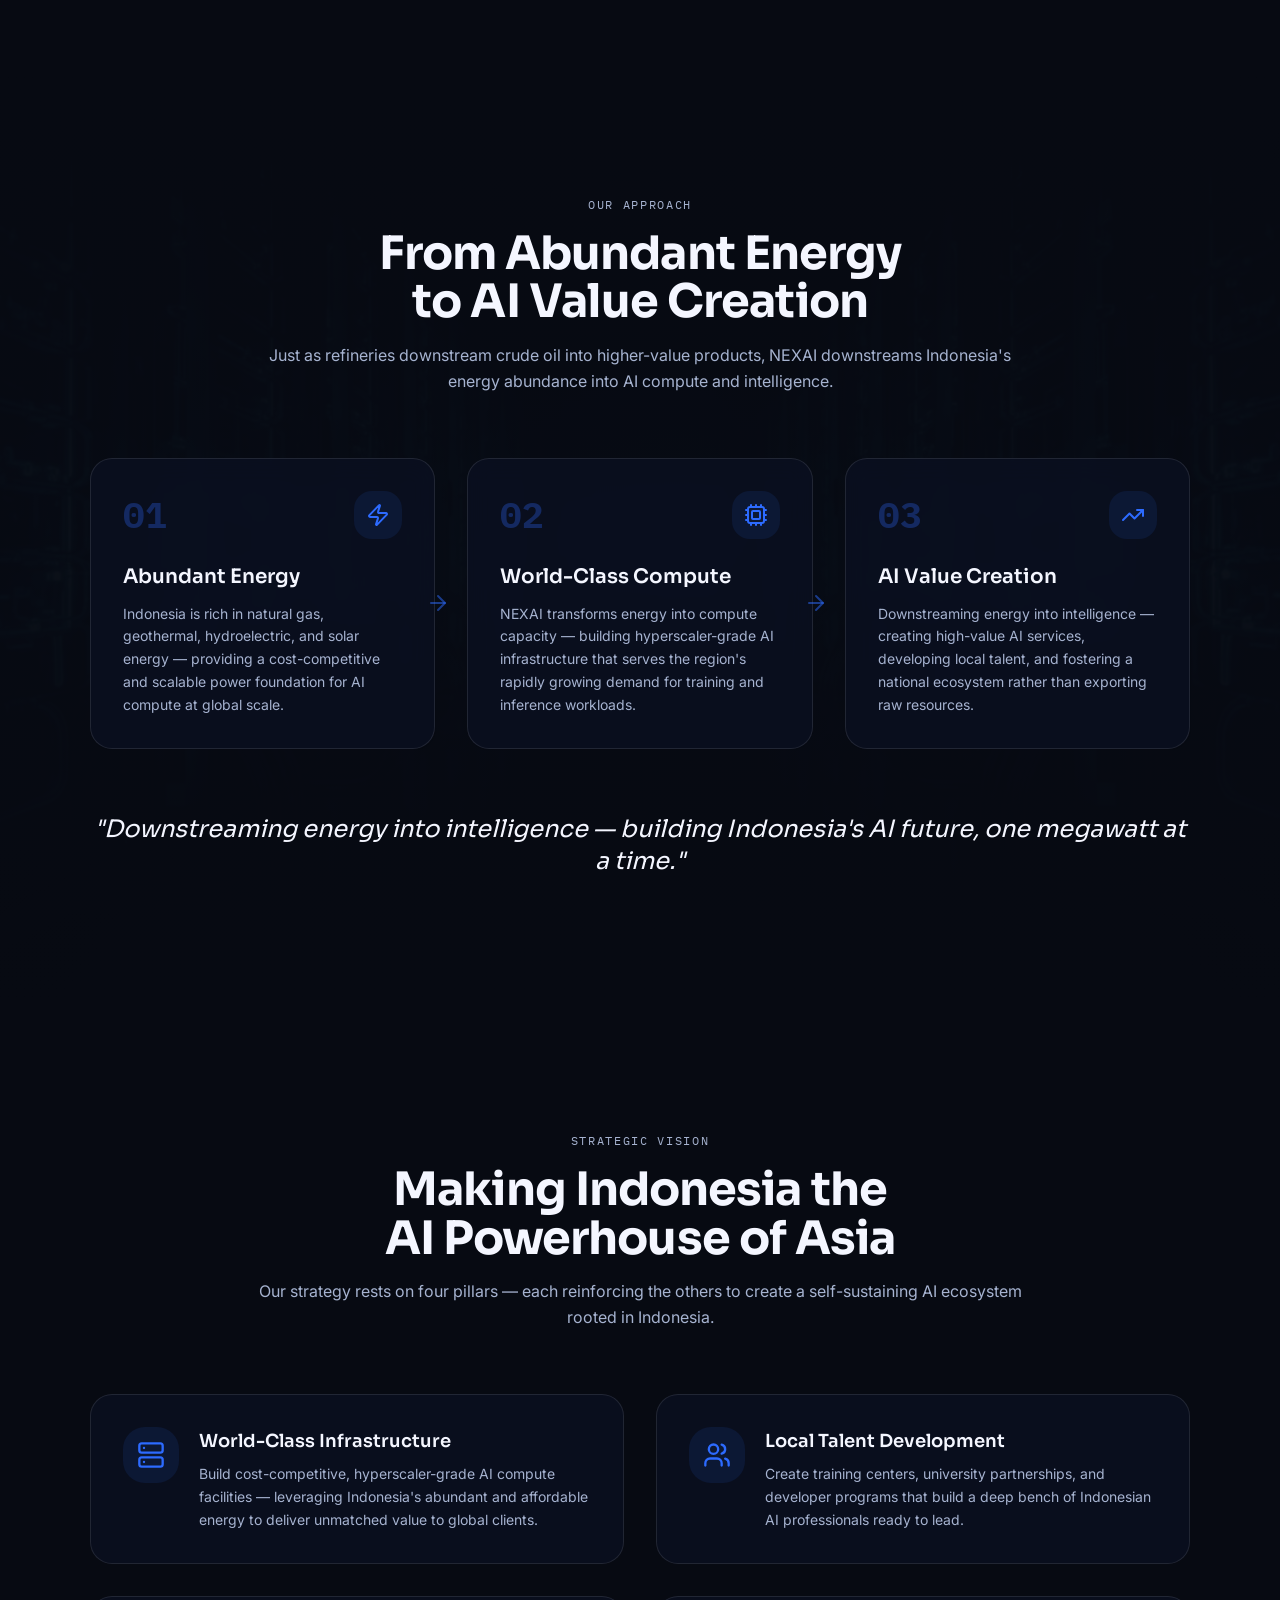
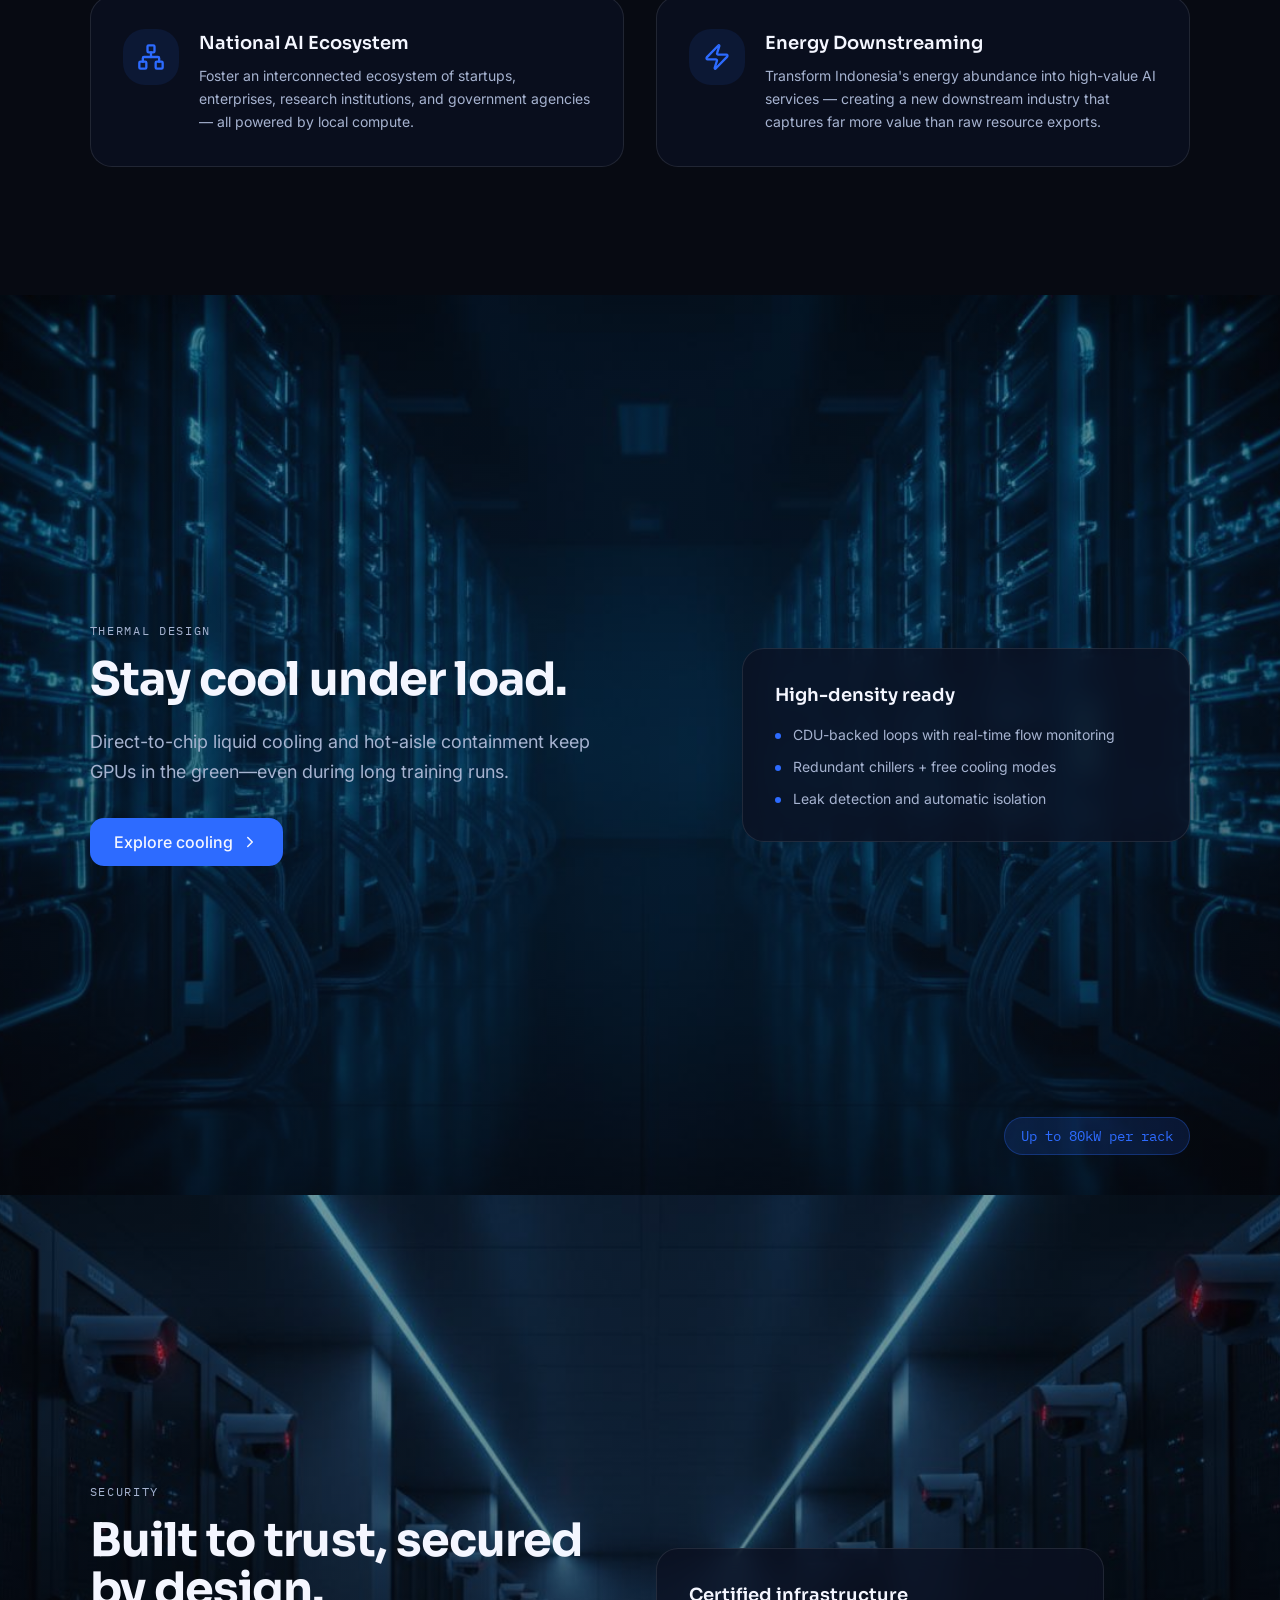
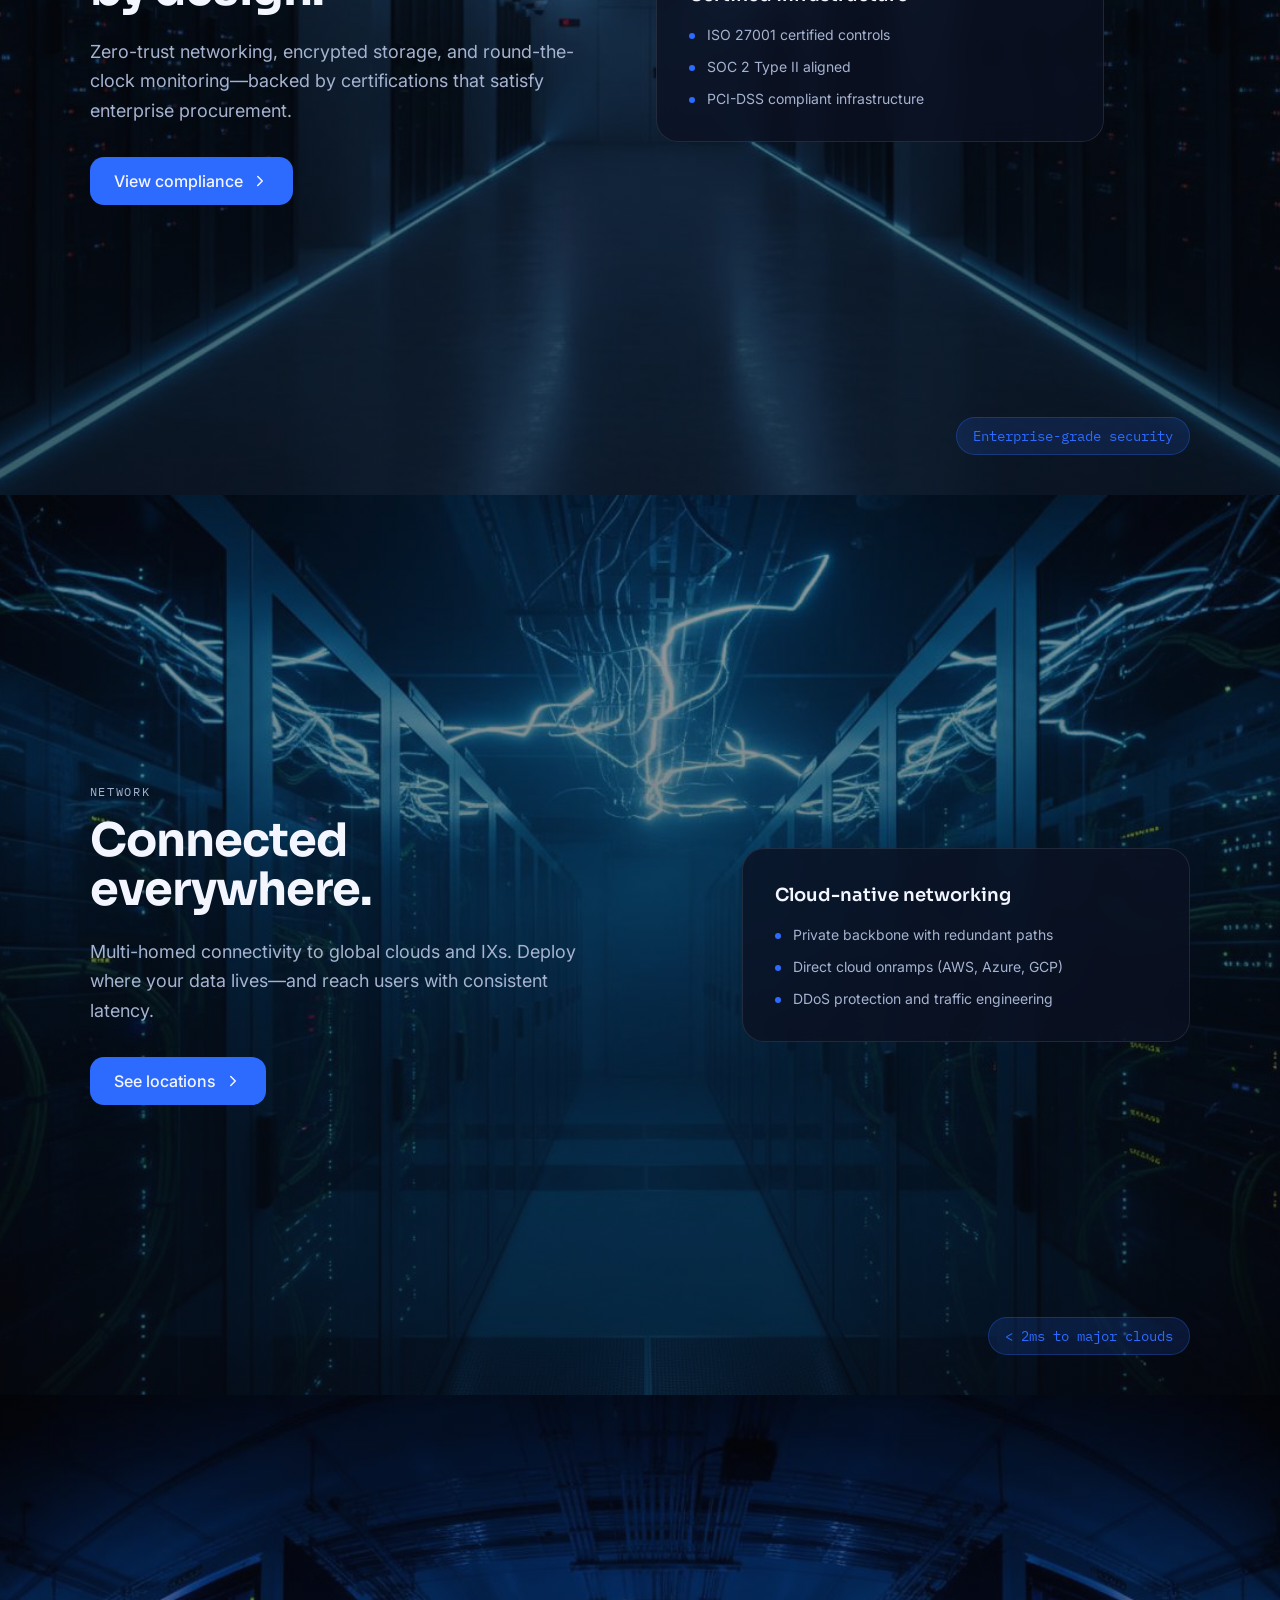
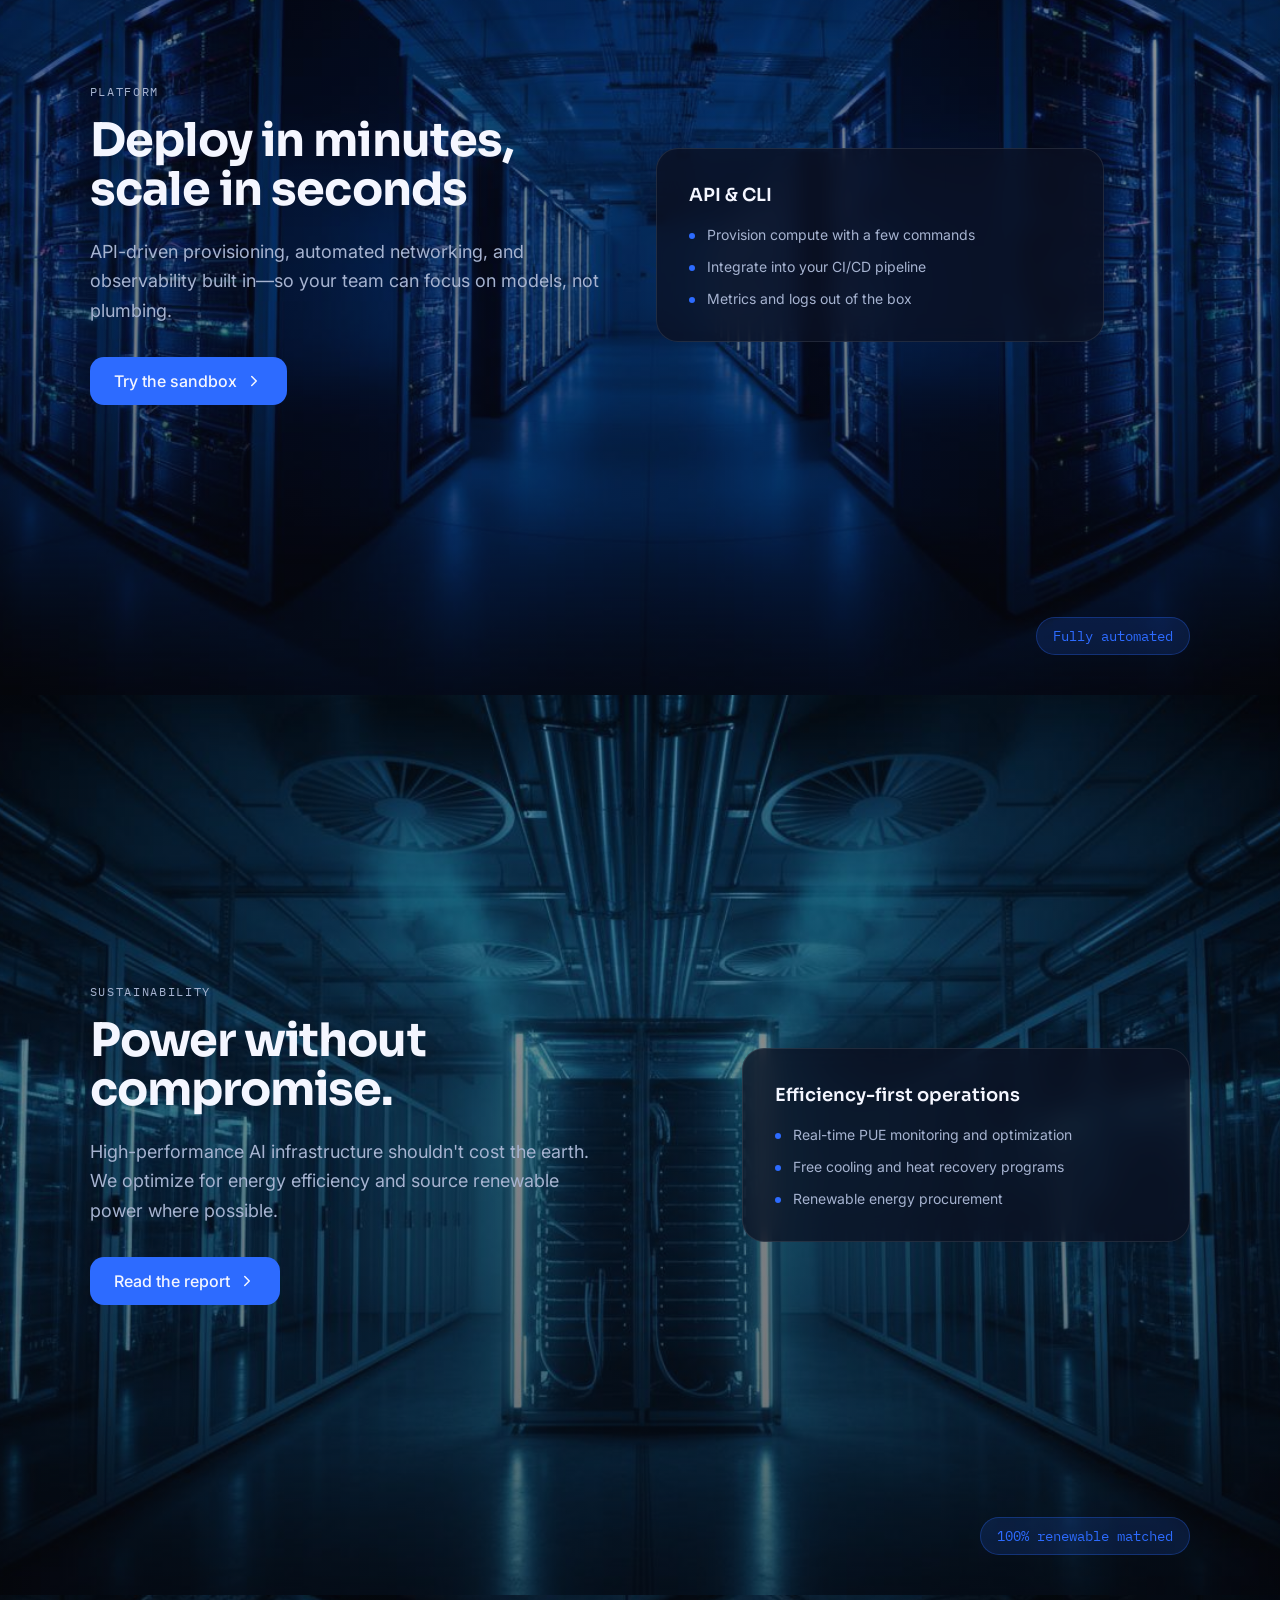
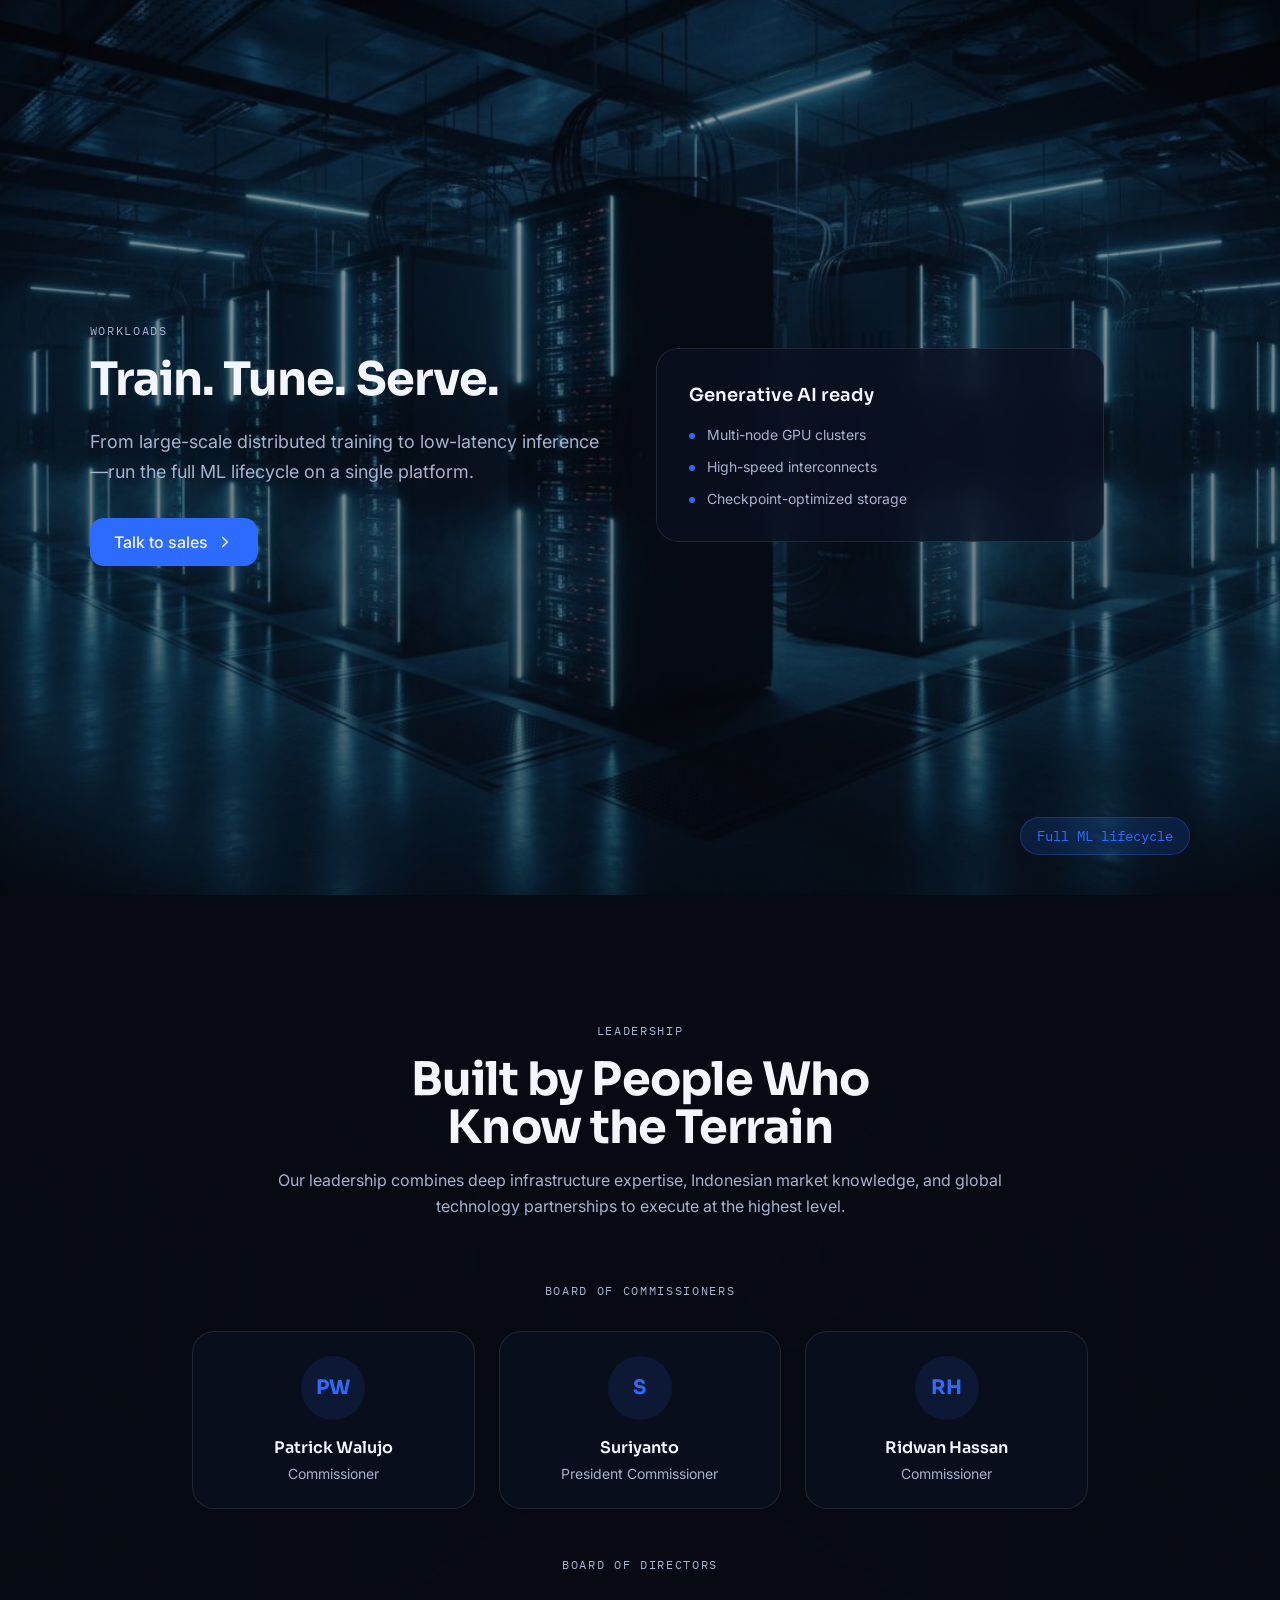
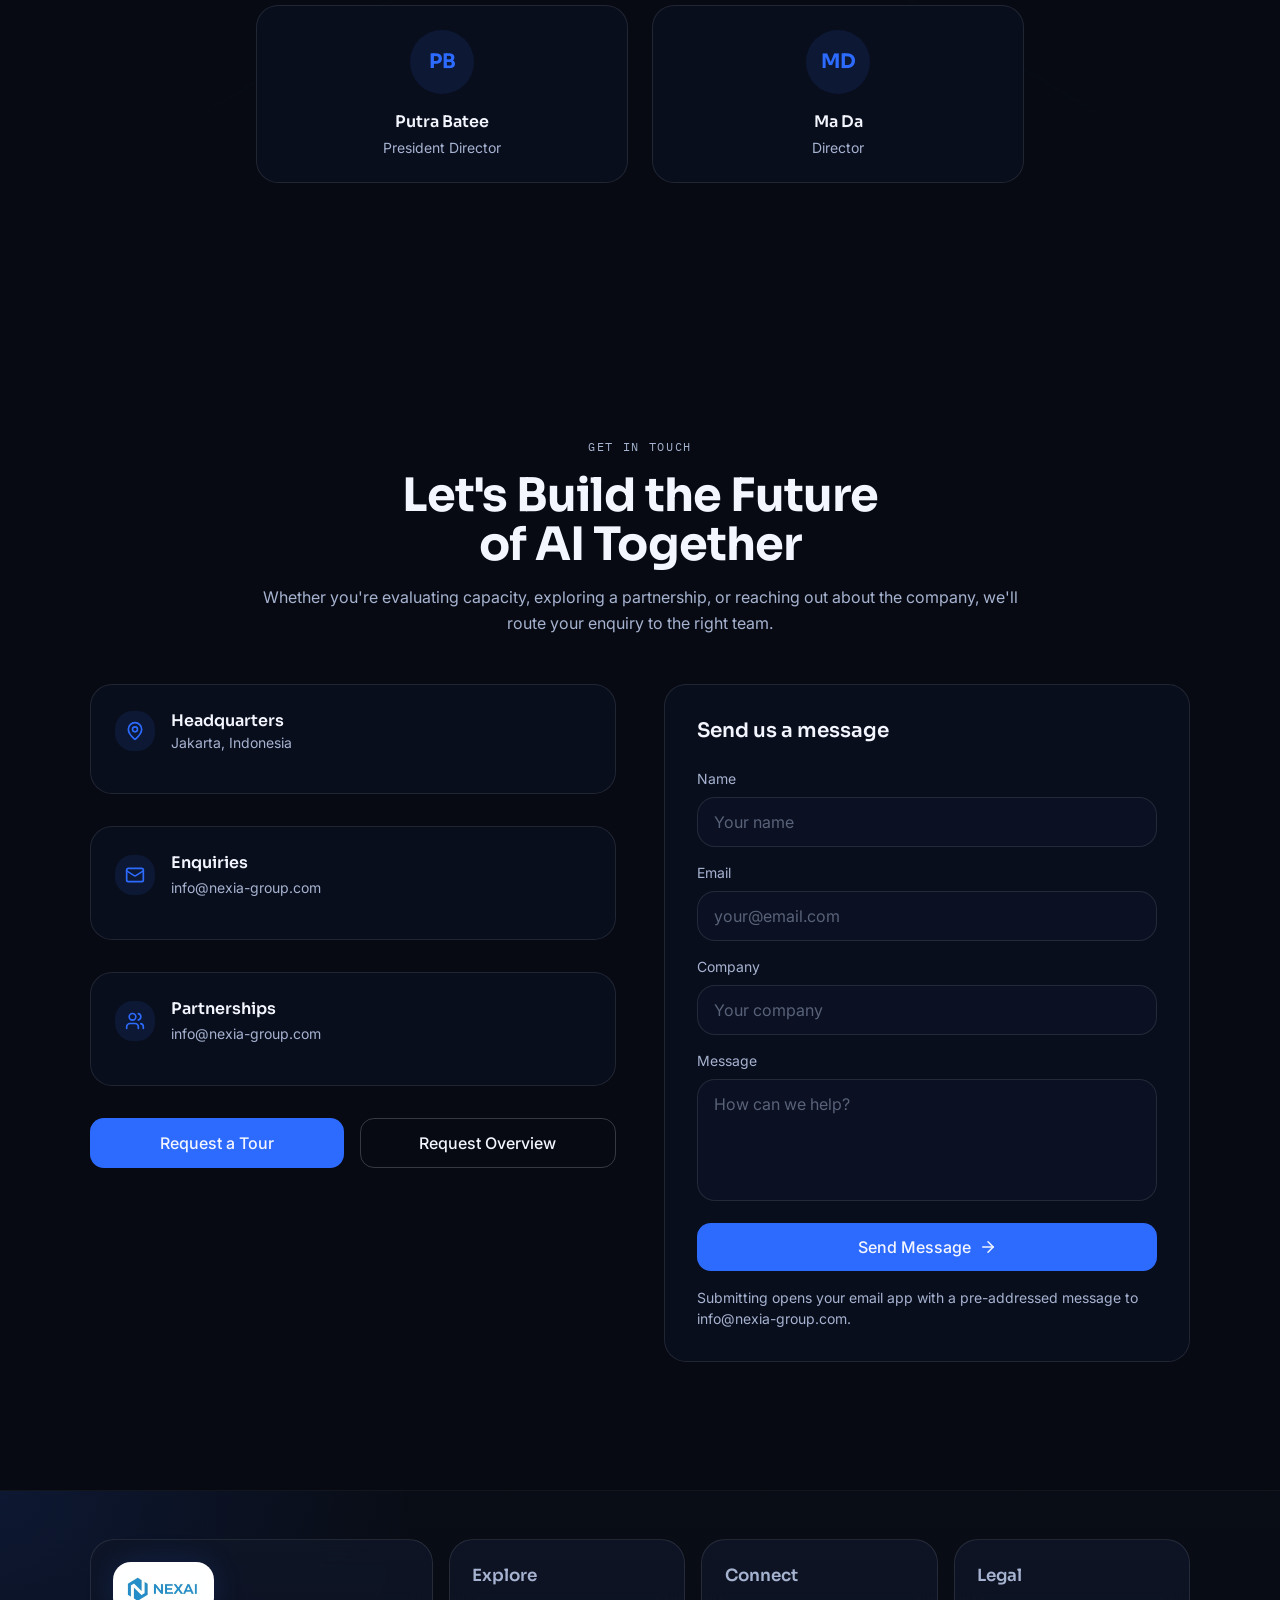
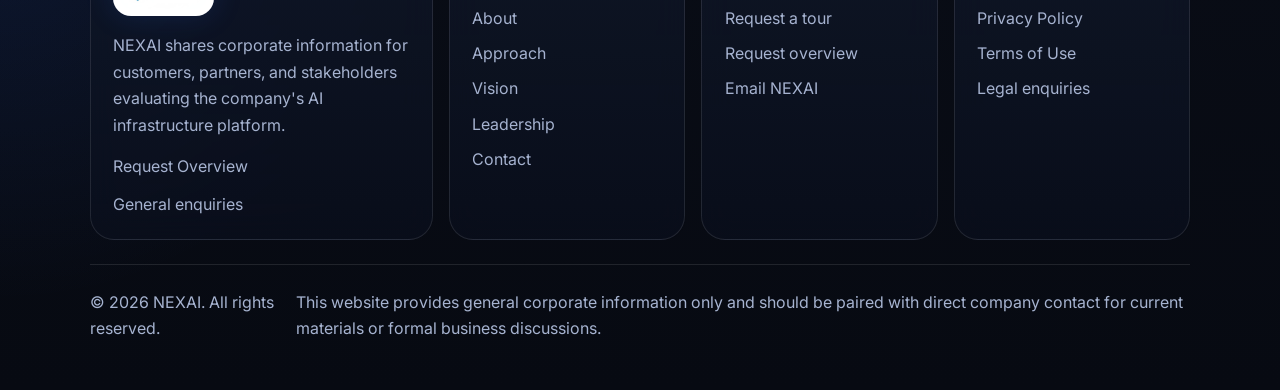
==== commit 39ccbc11: "Update site contact emails" ====
--- a/index.html
+++ b/index.html
@@ -13,7 +13,7 @@
     <script type="module" crossorigin src="./assets/index-DvgJcDpg.js"></script>
     <link rel="stylesheet" crossorigin href="./assets/index-B2XizHJ0.css" />
     <link rel="stylesheet" href="./assets/site-fixes.css?v=20260309-headline1" />
-    <script defer src="./assets/site-fixes.js?v=20260313-predeploy1"></script>
+    <script defer src="./assets/site-fixes.js?v=20260313-email1"></script>
   </head>
   <body id="top">
     <div id="root"></div>
